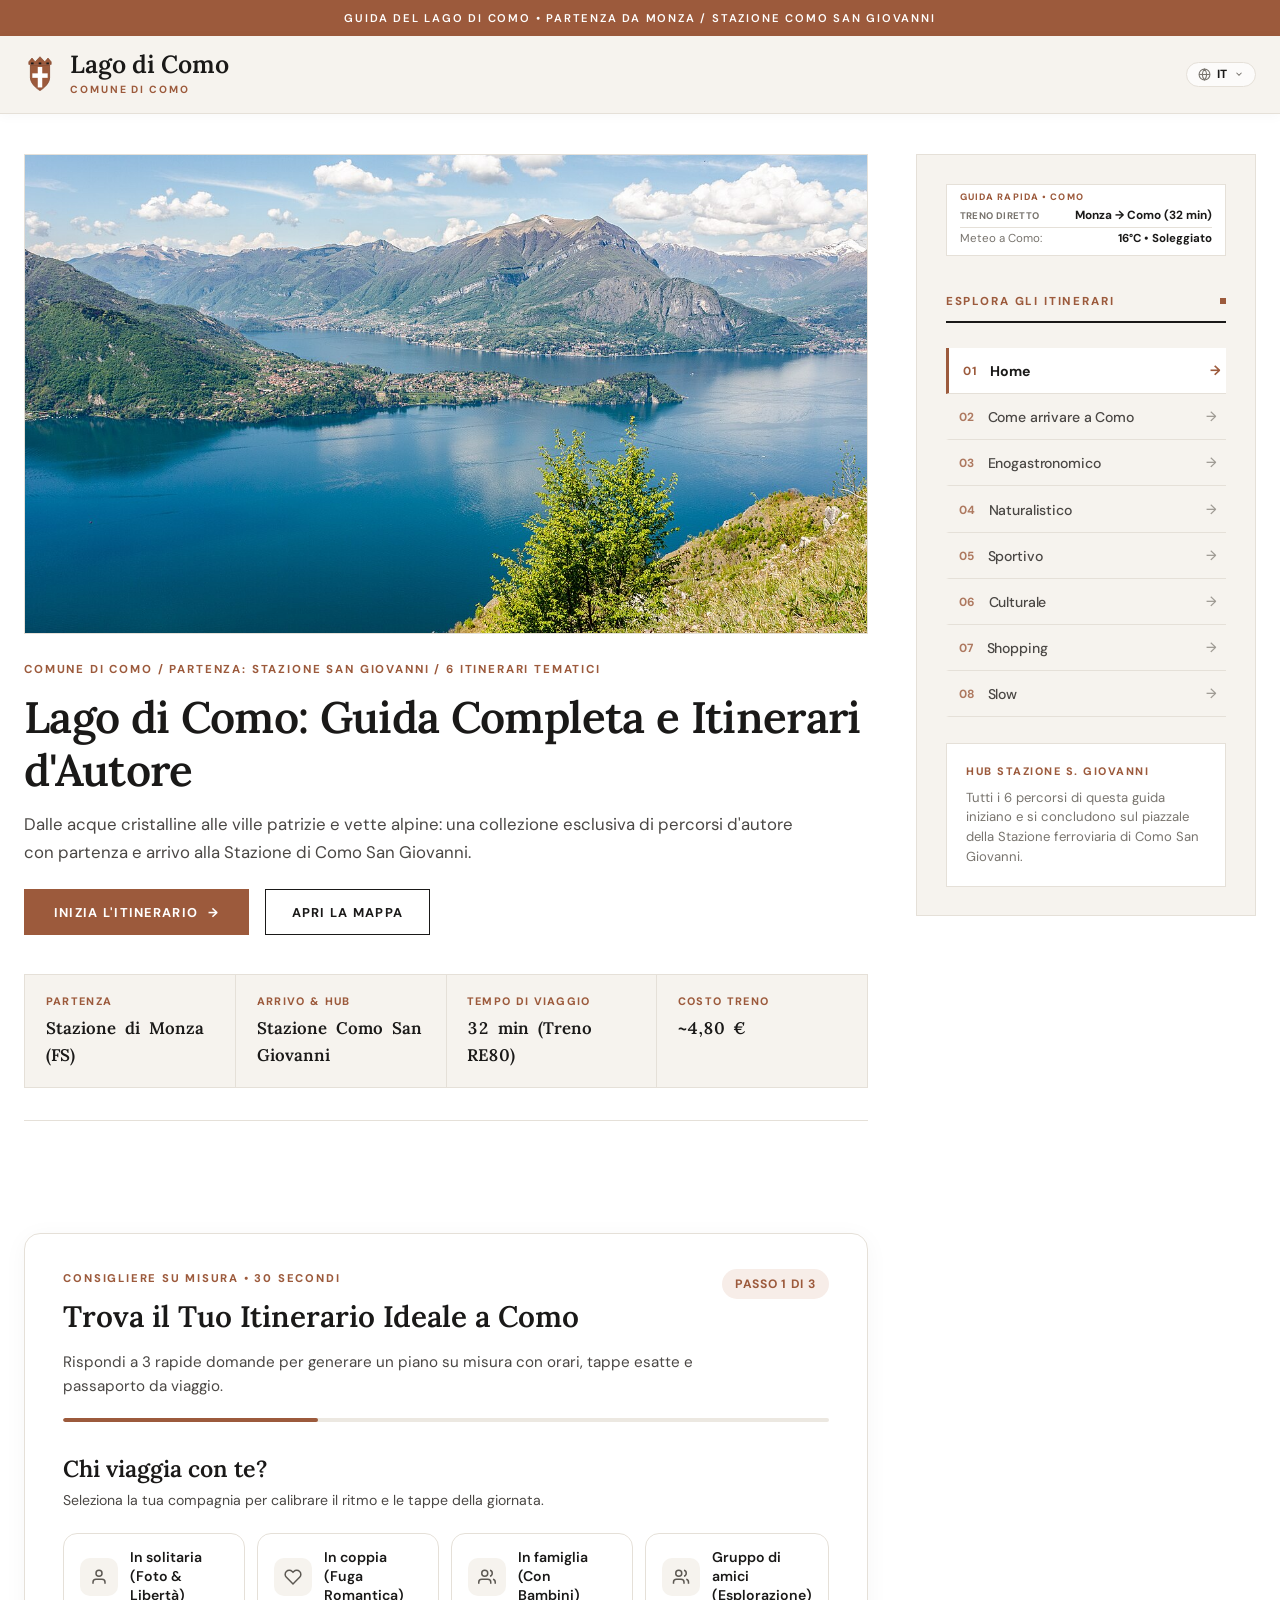
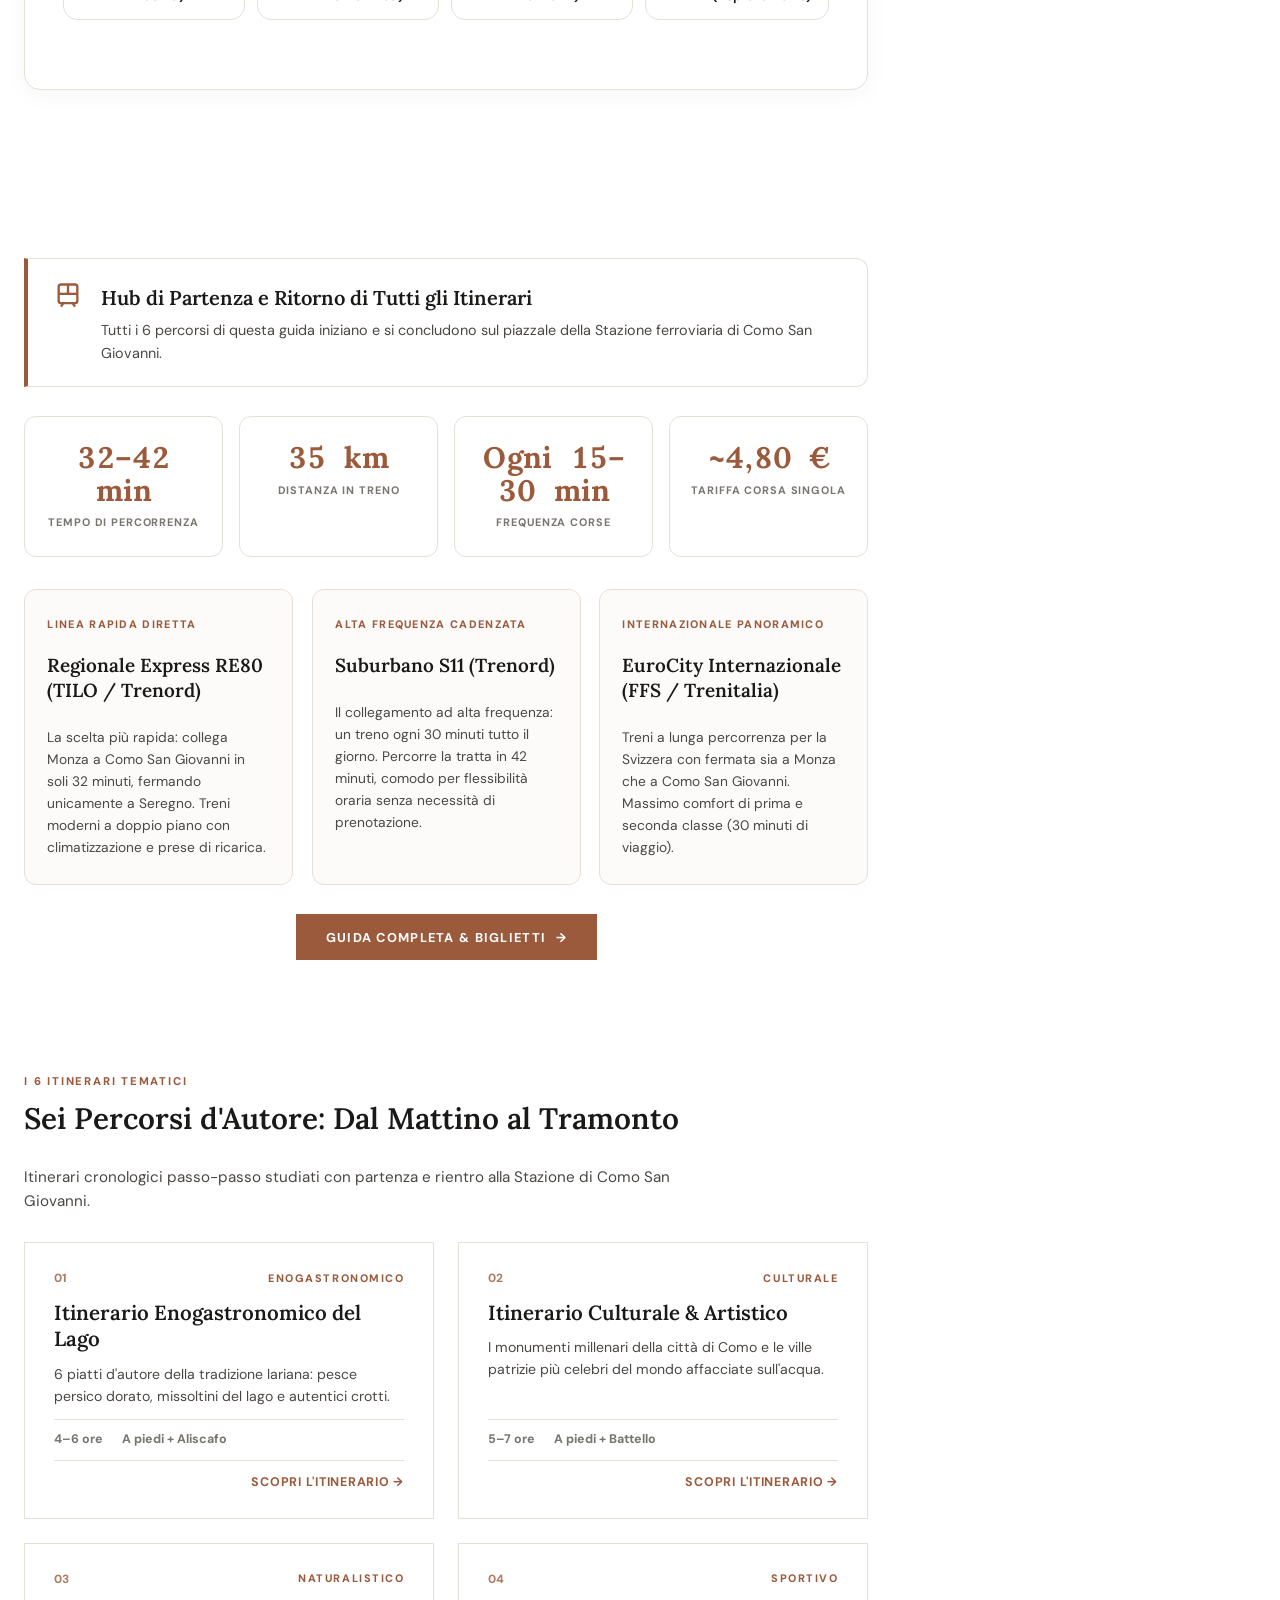
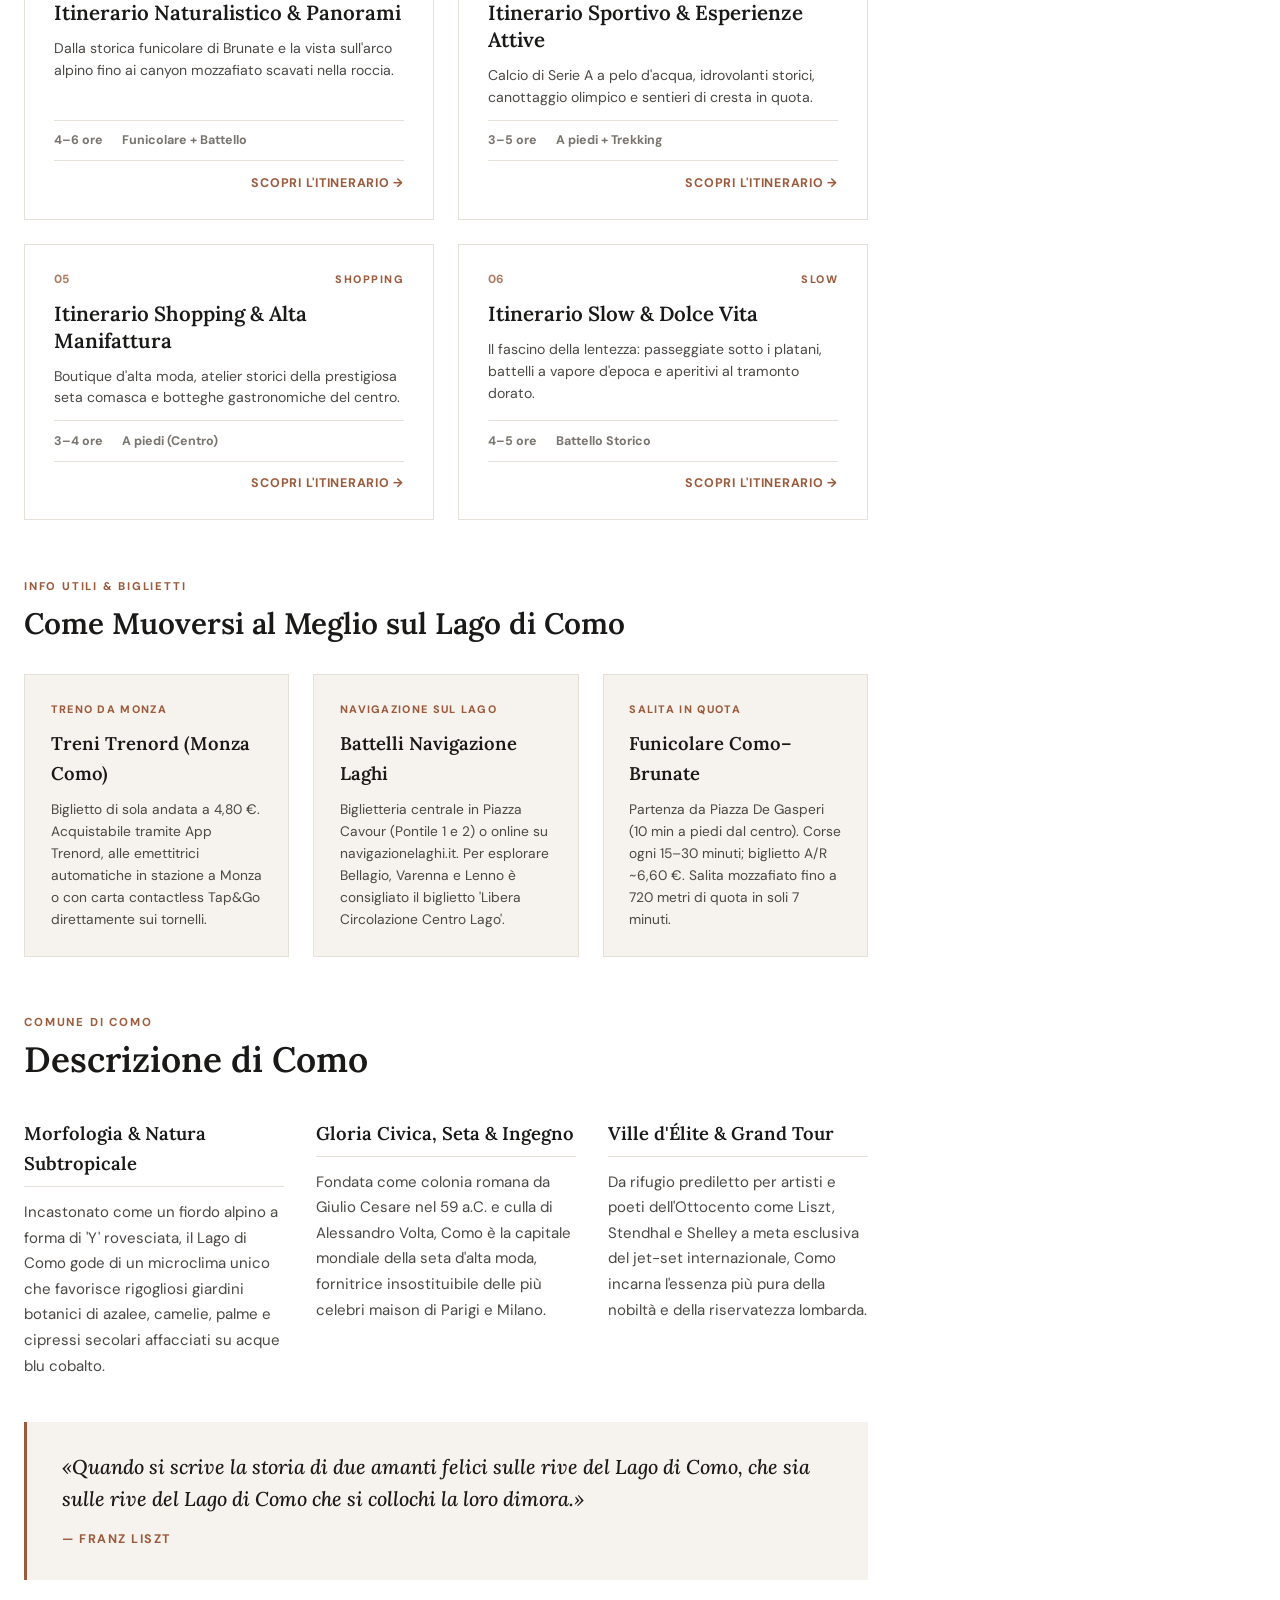
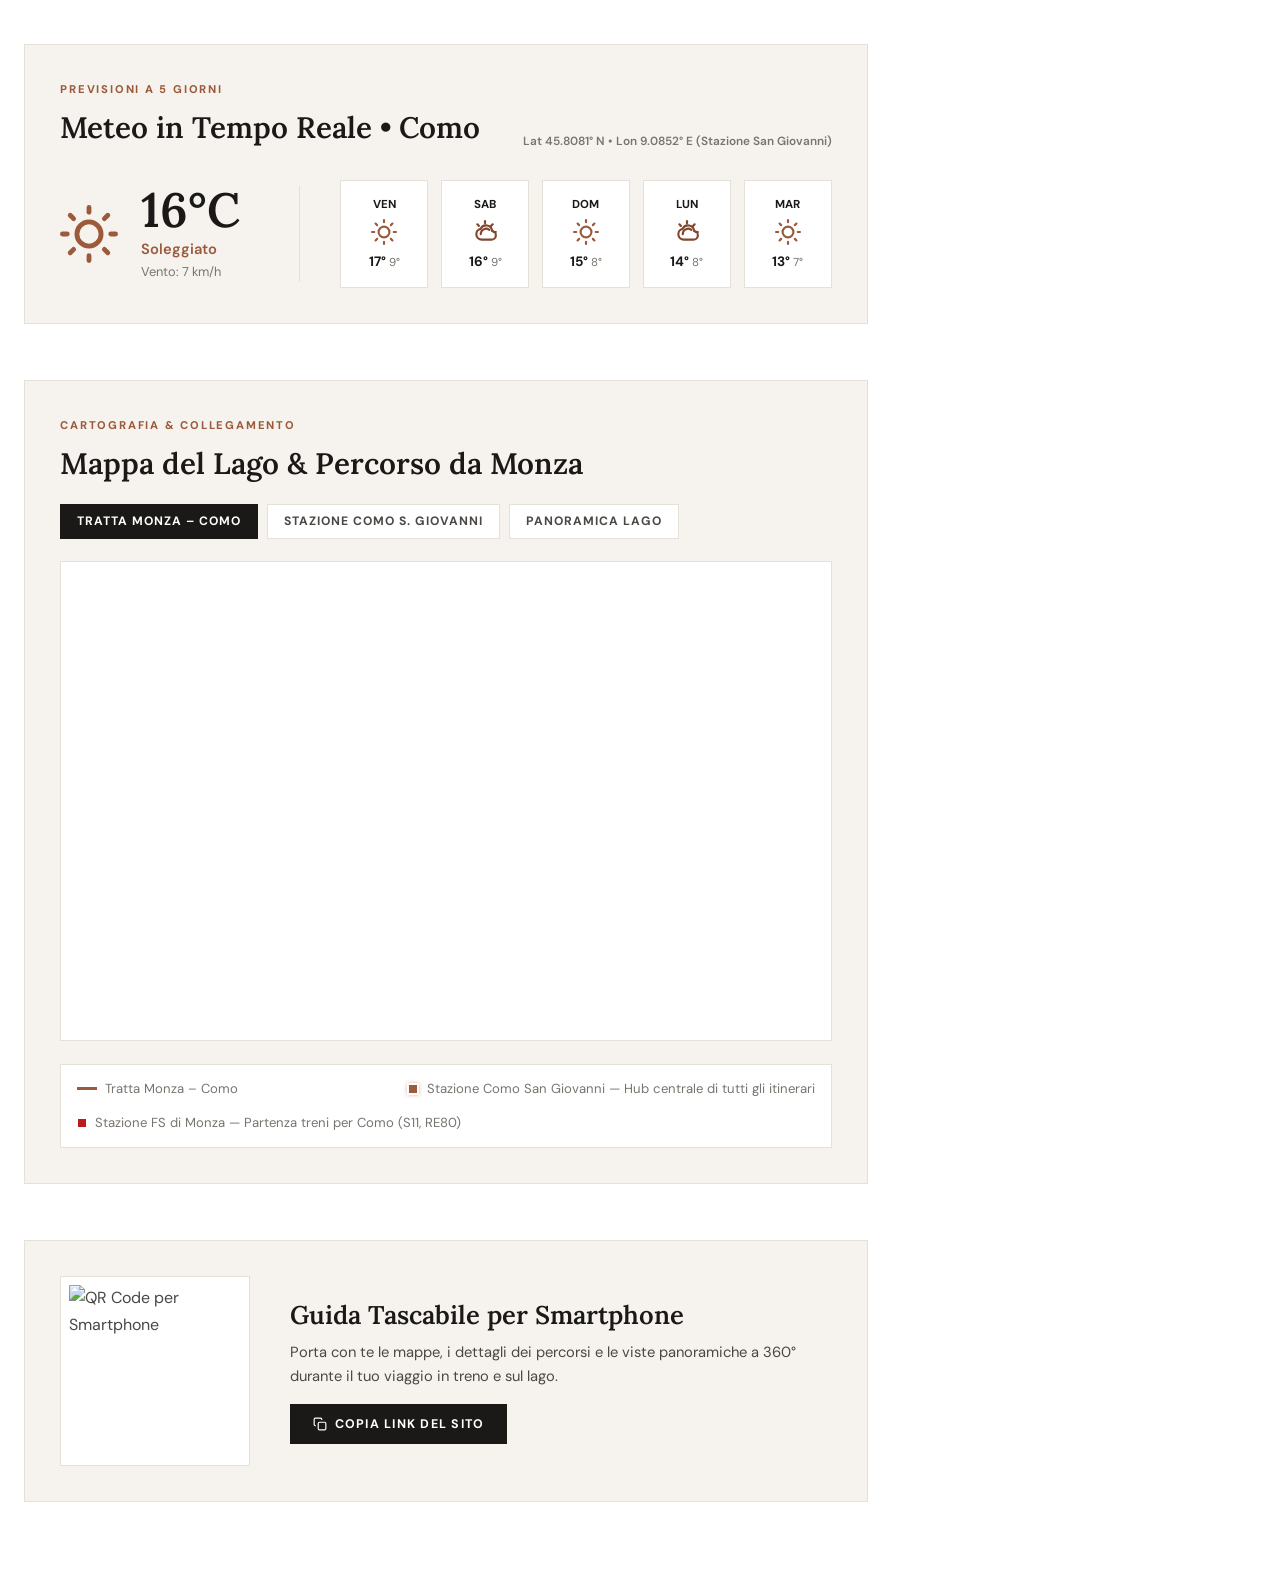
==== index.html @ 9cc6a98c "Initial commit: Lago di Como guided tour and itineraries" ====
<!DOCTYPE html>
<html lang="it">
<head>
  <meta charset="UTF-8">
  <meta name="viewport" content="width=device-width, initial-scale=1.0">
  <title>Lago di Como • Guida Completa e Itinerari d'Autore | Comune di Como</title>
  
  <!-- Google Fonts: Lora (Editorial Serif) & DM Sans (Modern Body & Navigation) -->
  <link rel="preconnect" href="https://fonts.googleapis.com">
  <link rel="preconnect" href="https://fonts.gstatic.com" crossorigin>
  <link href="https://fonts.googleapis.com/css2?family=DM+Sans:ital,wght@0,400;0,500;0,600;0,700;1,400&family=Lora:ital,wght@0,500;0,600;0,700;1,400;1,500&display=swap" rel="stylesheet">
  
  <!-- Leaflet CSS for Interactive Map -->
  <link rel="stylesheet" href="https://unpkg.com/leaflet@1.9.4/dist/leaflet.css" integrity="sha256-p4NxAoJBhIIN+hmNHrzRCf9tD/miZyoHS5obTRR9BMY=" crossorigin=""/>

  <!-- Warm Editorial Travel Magazine Stylesheet -->
  <!-- Lenis Smooth Inertia Scroll (Butter-smooth 60/120fps physics) -->
  <script src="lenis.min.js"></script>

  <!-- Warm Editorial Travel Magazine Stylesheet -->
  <link rel="stylesheet" href="style.css">

</head>
<body>

  <!-- ========================================================================
       TOP ANNOUNCEMENT BAR (TERRACOTTA #9C5A3C)
       ======================================================================== -->
  <div class="top-announcement-bar" data-i18n="topBarAnnouncement">
    GUIDA DEL LAGO DI COMO • PARTENZA DA MONZA / STAZIONE COMO SAN GIOVANNI
  </div>

  <!-- ========================================================================
       MAIN EDITORIAL HEADER (WARM CREAM #F6F3EE)
       ======================================================================== -->
  <header class="main-header" id="main-header">
    <div class="header-inner">
      <div class="brand-wrapper" onclick="window.ComoApp.switchTab('home')" style="cursor: pointer;">
        <!-- Civic Emblem of Comune di Como -->
        <svg class="brand-crest-svg" viewBox="0 0 100 120" fill="none" xmlns="http://www.w3.org/2000/svg">
          <path d="M15 22 L25 10 L35 22 L50 6 L65 22 L75 10 L85 22 L85 30 L15 30 Z" fill="#9c5a3c" stroke="#82462c" stroke-width="2"/>
          <rect x="22" y="24" width="8" height="6" fill="#1a1918"/>
          <rect x="46" y="24" width="8" height="6" fill="#1a1918"/>
          <rect x="70" y="24" width="8" height="6" fill="#1a1918"/>
          <path d="M20 32 H80 V72 C80 94 50 112 50 112 C50 112 20 94 20 72 V32 Z" fill="#9c5a3c" stroke="#82462c" stroke-width="2.5"/>
          <rect x="43" y="38" width="14" height="64" fill="#ffffff"/>
          <rect x="26" y="58" width="48" height="14" fill="#ffffff"/>
        </svg>
        <div class="brand-titles-col">
          <span class="brand-logo-title">Lago di Como</span>
          <span class="brand-logo-sub" data-i18n="civicHeader">COMUNE DI COMO</span>
        </div>
      </div>

      <div class="header-right-actions">
        <!-- Compact European Editorial Language Selector -->
        <div class="lang-dropdown-wrapper" id="lang-dropdown-wrapper">
          <button type="button" class="lang-dropdown-trigger" id="lang-dropdown-btn" aria-haspopup="true" aria-expanded="false" aria-label="Seleziona lingua">
            <svg class="lang-globe-icon" width="13" height="13" viewBox="0 0 24 24" fill="none" stroke="currentColor" stroke-width="2"><circle cx="12" cy="12" r="10"></circle><line x1="2" y1="12" x2="22" y2="12"></line><path d="M12 2a15.3 15.3 0 0 1 4 10 15.3 15.3 0 0 1-4 10 15.3 15.3 0 0 1-4-10 15.3 15.3 0 0 1 4-10z"></path></svg>
            <span class="lang-current-code" id="lang-current-code">IT</span>
            <svg class="lang-chevron-icon" width="10" height="10" viewBox="0 0 24 24" fill="none" stroke="currentColor" stroke-width="2.5"><polyline points="6 9 12 15 18 9"></polyline></svg>
          </button>
          <div class="lang-dropdown-menu" id="lang-dropdown-menu" role="menu">
            <button type="button" class="lang-dropdown-item lang-text-btn active" data-lang="it">
              <span class="lang-opt-code">IT</span>
              <span class="lang-opt-name">Italiano</span>
              <span class="lang-opt-check">✓</span>
            </button>
            <button type="button" class="lang-dropdown-item lang-text-btn" data-lang="en">
              <span class="lang-opt-code">EN</span>
              <span class="lang-opt-name">English</span>
              <span class="lang-opt-check">✓</span>
            </button>
            <button type="button" class="lang-dropdown-item lang-text-btn" data-lang="fr">
              <span class="lang-opt-code">FR</span>
              <span class="lang-opt-name">Français</span>
              <span class="lang-opt-check">✓</span>
            </button>
            <button type="button" class="lang-dropdown-item lang-text-btn" data-lang="es">
              <span class="lang-opt-code">ES</span>
              <span class="lang-opt-name">Español</span>
              <span class="lang-opt-check">✓</span>
            </button>
            <button type="button" class="lang-dropdown-item lang-text-btn" data-lang="de">
              <span class="lang-opt-code">DE</span>
              <span class="lang-opt-name">Deutsch</span>
              <span class="lang-opt-check">✓</span>
            </button>
            <button type="button" class="lang-dropdown-item lang-text-btn" data-lang="ru">
              <span class="lang-opt-code">RU</span>
              <span class="lang-opt-name">Русский</span>
              <span class="lang-opt-check">✓</span>
            </button>
          </div>
        </div>

        <!-- Mobile Menu Button -->
        <button type="button" class="mobile-menu-btn" id="mobile-menu-toggle" aria-label="Apri menu itinerari">
          <svg class="mobile-menu-svg" width="15" height="15" viewBox="0 0 24 24" fill="none" stroke="currentColor" stroke-width="2"><line x1="3" y1="12" x2="21" y2="12"></line><line x1="3" y1="6" x2="21" y2="6"></line><line x1="3" y1="18" x2="21" y2="18"></line></svg>
          <span class="mobile-menu-text" data-i18n="mobileMenuBtnLabel">Itinerari</span>
        </button>
      </div>
    </div>
  </header>

  <!-- ========================================================================
       MOBILE HORIZONTALLY SCROLLABLE TAB BAR (ONE-TOUCH ROUTE SWIPER)
       Visible only on mobile (< 900px)
       ======================================================================== -->
  <nav class="mobile-tabs-scroll-nav" id="mobile-tabs-nav" aria-label="Navigazione rapida itinerari">
    <button type="button" class="mobile-tab-pill active" data-tab="home" data-i18n="navHome">Home</button>
    <button type="button" class="mobile-tab-pill" data-tab="arrivare" data-i18n="navArrivare">Come arrivare</button>
    <button type="button" class="mobile-tab-pill" data-tab="enogastronomico" data-i18n="navEno">Enogastronomico</button>
    <button type="button" class="mobile-tab-pill" data-tab="naturalistico" data-i18n="navNat">Naturalistico</button>
    <button type="button" class="mobile-tab-pill" data-tab="sportivo" data-i18n="navSpo">Sportivo</button>
    <button type="button" class="mobile-tab-pill" data-tab="culturale" data-i18n="navCult">Culturale & Ville</button>
    <button type="button" class="mobile-tab-pill" data-tab="shopping" data-i18n="navShop">Shopping</button>
    <button type="button" class="mobile-tab-pill" data-tab="slow" data-i18n="navSlow">Slow</button>
  </nav>

  <!-- Mobile Backdrop Overlay for Drawer -->
  <div class="sidebar-backdrop" id="sidebar-backdrop"></div>

  <!-- ========================================================================
       TWO-COLUMN EDITORIAL MAGAZINE GRID (70% MAIN CONTENT + 30% SIDEBAR)
       ======================================================================== -->
  <div class="editorial-layout-wrapper">
    
    <!-- LEFT WIDE COLUMN (70% WIDTH) -->
    <main class="editorial-main-content">

      <!-- ====================================================================
           TAB 1: HOME PAGE (CRAVING ADVENTURE / KINFOLK MAGAZINE STYLE)
           ==================================================================== -->
      <section class="tab-view active-view" id="view-home">
        <div class="home-container">

          <!-- Hero: Clean Rectangular Photo (NO text over photo!) -->
          <div class="editorial-hero-banner reveal-on-scroll">
            <div class="hero-photo-frame">
              <img src="assets/images/hero-lake-como.jpg" alt="Lago di Como e le Alpi" class="hero-photo-clean">
            </div>

            <!-- Headline and metadata block directly under the photo on white background -->
            <div class="hero-story-header">
              <div class="hero-meta-uppercase" data-i18n="homeEditorialMeta">
                COMUNE DI COMO / PARTENZA: STAZIONE SAN GIOVANNI / 6 ITINERARI TEMATICI
              </div>
              <h1 class="hero-editorial-headline" data-i18n="homeEditorialTitle">
                Lago di Como: Guida Completa e Itinerari d'Autore
              </h1>
              <p class="hero-editorial-lead" data-i18n="heroSubtitle">
                Dalle acque cristalline alle ville patrizie e vette alpine: una collezione esclusiva di percorsi d'autore con partenza e arrivo alla Stazione di Como San Giovanni.
              </p>

              <div class="hero-buttons-row">
                <button type="button" class="btn-editorial-terracotta" onclick="window.ComoApp.switchTab('arrivare')">
                  <span data-i18n="heroCtaRoutes">Inizia l'Itinerario</span> →
                </button>
                <button type="button" class="btn-editorial-outline" onclick="document.getElementById('como-leaflet-map').scrollIntoView({behavior:'smooth'})">
                  <span data-i18n="heroCtaMap">Apri la Mappa</span>
                </button>
              </div>

              <!-- 4-Column "At a Glance" Bar -->
              <div class="at-glance-bar">
                <div class="at-glance-col">
                  <span class="at-glance-label" data-i18n="atGlanceDepartureLabel">PARTENZA</span>
                  <span class="at-glance-val" data-i18n="atGlanceDepartureVal">Stazione di Monza (FS)</span>
                </div>
                <div class="at-glance-col">
                  <span class="at-glance-label" data-i18n="atGlanceArrivalLabel">ARRIVO & HUB</span>
                  <span class="at-glance-val" data-i18n="atGlanceArrivalVal">Stazione Como San Giovanni</span>
                </div>
                <div class="at-glance-col">
                  <span class="at-glance-label" data-i18n="atGlanceDurationLabel">TEMPO DI VIAGGIO</span>
                  <span class="at-glance-val" data-i18n="atGlanceDurationVal">32 min (Treno RE80)</span>
                </div>
                <div class="at-glance-col">
                  <span class="at-glance-label" data-i18n="atGlancePriceLabel">COSTO TRENO</span>
                  <span class="at-glance-val" data-i18n="atGlancePriceVal">~4,80 € (Solo andata)</span>
                </div>
              </div>
            </div>
          </div>

          <!-- Editorial Itineraries Overview (I 6 Itinerari Tematici) -->
          
          <!-- ================================================================
               INTERACTIVE DAY TRIP PLANNER QUIZ (CONSIGLIERE SU MISURA • 30 SECONDI)
               ================================================================ -->
          <section class="editorial-quiz-card reveal-on-scroll" id="quiz-section">
            <div class="quiz-header">
              <div class="quiz-header-col">
                <span class="section-kicker" data-i18n="quizKicker">CONSIGLIERE SU MISURA • 30 SECONDI</span>
                <h2 class="section-serif-heading" data-i18n="quizTitle">Trova il Tuo Itinerario Ideale a Como</h2>
              </div>
              <div class="quiz-step-indicator">
                <span data-i18n="quizStepLabel">Passo</span> <span id="quiz-current-step">1</span> <span data-i18n="quizOfLabel">di</span> 3
              </div>
            </div>
            <p class="section-sub-desc" data-i18n="quizSubtitle">
              Rispondi a 3 rapide domande per generare un piano su misura con orari, tappe esatte e passaporto da viaggio.
            </p>

            <div class="quiz-progress-track">
              <div class="quiz-progress-fill" id="quiz-progress-bar" style="width: 33.33%;"></div>
            </div>

            <div class="quiz-flow-container">
              <!-- STEP 1: Companions -->
              <div class="quiz-step-pane active" id="quiz-step-1">
                <div class="quiz-question-header">
                  <h3 class="quiz-question-title" data-i18n="quizQ1Title">Chi viaggia con te?</h3>
                  <p class="quiz-question-desc" data-i18n="quizQ1Desc">Seleziona la tua compagnia per calibrare il ritmo e le tappe della giornata.</p>
                </div>
                <div class="quiz-options-grid quiz-options-grid-4">
                  <button type="button" class="quiz-opt-btn" data-value="solo" onclick="window.ComoQuiz.selectOption(1, 'solo')">
                    <div class="quiz-opt-icon-box">
                      <svg class="quiz-opt-svg" viewBox="0 0 24 24" fill="none" stroke="currentColor" stroke-width="2"><path d="M20 21v-2a4 4 0 0 0-4-4H8a4 4 0 0 0-4 4v2"></path><circle cx="12" cy="7" r="4"></circle></svg>
                    </div>
                    <div class="quiz-opt-text-wrap">
                      <span class="quiz-opt-title" data-i18n="quizQ1Solo">In solitaria (Foto & Libertà)</span>
                    </div>
                  </button>
                  <button type="button" class="quiz-opt-btn" data-value="couple" onclick="window.ComoQuiz.selectOption(1, 'couple')">
                    <div class="quiz-opt-icon-box">
                      <svg class="quiz-opt-svg" viewBox="0 0 24 24" fill="none" stroke="currentColor" stroke-width="2"><path d="M20.84 4.61a5.5 5.5 0 0 0-7.78 0L12 5.67l-1.06-1.06a5.5 5.5 0 0 0-7.78 7.78l1.06 1.06L12 21.23l7.78-7.78 1.06-1.06a5.5 5.5 0 0 0 0-7.78z"></path></svg>
                    </div>
                    <div class="quiz-opt-text-wrap">
                      <span class="quiz-opt-title" data-i18n="quizQ1Couple">In coppia (Fuga Romantica)</span>
                    </div>
                  </button>
                  <button type="button" class="quiz-opt-btn" data-value="family" onclick="window.ComoQuiz.selectOption(1, 'family')">
                    <div class="quiz-opt-icon-box">
                      <svg class="quiz-opt-svg" viewBox="0 0 24 24" fill="none" stroke="currentColor" stroke-width="2"><path d="M17 21v-2a4 4 0 0 0-4-4H5a4 4 0 0 0-4 4v2"></path><circle cx="9" cy="7" r="4"></circle><path d="M23 21v-2a4 4 0 0 0-3-3.87"></path><path d="M16 3.13a4 4 0 0 1 0 7.75"></path></svg>
                    </div>
                    <div class="quiz-opt-text-wrap">
                      <span class="quiz-opt-title" data-i18n="quizQ1Family">In famiglia (Con Bambini)</span>
                    </div>
                  </button>
                  <button type="button" class="quiz-opt-btn" data-value="friends" onclick="window.ComoQuiz.selectOption(1, 'friends')">
                    <div class="quiz-opt-icon-box">
                      <svg class="quiz-opt-svg" viewBox="0 0 24 24" fill="none" stroke="currentColor" stroke-width="2"><path d="M16 21v-2a4 4 0 0 0-4-4H6a4 4 0 0 0-4 4v2"></path><circle cx="9" cy="7" r="4"></circle><path d="M22 21v-2a4 4 0 0 0-3-3.87"></path><path d="M16 3.13a4 4 0 0 1 0 7.75"></path></svg>
                    </div>
                    <div class="quiz-opt-text-wrap">
                      <span class="quiz-opt-title" data-i18n="quizQ1Friends">Gruppo di amici (Esplorazione)</span>
                    </div>
                  </button>
                </div>
              </div>

              <!-- STEP 2: Time Available -->
              <div class="quiz-step-pane" id="quiz-step-2">
                <div class="quiz-question-header">
                  <h3 class="quiz-question-title" data-i18n="quizQ2Title">Quanto tempo hai a disposizione?</h3>
                  <p class="quiz-question-desc" data-i18n="quizQ2Desc">Tutti i percorsi partono e rientrano alla Stazione Como San Giovanni.</p>
                </div>
                <div class="quiz-options-grid quiz-options-grid-3">
                  <button type="button" class="quiz-opt-btn" data-value="express" onclick="window.ComoQuiz.selectOption(2, 'express')">
                    <div class="quiz-opt-icon-box">
                      <svg class="quiz-opt-svg" viewBox="0 0 24 24" fill="none" stroke="currentColor" stroke-width="2"><circle cx="12" cy="12" r="10"></circle><polyline points="12 6 12 12 16 14"></polyline></svg>
                    </div>
                    <div class="quiz-opt-text-wrap">
                      <span class="quiz-opt-title" data-i18n="quizQ2Express">Espresso (3–4 ore) • Centro & Duomo</span>
                    </div>
                  </button>
                  <button type="button" class="quiz-opt-btn" data-value="fullday" onclick="window.ComoQuiz.selectOption(2, 'fullday')">
                    <div class="quiz-opt-icon-box">
                      <svg class="quiz-opt-svg" viewBox="0 0 24 24" fill="none" stroke="currentColor" stroke-width="2"><circle cx="12" cy="5" r="3"></circle><line x1="12" y1="1" x2="12" y2="2"></line><line x1="12" y1="8" x2="12" y2="9"></line><line x1="4.22" y1="4.22" x2="4.93" y2="4.93"></line><line x1="19.07" y1="19.07" x2="19.78" y2="19.78"></line><line x1="1" y1="12" x2="2" y2="12"></line><line x1="22" y1="12" x2="23" y2="12"></line></svg>
                    </div>
                    <div class="quiz-opt-text-wrap">
                      <span class="quiz-opt-title" data-i18n="quizQ2FullDay">Giornata Intera (6–8 ore) • Esperienza Totale</span>
                    </div>
                  </button>
                  <button type="button" class="quiz-opt-btn" data-value="evening" onclick="window.ComoQuiz.selectOption(2, 'evening')">
                    <div class="quiz-opt-icon-box">
                      <svg class="quiz-opt-svg" viewBox="0 0 24 24" fill="none" stroke="currentColor" stroke-width="2"><path d="M21 12.79A9 9 0 1 1 11.21 3 7 7 0 0 0 21 12.79z"></path></svg>
                    </div>
                    <div class="quiz-opt-text-wrap">
                      <span class="quiz-opt-title" data-i18n="quizQ2Evening">Sera & Tramonto (3–5 ore) • Vista & Aperitivo</span>
                    </div>
                  </button>
                </div>
                <div class="quiz-nav-row">
                  <button type="button" class="quiz-btn-prev" onclick="window.ComoQuiz.prevStep()" data-i18n="quizBtnPrev">← Indietro</button>
                </div>
              </div>

              <!-- STEP 3: Priority -->
              <div class="quiz-step-pane" id="quiz-step-3">
                <div class="quiz-question-header">
                  <h3 class="quiz-question-title" data-i18n="quizQ3Title">Qual è la tua priorità principale?</h3>
                  <p class="quiz-question-desc" data-i18n="quizQ3Desc">Scegli l'atmosfera che meglio definisce la tua giornata ideale.</p>
                </div>
                <div class="quiz-options-grid options-grid-6">
                  <button type="button" class="quiz-opt-btn" data-value="enogastronomico" onclick="window.ComoQuiz.selectOption(3, 'enogastronomico')">
                    <div class="quiz-opt-icon-box">
                      <svg class="quiz-opt-svg" viewBox="0 0 24 24" fill="none" stroke="currentColor" stroke-width="2"><path d="M18 8h1a4 4 0 0 1 0 8h-1"></path><path d="M2 8h16v9a4 4 0 0 1-4 4H6a4 4 0 0 1-4-4V8z"></path></svg>
                    </div>
                    <div class="quiz-opt-text-wrap">
                      <span class="quiz-opt-title" data-i18n="quizQ3Food">Enogastronomia • Piatti tipici, vini IGT e crotti autentici</span>
                    </div>
                  </button>
                  <button type="button" class="quiz-opt-btn" data-value="culturale" onclick="window.ComoQuiz.selectOption(3, 'culturale')">
                    <div class="quiz-opt-icon-box">
                      <svg class="quiz-opt-svg" viewBox="0 0 24 24" fill="none" stroke="currentColor" stroke-width="2"><path d="M3 21h18"></path><path d="M5 21V7l7-4 7 4v14"></path><path d="M9 10v11"></path><path d="M15 10v11"></path></svg>
                    </div>
                    <div class="quiz-opt-text-wrap">
                      <span class="quiz-opt-title" data-i18n="quizQ3Culture">Cultura & Ville • Monumenti millenari, Duomo e architettura</span>
                    </div>
                  </button>
                  <button type="button" class="quiz-opt-btn" data-value="naturalistico" onclick="window.ComoQuiz.selectOption(3, 'naturalistico')">
                    <div class="quiz-opt-icon-box">
                      <svg class="quiz-opt-svg" viewBox="0 0 24 24" fill="none" stroke="currentColor" stroke-width="2"><path d="m8 3 4 8 5-5 5 15H2L8 3z"></path></svg>
                    </div>
                    <div class="quiz-opt-text-wrap">
                      <span class="quiz-opt-title" data-i18n="quizQ3Nature">Natura & Viste • Funicolare per Brunate e sentieri alpini</span>
                    </div>
                  </button>
                  <button type="button" class="quiz-opt-btn" data-value="sportivo" onclick="window.ComoQuiz.selectOption(3, 'sportivo')">
                    <div class="quiz-opt-icon-box">
                      <svg class="quiz-opt-svg" viewBox="0 0 24 24" fill="none" stroke="currentColor" stroke-width="2"><polygon points="12 2 15.09 8.26 22 9.27 17 14.14 18.18 21.02 12 17.77 5.82 21.02 7 14.14 2 9.27 8.91 8.26 12 2"></polygon></svg>
                    </div>
                    <div class="quiz-opt-text-wrap">
                      <span class="quiz-opt-title" data-i18n="quizQ3Sport">Sport & Energia • Camminata attiva, canottaggio e idrovolanti</span>
                    </div>
                  </button>
                  <button type="button" class="quiz-opt-btn" data-value="shopping" onclick="window.ComoQuiz.selectOption(3, 'shopping')">
                    <div class="quiz-opt-icon-box">
                      <svg class="quiz-opt-svg" viewBox="0 0 24 24" fill="none" stroke="currentColor" stroke-width="2"><path d="M6 2 3 6v14a2 2 0 0 0 2 2h14a2 2 0 0 0 2-2V6l-3-4z"></path><line x1="3" y1="6" x2="21" y2="6"></line></svg>
                    </div>
                    <div class="quiz-opt-text-wrap">
                      <span class="quiz-opt-title" data-i18n="quizQ3Shop">Seta & Shopping • Botteghe storiche di seta e alta moda</span>
                    </div>
                  </button>
                  <button type="button" class="quiz-opt-btn" data-value="slow" onclick="window.ComoQuiz.selectOption(3, 'slow')">
                    <div class="quiz-opt-icon-box">
                      <svg class="quiz-opt-svg" viewBox="0 0 24 24" fill="none" stroke="currentColor" stroke-width="2"><circle cx="12" cy="12" r="10"></circle><polyline points="12 6 12 12 14 14"></polyline></svg>
                    </div>
                    <div class="quiz-opt-text-wrap">
                      <span class="quiz-opt-title" data-i18n="quizQ3Slow">Dolce Vita • Passeggiate lente, battelli d'epoca e relax</span>
                    </div>
                  </button>
                </div>
                <div class="quiz-nav-row">
                  <button type="button" class="quiz-btn-prev" onclick="window.ComoQuiz.prevStep()" data-i18n="quizBtnPrev">← Indietro</button>
                </div>
              </div>

              <!-- RESULT PANE -->
              <div class="quiz-step-pane" id="quiz-result-pane">
                <div class="quiz-result-card">
                  <div class="quiz-result-badge-row">
                    <span class="quiz-res-badge" data-i18n="quizResultBadge">PERCORSO CONSIGLIATO</span>
                    <span class="quiz-match-pill" data-i18n="quizMatchLabel">Affinità perfetta (98%)</span>
                  </div>
                  <div class="quiz-result-main">
                    <div class="quiz-result-visual">
                      <img id="quiz-res-img" src="assets/images/riso-persico.jpg" alt="Percorso consigliato" class="quiz-res-thumb">
                    </div>
                    <div class="quiz-result-info">
                      <span class="quiz-res-kicker" id="quiz-res-kicker">01 • ENOGASTRONOMICO</span>
                      <h3 class="quiz-res-title" id="quiz-res-title">Itinerario Enogastronomico del Lago</h3>
                      <p class="quiz-res-desc" id="quiz-res-desc"></p>
                      <div class="quiz-res-meta">
                        <span class="res-meta-chip" id="quiz-res-time">4–6 ore</span>
                        <span class="res-meta-chip" id="quiz-res-km">3.8 km</span>
                        <span class="res-meta-chip" id="quiz-res-transit">Treno RE80 da Monza</span>
                      </div>
                    </div>
                  </div>

                  <!-- Dynamic Step Timeline generated for user -->
                  <div class="quiz-custom-timeline-wrap" id="quiz-custom-timeline-wrap">
                    <div class="custom-timeline-title-row">
                      <h4 class="custom-timeline-heading" data-i18n="customTimelineHeader">CRONOLOGIA SU MISURA DEL TUO GIORNO</h4>
                      <a href="#" target="_blank" rel="noopener noreferrer" class="custom-maps-direct-btn" id="quiz-custom-maps-btn">
                        <span data-i18n="customMapsBtn">Apri su Google Maps ↗</span>
                      </a>
                    </div>
                    <div class="quiz-custom-steps-list" id="quiz-custom-steps-list"></div>
                  </div>

                  <div class="quiz-result-actions">
                    <button type="button" class="btn-quiz-cta-primary" id="quiz-btn-explore" data-i18n="quizBtnOpenRoute">Esplora questo Itinerario →</button>
                    <button type="button" class="btn-quiz-cta-pass" id="quiz-btn-pass" data-i18n="quizBtnGeneratePass">Scarica Passaporto PDF</button>
                    <button type="button" class="btn-quiz-restart" onclick="window.ComoQuiz.restart()" data-i18n="quizBtnRestart">Ricomincia il test ↺</button>
                  </div>
                </div>
              </div>
            </div>
          </section>

          <!-- ================================================================
               COLLEGAMENTO FERROVIARIO DIRETTO • DA MONZA FS A COMO (IMAGE 2)
               ================================================================ -->
          <section class="home-transit-section reveal-on-scroll" id="home-transit-section">
            <div class="golden-hub-banner-editorial">
              <svg class="hub-editorial-icon" viewBox="0 0 24 24" fill="none" stroke="currentColor" stroke-width="2"><rect width="16" height="16" x="4" y="3" rx="2"></rect><path d="M4 11h16"></path><path d="M12 3v8"></path><path d="m8 19-2 3"></path><path d="m16 19 2 3"></path></svg>
              <div>
                <h3 class="hub-editorial-title" data-i18n="transitHubBannerTitle">Hub di Partenza e Ritorno di Tutti gli Itinerari</h3>
                <p class="hub-editorial-desc" data-i18n="transitHubBannerDesc">
                  Tutti i 6 percorsi di questa guida iniziano e si concludono sul piazzale della Stazione ferroviaria di Como San Giovanni.
                </p>
              </div>
            </div>

            <!-- Transit Quick Metrics (Image 2) -->
            <div class="transit-metrics-editorial">
              <div class="metric-editorial-box">
                <div class="metric-num-editorial" data-i18n="transitMetricDuration">32–42 min</div>
                <div class="metric-tag-editorial" data-i18n="transitMetricDurationLabel">TEMPO DI PERCORRENZA</div>
              </div>
              <div class="metric-editorial-box">
                <div class="metric-num-editorial" data-i18n="transitMetricDistance">35 km</div>
                <div class="metric-tag-editorial" data-i18n="transitMetricDistanceLabel">DISTANZA IN TRENO</div>
              </div>
              <div class="metric-editorial-box">
                <div class="metric-num-editorial" data-i18n="transitMetricFrequency">Ogni 15–30 min</div>
                <div class="metric-tag-editorial" data-i18n="transitMetricFrequencyLabel">FREQUENZA CORSE</div>
              </div>
              <div class="metric-editorial-box">
                <div class="metric-num-editorial" data-i18n="transitMetricPrice">~4,80 €</div>
                <div class="metric-tag-editorial" data-i18n="transitMetricPriceLabel">TARIFFA CORSA SINGOLA</div>
              </div>
            </div>

            <!-- Train Lines Editorial Grid (Image 2 - Clean Design) -->
            <div class="train-lines-editorial-grid">
              <div class="train-line-editorial-item">
                <span class="train-kicker-editorial" data-i18n="trainLine1Kicker">LINEA RAPIDA DIRETTA</span>
                <h3 class="train-heading-editorial" data-i18n="trainLine1Title">Regionale Express RE80 (TILO / Trenord)</h3>
                <p class="train-copy-editorial" data-i18n="trainLine1Desc">
                  La scelta più rapida: collega Monza a Como San Giovanni in soli 32 minuti, fermando unicamente a Seregno. Treni moderni a doppio piano con climatizzazione e prese di ricarica.
                </p>
              </div>
              <div class="train-line-editorial-item">
                <span class="train-kicker-editorial" data-i18n="trainLine2Kicker">ALTA FREQUENZA CADENZATA</span>
                <h3 class="train-heading-editorial" data-i18n="trainLine2Title">Suburbano S11 (Trenord)</h3>
                <p class="train-copy-editorial" data-i18n="trainLine2Desc">
                  Il collegamento ad alta frequenza: un treno ogni 30 minuti tutto il giorno. Percorre la tratta in 42 minuti, comodo per flessibilità oraria senza necessità di prenotazione.
                </p>
              </div>
              <div class="train-line-editorial-item">
                <span class="train-kicker-editorial" data-i18n="trainLine3Kicker">INTERNAZIONALE PANORAMICO</span>
                <h3 class="train-heading-editorial" data-i18n="trainLine3Title">EuroCity Internazionale (FFS / Trenitalia)</h3>
                <p class="train-copy-editorial" data-i18n="trainLine3Desc">
                  Treni a lunga percorrenza per la Svizzera con fermata sia a Monza che a Como San Giovanni. Massimo comfort di prima e seconda classe (30 minuti di viaggio).
                </p>
              </div>
            </div>

            <div class="home-transit-cta-row" style="margin-top: 1.8rem; text-align: center;">
              <button type="button" class="btn-editorial-terracotta" onclick="window.ComoApp.switchTab('arrivare'); setTimeout(() => { const el = document.getElementById('arrivare-ticket-guide'); if (el) { el.scrollIntoView({behavior:'smooth'}); const drawer = document.getElementById('train-ticket-guide-drawer'); if (drawer && !drawer.classList.contains('open')) window.ComoApp.toggleTicketGuide(); } }, 120);">
                <span data-i18n="transitViewFullGuide">Guida Completa & Biglietti</span> →
              </button>
            </div>
          </section>


          <section class="home-routes-overview-section reveal-on-scroll">
            <div class="section-editorial-header">
              <div>
                <span class="section-kicker" data-i18n="homeRoutesSectionKicker">I 6 ITINERARI TEMATICI</span>
                <h2 class="section-serif-heading" data-i18n="homeRoutesSectionTitle">Sei Percorsi d'Autore: Dal Mattino al Tramonto</h2>
              </div>
              <p class="section-sub-desc" data-i18n="homeRoutesSectionSubtitle">
                Itinerari cronologici passo-passo studiati con partenza e rientro alla Stazione di Como San Giovanni.
              </p>
            </div>

            <div class="home-routes-grid">
              <!-- Route 1: Enogastronomico -->
              <article class="home-route-card" onclick="window.ComoApp.switchTab('enogastronomico')">
                <div class="home-route-card-top">
                  <span class="home-route-num">01</span>
                  <span class="home-route-kicker" data-i18n="navEno">ENOGASTRONOMICO</span>
                </div>
                <h3 class="home-route-title" data-i18n="enoTitle">Itinerario Enogastronomico del Lago</h3>
                <p class="home-route-desc" data-i18n="enoSubtitle">6 piatti d'autore della tradizione lariana: pesce persico dorato, missoltini del lago e autentici crotti.</p>
                <div class="home-route-meta-row">
                  <span class="home-route-meta-item"> <strong>4–6 ore</strong></span>
                  <span class="home-route-meta-item"> <strong>A piedi + Aliscafo</strong></span>
                </div>
                <div class="home-route-footer">
                  <span class="home-route-cta" data-i18n="homeRouteCta">Scopri l'itinerario →</span>
                </div>
              </article>

              <!-- Route 2: Culturale & Ville -->
              <article class="home-route-card" onclick="window.ComoApp.switchTab('culturale')">
                <div class="home-route-card-top">
                  <span class="home-route-num">02</span>
                  <span class="home-route-kicker" data-i18n="navCult">CULTURALE & VILLE</span>
                </div>
                <h3 class="home-route-title" data-i18n="cultTitle">Itinerario Culturale & Artistico</h3>
                <p class="home-route-desc" data-i18n="cultSubtitle">I monumenti millenari della città di Como e le ville patrizie più celebri del mondo affacciate sull'acqua.</p>
                <div class="home-route-meta-row">
                  <span class="home-route-meta-item"> <strong>5–7 ore</strong></span>
                  <span class="home-route-meta-item"> <strong>A piedi + Battello</strong></span>
                </div>
                <div class="home-route-footer">
                  <span class="home-route-cta" data-i18n="homeRouteCta">Scopri l'itinerario →</span>
                </div>
              </article>

              <!-- Route 3: Naturalistico -->
              <article class="home-route-card" onclick="window.ComoApp.switchTab('naturalistico')">
                <div class="home-route-card-top">
                  <span class="home-route-num">03</span>
                  <span class="home-route-kicker" data-i18n="navNat">NATURALISTICO</span>
                </div>
                <h3 class="home-route-title" data-i18n="natTitle">Itinerario Naturalistico & Panorami</h3>
                <p class="home-route-desc" data-i18n="natSubtitle">Dalla storica funicolare di Brunate e la vista sull'arco alpino fino ai canyon mozzafiato scavati nella roccia.</p>
                <div class="home-route-meta-row">
                  <span class="home-route-meta-item"> <strong>4–6 ore</strong></span>
                  <span class="home-route-meta-item"> <strong>Funicolare + Battello</strong></span>
                </div>
                <div class="home-route-footer">
                  <span class="home-route-cta" data-i18n="homeRouteCta">Scopri l'itinerario →</span>
                </div>
              </article>

              <!-- Route 4: Sportivo -->
              <article class="home-route-card" onclick="window.ComoApp.switchTab('sportivo')">
                <div class="home-route-card-top">
                  <span class="home-route-num">04</span>
                  <span class="home-route-kicker" data-i18n="navSpo">SPORTIVO</span>
                </div>
                <h3 class="home-route-title" data-i18n="spoTitle">Itinerario Sportivo & Esperienze Attive</h3>
                <p class="home-route-desc" data-i18n="spoSubtitle">Calcio di Serie A a pelo d'acqua, idrovolanti storici, canottaggio olimpico e sentieri di cresta in quota.</p>
                <div class="home-route-meta-row">
                  <span class="home-route-meta-item"> <strong>3–5 ore</strong></span>
                  <span class="home-route-meta-item"> <strong>A piedi + Trekking</strong></span>
                </div>
                <div class="home-route-footer">
                  <span class="home-route-cta" data-i18n="homeRouteCta">Scopri l'itinerario →</span>
                </div>
              </article>

              <!-- Route 5: Shopping -->
              <article class="home-route-card" onclick="window.ComoApp.switchTab('shopping')">
                <div class="home-route-card-top">
                  <span class="home-route-num">05</span>
                  <span class="home-route-kicker" data-i18n="navShop">SHOPPING & SETA</span>
                </div>
                <h3 class="home-route-title" data-i18n="shopTitle">Itinerario Shopping & Alta Manifattura</h3>
                <p class="home-route-desc" data-i18n="shopSubtitle">Boutique d'alta moda, atelier storici della prestigiosa seta comasca e botteghe gastronomiche del centro.</p>
                <div class="home-route-meta-row">
                  <span class="home-route-meta-item"> <strong>3–4 ore</strong></span>
                  <span class="home-route-meta-item"> <strong>A piedi (Centro)</strong></span>
                </div>
                <div class="home-route-footer">
                  <span class="home-route-cta" data-i18n="homeRouteCta">Scopri l'itinerario →</span>
                </div>
              </article>

              <!-- Route 6: Slow -->
              <article class="home-route-card" onclick="window.ComoApp.switchTab('slow')">
                <div class="home-route-card-top">
                  <span class="home-route-num">06</span>
                  <span class="home-route-kicker" data-i18n="navSlow">SLOW TRAVEL</span>
                </div>
                <h3 class="home-route-title" data-i18n="slowTitle">Itinerario Slow & Dolce Vita</h3>
                <p class="home-route-desc" data-i18n="slowSubtitle">Il fascino della lentezza: passeggiate sotto i platani, battelli a vapore d'epoca e aperitivi al tramonto dorato.</p>
                <div class="home-route-meta-row">
                  <span class="home-route-meta-item"> <strong>4–5 ore</strong></span>
                  <span class="home-route-meta-item"> <strong>Battello Storico</strong></span>
                </div>
                <div class="home-route-footer">
                  <span class="home-route-cta" data-i18n="homeRouteCta">Scopri l'itinerario →</span>
                </div>
              </article>
            </div>
          </section>

          <!-- Practical Travel Guide (Info Utili & Biglietti) -->
          <section class="practical-guide-section reveal-on-scroll">
            <div class="section-editorial-header">
              <div>
                <span class="section-kicker" data-i18n="practicalGuideKicker">INFO UTILI & BIGLIETTI</span>
                <h2 class="section-serif-heading" data-i18n="practicalGuideTitle">Come Muoversi al Meglio sul Lago di Como</h2>
              </div>
            </div>

            <div class="practical-guide-grid">
              <div class="practical-card">
                <span class="practical-card-kicker">TRENO DA MONZA</span>
                <h3 class="practical-card-title" data-i18n="trainTicketTitle">Treni Trenord (Monza ➔ Como)</h3>
                <p class="practical-card-desc" data-i18n="trainTicketDesc">
                  Biglietto di sola andata a 4,80 €. Acquistabile tramite App Trenord, alle emettitrici automatiche in stazione a Monza o con carta contactless Tap&Go direttamente sui tornelli.
                </p>
              </div>
              <div class="practical-card">
                <span class="practical-card-kicker">NAVIGAZIONE SUL LAGO</span>
                <h3 class="practical-card-title" data-i18n="boatTicketTitle">Battelli Navigazione Laghi</h3>
                <p class="practical-card-desc" data-i18n="boatTicketDesc">
                  Biglietteria centrale in Piazza Cavour (Pontile 1 e 2) o online su navigazionelaghi.it. Per esplorare Bellagio, Varenna e Lenno è consigliato il biglietto 'Libera Circolazione Centro Lago'.
                </p>
              </div>
              <div class="practical-card">
                <span class="practical-card-kicker">SALITA IN QUOTA</span>
                <h3 class="practical-card-title" data-i18n="funicularTicketTitle">Funicolare Como–Brunate</h3>
                <p class="practical-card-desc" data-i18n="funicularTicketDesc">
                  Partenza da Piazza De Gasperi (10 min a piedi dal centro). Corse ogni 15–30 minuti; biglietto A/R ~6,60 €. Salita mozzafiato fino a 720 metri di quota in soli 7 minuti.
                </p>
              </div>
            </div>
          </section>

          <!-- Editorial Narrative Article (Descrizione di Como) -->
          <article class="desc-article-section reveal-on-scroll">
            <div class="article-header-block">
              <span class="article-category-tag" data-i18n="civicHeader">COMUNE DI COMO</span>
              <h2 class="article-title-main" data-i18n="descTitle">Descrizione di Como</h2>
            </div>

            <div class="article-columns-grid">
              <div class="article-col-item">
                <h3 class="article-col-subheading" data-i18n="descCol1Title">Morfologia & Natura Subtropicale</h3>
                <p class="article-col-paragraph" data-i18n="descCol1Text">
                  Incastonato come un fiordo alpino a forma di 'Y' rovesciata, il Lago di Como gode di un microclima unico che favorisce rigogliosi giardini botanici di azalee, camelie, palme e cipressi secolari affacciati su acque blu cobalto.
                </p>
              </div>
              <div class="article-col-item">
                <h3 class="article-col-subheading" data-i18n="descCol2Title">Gloria Civica, Seta & Ingegno</h3>
                <p class="article-col-paragraph" data-i18n="descCol2Text">
                  Fondata come colonia romana da Giulio Cesare nel 59 a.C. e culla di Alessandro Volta, Como è la capitale mondiale della seta d'alta moda, fornitrice insostituibile delle più celebri maison di Parigi e Milano.
                </p>
              </div>
              <div class="article-col-item">
                <h3 class="article-col-subheading" data-i18n="descCol3Title">Ville d'Élite & Grand Tour</h3>
                <p class="article-col-paragraph" data-i18n="descCol3Text">
                  Da rifugio prediletto per artisti e poeti dell'Ottocento come Liszt, Stendhal e Shelley a meta esclusiva del jet-set internazionale, Como incarna l'essenza più pura della nobiltà e della riservatezza lombarda.
                </p>
              </div>
            </div>

            <div class="editorial-quote-frame">
              <p class="quote-serif-text" data-i18n="descQuote">
                «Quando si scrive la storia di due amanti felici sulle rive del Lago di Como, che sia sulle rive del Lago di Como che si collochi la loro dimora.»
              </p>
              <span class="quote-author-sig" data-i18n="descQuoteAuthor">— Franz Liszt</span>
            </div>
          </article>

          <!-- Minimalist Live Weather Widget on Warm Cream -->
          <section class="weather-editorial-card reveal-on-scroll">
            <div class="section-editorial-header">
              <div>
                <span class="section-kicker" data-i18n="weatherForecastTitle">PREVISIONI METEO</span>
                <h2 class="section-serif-heading" data-i18n="weatherTitle">Meteo in Tempo Reale • Como</h2>
              </div>
              <span class="weather-coords-clean" data-i18n="weatherCoords">
                Lat 45.8081° N • Lon 9.0852° E (Stazione San Giovanni)
              </span>
            </div>

            <div class="weather-grid-layout">
              <div class="weather-current-box">
                <div class="weather-icon-box" id="weather-icon">
                  <svg viewBox="0 0 24 24" fill="none" stroke="#9c5a3c" stroke-width="2" class="weather-svg"><circle cx="12" cy="12" r="5"></circle><line x1="12" y1="1" x2="12" y2="3"></line><line x1="12" y1="21" x2="12" y2="23"></line><line x1="4.22" y1="4.22" x2="5.64" y2="5.64"></line><line x1="18.36" y1="18.36" x2="19.78" y2="19.78"></line><line x1="1" y1="12" x2="3" y2="12"></line><line x1="21" y1="12" x2="23" y2="12"></line><line x1="4.22" y1="19.78" x2="5.64" y2="18.36"></line><line x1="18.36" y1="5.64" x2="19.78" y2="4.22"></line></svg>
                </div>
                <div>
                  <div class="weather-degrees-num" id="weather-temp">--°C</div>
                  <div class="weather-condition-label" id="weather-condition" data-i18n="weatherLoading">Rilevamento meteo in corso...</div>
                  <div class="weather-wind-note" id="weather-wind">Vento: -- km/h</div>
                </div>
              </div>

              <!-- 5-Day Forecast Grid -->
              <div class="weather-forecast-list" id="forecast-days-container">
                <!-- Injected dynamically by app.js -->
              </div>
            </div>
          </section>

          <!-- Interactive Leaflet Map Section -->
          <section class="map-editorial-card reveal-on-scroll">
            <div class="section-editorial-header">
              <div>
                <span class="section-kicker">CARTOGRAFIA & COLLEGAMENTO</span>
                <h2 class="section-serif-heading" data-i18n="mapTitle">Mappa del Lago & Percorso da Monza</h2>
              </div>
              <div class="map-buttons-bar">
                <button type="button" class="map-nav-btn active" id="btn-map-monza" data-i18n="mapBtnMonzaRoute">Tratta Monza – Como</button>
                <button type="button" class="map-nav-btn" id="btn-map-station" data-i18n="mapBtnSanGiovanni">Stazione Como S. Giovanni</button>
                <button type="button" class="map-nav-btn" id="btn-map-lake" data-i18n="mapBtnComoOverview">Panoramica Lago</button>
              </div>
            </div>

            <div id="como-leaflet-map" class="leaflet-frame-editorial"></div>

            <div class="map-legend-editorial">
              <div class="legend-unit">
                <div class="legend-bar-terracotta"></div>
                <span data-i18n="mapBtnMonzaRoute">Tratta Ferroviaria Monza - Como S. Giovanni</span>
              </div>
              <div class="legend-unit">
                <div class="legend-dot-gold"></div>
                <span data-i18n="mapComoPopup">Hub Stazione S. Giovanni (Partenza)</span>
              </div>
              <div class="legend-unit">
                <div class="legend-dot-red"></div>
                <span data-i18n="mapMonzaPopup">Stazione Monza FS</span>
              </div>
            </div>
          </section>

          <!-- Laconic QR Code Box -->
          <section class="qr-editorial-box reveal-on-scroll">
            <div class="qr-canvas-frame">
              <img id="qr-code-image" class="qr-canvas-img" alt="QR Code per Smartphone" src="">
            </div>
            <div class="qr-info-column">
              <h3 class="qr-heading-serif" data-i18n="qrTitle">Guida Tascabile per Smartphone</h3>
              <p class="qr-sub-text" data-i18n="qrDesc">
                Porta con te le mappe, i dettagli dei percorsi e le viste panoramiche a 360° durante il tuo viaggio in treno e sul lago.
              </p>
              <div class="qr-copy-action">
                <button type="button" class="btn-qr-editorial" id="qr-copy-btn">
                  <svg viewBox="0 0 24 24" width="14" height="14" fill="none" stroke="currentColor" stroke-width="2"><rect x="9" y="9" width="13" height="13" rx="2" ry="2"></rect><path d="M5 15H4a2 2 0 0 1-2-2V4a2 2 0 0 1 2-2h9a2 2 0 0 1 2 2v1"></path></svg>
                  <span data-i18n="qrBtnCopy">Copia Link del Sito</span>
                </button>
                <span class="copy-toast" id="qr-copy-toast" data-i18n="qrToastCopied">✓ Link copiato negli appunti!</span>
              </div>
            </div>
          </section>

        </div>
      </section>

      <!-- ====================================================================
           TAB 2: COME ARRIVARE A COMO DA MONZA (EDITORIAL)
           ==================================================================== -->
      <section class="tab-view" id="view-arrivare">
        <div class="transit-editorial-container">
          <div class="route-header-editorial">
            <span class="section-kicker">COLLEGAMENTO DIRETTO</span>
            <h1 class="hero-editorial-headline" data-i18n="transitTitle">Come arrivare a Como da Monza</h1>
            <p class="hero-editorial-lead" data-i18n="transitSubtitle">
              Dalla stazione di Monza alla Stazione di Como San Giovanni: rapido, panoramico e sostenibile.
            </p>

            <div class="golden-hub-banner-editorial">
              <svg class="hub-editorial-icon" viewBox="0 0 24 24" fill="none" stroke="currentColor" stroke-width="2"><rect width="16" height="16" x="4" y="3" rx="2"></rect><path d="M4 11h16"></path><path d="M12 3v8"></path><path d="m8 19-2 3"></path><path d="m16 19 2 3"></path></svg>
              <div>
                <h3 class="hub-editorial-title" data-i18n="transitHubBannerTitle">Hub di Partenza e Ritorno di Tutti gli Itinerari</h3>
                <p class="hub-editorial-desc" data-i18n="transitHubBannerDesc">
                  Tutti i 6 percorsi di questa guida iniziano e si concludono sul piazzale della Stazione ferroviaria di Como San Giovanni.
                </p>
              </div>
            </div>
          </div>

          <!-- Transit Quick Metrics -->
          <div class="transit-metrics-editorial">
            <div class="metric-editorial-box">
              <div class="metric-num-editorial" data-i18n="transitMetricDuration">32–42 min</div>
              <div class="metric-tag-editorial" data-i18n="transitMetricDurationLabel">Tempo di percorrenza</div>
            </div>
            <div class="metric-editorial-box">
              <div class="metric-num-editorial" data-i18n="transitMetricDistance">35 km</div>
              <div class="metric-tag-editorial" data-i18n="transitMetricDistanceLabel">Distanza in treno</div>
            </div>
            <div class="metric-editorial-box">
              <div class="metric-num-editorial" data-i18n="transitMetricFrequency">Ogni 15–30 min</div>
              <div class="metric-tag-editorial" data-i18n="transitMetricFrequencyLabel">Frequenza corse</div>
            </div>
            <div class="metric-editorial-box">
              <div class="metric-num-editorial" data-i18n="transitMetricPrice">~4,80 €</div>
              <div class="metric-tag-editorial" data-i18n="transitMetricPriceLabel">Tariffa corsa singola</div>
            </div>
          </div>

          <!-- Train Lines Editorial Grid -->
          <div class="train-lines-editorial-grid">
            <div class="train-line-editorial-item">
              <span class="train-kicker-editorial" data-i18n="trainLine1Kicker">LINEA RAPIDA DIRETTA</span>
              <h3 class="train-heading-editorial" data-i18n="trainLine1Title">Regionale Express RE80 (TILO / Trenord)</h3>
              <p class="train-copy-editorial" data-i18n="trainLine1Desc">
                La scelta più rapida: collega Monza a Como San Giovanni in soli 32 minuti, fermando unicamente a Seregno. Treni moderni a doppio piano con climatizzazione e prese di ricarica.
              </p>
              <div class="train-card-action-bar">
                <a href="https://www.trenord.it" target="_blank" rel="noopener noreferrer" class="train-card-btn" data-i18n="buyTicketTrenord">
                  Acquista su Trenord.it ↗
                </a>
              </div>
            </div>
            <div class="train-line-editorial-item">
              <span class="train-kicker-editorial" data-i18n="trainLine2Kicker">ALTA FREQUENZA CADENZATA</span>
              <h3 class="train-heading-editorial" data-i18n="trainLine2Title">Suburbano S11 (Trenord)</h3>
              <p class="train-copy-editorial" data-i18n="trainLine2Desc">
                Il collegamento ad alta frequenza: un treno ogni 30 minuti tutto il giorno. Percorre la tratta in 42 minuti, comodo per flessibilità oraria senza necessità di prenotazione.
              </p>
              <div class="train-card-action-bar">
                <a href="https://www.trenord.it" target="_blank" rel="noopener noreferrer" class="train-card-btn" data-i18n="buyTicketTrenord">
                  Acquista su Trenord.it ↗
                </a>
              </div>
            </div>
            <div class="train-line-editorial-item">
              <span class="train-kicker-editorial" data-i18n="trainLine3Kicker">INTERNAZIONALE PANORAMICO</span>
              <h3 class="train-heading-editorial" data-i18n="trainLine3Title">EuroCity Internazionale (FFS / Trenitalia)</h3>
              <p class="train-copy-editorial" data-i18n="trainLine3Desc">
                Treni a lunga percorrenza per la Svizzera con fermata sia a Monza che a Como San Giovanni. Massimo comfort di prima e seconda classe (30 minuti di viaggio).
              </p>
              <div class="train-card-action-bar">
                <a href="https://www.trenitalia.com" target="_blank" rel="noopener noreferrer" class="train-card-btn" data-i18n="buyTicketTrenitalia">
                  Acquista su Trenitalia.com ↗
                </a>
              </div>
            </div>
          </div>

          <!-- Train Ticket Buying Guide (Moved to Arrivare Tab per user request) -->
          <!-- Expandable Train Ticket Info & Buying Guide -->
            <div class="train-ticket-guide-wrapper" id="arrivare-ticket-guide" style="margin-top: 2rem;">
              <button type="button" class="btn-editorial-ticket-guide" id="btn-toggle-ticket-guide" onclick="window.ComoApp.toggleTicketGuide()" aria-expanded="false" aria-controls="train-ticket-guide-drawer">
                <svg class="ticket-btn-icon" width="16" height="16" viewBox="0 0 24 24" fill="none" stroke="currentColor" stroke-width="2"><path d="M2 9a3 3 0 0 1 0 6v2a2 2 0 0 0 2 2h16a2 2 0 0 0 2-2v-2a3 3 0 0 1 0-6V7a2 2 0 0 0-2-2H4a2 2 0 0 0-2 2Z"></path><path d="M13 5v2"></path><path d="M13 17v2"></path><path d="M13 11v2"></path></svg>
                <span class="ticket-btn-label" data-i18n="ticketGuideBtn">Dove Acquistare i Biglietti: Siti Web, App & Tariffe</span>
                <svg class="ticket-chevron-svg" width="14" height="14" viewBox="0 0 24 24" fill="none" stroke="currentColor" stroke-width="2.5"><polyline points="6 9 12 15 18 9"></polyline></svg>
              </button>

              <div class="train-ticket-guide-drawer" id="train-ticket-guide-drawer">
                <div class="ticket-guide-inner-grid">
                  
                  <!-- Col 1: Online Websites & Apps -->
                  <div class="ticket-guide-col">
                    <div class="ticket-col-header">
                      <svg class="ticket-col-icon" width="18" height="18" viewBox="0 0 24 24" fill="none" stroke="currentColor" stroke-width="2"><rect width="20" height="14" x="2" y="5" rx="2"></rect><line x1="2" x2="22" y1="10" y2="10"></line></svg>
                      <h4 class="ticket-col-title" data-i18n="ticketOnlineTitle">Siti Web & App (Acquisto Rapido)</h4>
                    </div>
                    <p class="ticket-col-desc" data-i18n="ticketOnlineDesc">
                      Acquisto rapido in 30 secondi senza code. I biglietti digitali non necessitano di convalida cartacea sul binario.
                    </p>
                    <div class="ticket-links-row">
                      <a href="https://www.trenord.it" target="_blank" rel="noopener noreferrer" class="ticket-direct-link" data-i18n="ticketTrenordBtn">
                        Apri Trenord.it ↗
                      </a>
                      <a href="https://www.trenitalia.com" target="_blank" rel="noopener noreferrer" class="ticket-direct-link" data-i18n="ticketTrenitaliaBtn">
                        Apri Trenitalia.com ↗
                      </a>
                    </div>
                  </div>

                  <!-- Col 2: In Station Machines -->
                  <div class="ticket-guide-col">
                    <div class="ticket-col-header">
                      <svg class="ticket-col-icon" width="18" height="18" viewBox="0 0 24 24" fill="none" stroke="currentColor" stroke-width="2"><rect width="16" height="20" x="4" y="2" rx="2"></rect><line x1="8" x2="16" y1="6" y2="6"></line><line x1="16" x2="16" y1="14"></line><path d="M12 18h.01"></path></svg>
                      <h4 class="ticket-col-title" data-i18n="ticketStationTitle">In Stazione (Monza FS & Como S.G.)</h4>
                    </div>
                    <p class="ticket-col-desc" data-i18n="ticketStationDesc">
                      Biglietterie automatiche touch-screen 24/7 (carte contactless e contanti) e sportelli con personale.
                    </p>
                  </div>

                  <!-- Col 3: Rules & Validation -->
                  <div class="ticket-guide-col">
                    <div class="ticket-col-header">
                      <svg class="ticket-col-icon" width="18" height="18" viewBox="0 0 24 24" fill="none" stroke="currentColor" stroke-width="2"><circle cx="12" cy="12" r="10"></circle><line x1="12" x2="12" y1="8" y2="12"></line><line x1="12" x2="12.01" y1="16" y2="16"></line></svg>
                      <h4 class="ticket-col-title" data-i18n="ticketRulesTitle">Tariffe & Regole di Convalida</h4>
                    </div>
                    <p class="ticket-col-desc" data-i18n="ticketRulesDesc">
                      Corsa singola ~4,80 € (o Pass IVOL 17,50 € tutto compreso). Ricorda: il biglietto cartaceo va sempre timbrato prima di salire a bordo!
                    </p>
                  </div>

                </div>
              </div>
            </div>

          <!-- Walking Route from Station to Lake -->
          
          <!-- Airport & Multi-Hub Direct Train Connections -->
          <div class="transit-extra-connections-block" style="margin: 2.5rem 0;">
            <div class="route-header-editorial" style="margin-bottom: 1.5rem;">
              <span class="section-kicker" data-i18n="transitAirportKicker">AEROPORTI & ALTRE DIRETTRICI</span>
              <h2 class="section-serif-heading" data-i18n="transitAirportTitle">Come Raggiungere Como da Milano & Aeroporti</h2>
              <p class="section-sub-desc" data-i18n="transitAirportSubtitle">
                Tutte le opzioni rapide da Milano Cadorna, Milano Centrale, Malpensa, Bergamo Orio al Serio e Linate.
              </p>
            </div>

            <div class="train-lines-editorial-grid" style="margin-bottom: 2rem;">
              <!-- LINE 4: Ferrovie Nord R17 (Cadorna -> Como Lago) -->
              <div class="train-line-editorial-item">
                <span class="train-kicker-editorial" data-i18n="trainLine4Kicker">ARRIVO DIRETTO IN RIVA AL LAGO</span>
                <h3 class="train-heading-editorial" data-i18n="trainLine4Title">Regionale R17 Ferrovie Nord (Milano Cadorna ➔ Como Lago)</h3>
                <p class="train-copy-editorial" data-i18n="trainLine4Desc">
                  Il treno che arriva direttamente sulle sponde del lago: parte da Milano Cadorna (collegata alla Metro M1/M2) e termina alla Stazione di Como Lago, a soli 50 metri da Piazza Cavour e dagli imbarchi dei battelli.
                </p>
              </div>

              <!-- AIRPORT 1: Malpensa MXP -->
              <div class="train-line-editorial-item">
                <span class="train-kicker-editorial" data-i18n="airport1Kicker">AEROPORTO MILANO MALPENSA (MXP)</span>
                <h3 class="train-heading-editorial" data-i18n="airport1Title">Da Malpensa T1/T2 a Como</h3>
                <p class="train-copy-editorial" data-i18n="airport1Desc">
                  Prendi il treno Malpensa Express fino a Saronno (20 min), quindi trasbordo immediato sul treno R17 diretto a Como Lago (35 min). In alternativa: treno TILO S50 diretto Malpensa-Mendrisio con coincidenza rapida per Como San Giovanni.
                </p>
              </div>

              <!-- AIRPORT 2: Bergamo Orio al Serio BGY -->
              <div class="train-line-editorial-item">
                <span class="train-kicker-editorial" data-i18n="airport2Kicker">AEROPORTO BERGAMO ORIO AL SERIO (BGY)</span>
                <h3 class="train-heading-editorial" data-i18n="airport2Title">Da Bergamo Orio al Serio a Como via Monza</h3>
                <p class="train-copy-editorial" data-i18n="airport2Desc">
                  Dall'aeroporto di Bergamo prendi il bus navetta rapido (15 min) fino alla Stazione FS di Bergamo, poi treno diretto per Monza FS (45 min). A Monza sali sul Regionale Express RE80 per arrivare a Como San Giovanni in soli 32 minuti.
                </p>
              </div>

              <!-- AIRPORT 3: Milano Linate LIN -->
              <div class="train-line-editorial-item">
                <span class="train-kicker-editorial" data-i18n="airport3Kicker">AEROPORTO MILANO LINATE (LIN)</span>
                <h3 class="train-heading-editorial" data-i18n="airport3Title">Da Milano Linate a Como</h3>
                <p class="train-copy-editorial" data-i18n="airport3Desc">
                  Prendi la nuova metropolitana blu M4 da Linate fino alla fermata San Babila (12 min), cambio con M1 per Cadorna (8 min) e treno per Como Lago; oppure transfer M4 + M2 per Milano Centrale e treno RE80/EC per Como San Giovanni.
                </p>
              </div>
            </div>

            <!-- Golden Rules & Ticket Guidelines -->
            <div class="golden-hub-banner-editorial" style="margin-bottom: 2rem;">
              <div>
                <h3 class="hub-editorial-title" data-i18n="ticketGuideTitle">Regole per i Biglietti & Consigli Salva-Tempo</h3>
                <ul style="margin: 0.8rem 0 0 1.2rem; font-size: 0.9rem; line-height: 1.6; color: var(--color-charcoal);">
                  <li data-i18n="ticketRule1"><strong>Tap&Go Contactless:</strong> Ai varchi delle stazioni di Monza e Milano puoi appoggiare direttamente bancomat, carta di credito o smartphone (Apple Pay/Google Pay) sia in ingresso che all'uscita a Como senza acquistare biglietto fisico.</li>
                  <li data-i18n="ticketRule2"><strong>Obbligo di Convalida Biglietto Cartaceo:</strong> Se compri il biglietto cartaceo in stazione, è obbligatorio obliterarlo prima di salire nelle macchinette gialle/verdi sul marciapiede per evitare sanzioni a bordo.</li>
                  <li data-i18n="ticketRule3"><strong>Biglietto Giornaliero IVOL (17,50 €):</strong> Con il pass "Io Viaggio Ovunque in Lombardia" hai viaggi illimitati per 24 ore su tutti i treni regionali Trenord, battelli, funicolare di Brunate e bus urbani.</li>
                  <li data-i18n="ticketRule4"><strong>App Trenord & Trenitalia:</strong> Biglietto digitale acquistabile in 30 secondi sullo smartphone con convalida automatica al check-in.</li>
                </ul>
              </div>
            </div>
          </div>

          <div class="arrival-walk-editorial">
            <h3 class="section-serif-heading" data-i18n="arrivalWalkTitle">Arrivo a Como San Giovanni: Come Muoversi</h3>
            <div class="arrival-steps-grid">
              <div class="step-card-editorial">
                <span class="step-num-editorial">01</span>
                <h4 class="step-title-editorial" data-i18n="step1Title">Uscita Piazzale San Gottardo</h4>
                <p class="step-desc-editorial" data-i18n="step1Desc">
                  I binari si aprono direttamente sull'atrio liberty della stazione, dotata di edicola, bar caffetteria, deposito bagagli e infopoint turistico.
                </p>
              </div>
              <div class="step-card-editorial">
                <span class="step-num-editorial">02</span>
                <h4 class="step-title-editorial" data-i18n="step2Title">Discesa Panoramica di Via Gallio</h4>
                <p class="step-desc-editorial" data-i18n="step2Desc">
                  Dalla piazza della stazione, una suggestiva scalinata alberata porta in soli 5 minuti a piedi alla passeggiata di Viale Varese e alle mura medievali.
                </p>
              </div>
              <div class="step-card-editorial">
                <span class="step-num-editorial">03</span>
                <h4 class="step-title-editorial" data-i18n="step3Title">Accesso al Lungolago e Imbarcaderi</h4>
                <p class="step-desc-editorial" data-i18n="step3Desc">
                  In 7-10 minuti a piedi si raggiungono Piazza Cavour, gli imbarcaderi della Navigazione Laghi per i battelli, la passeggiata di Villa Olmo e la Funicolare per Brunate.
                </p>
              </div>
            </div>
          </div>
        </div>
      </section>

      <!-- ====================================================================
           TAB 3: ENOGASTRONOMICO (CRONOLOGIA + GOOGLE MAPS + CARDS)
           ==================================================================== -->
      <section class="tab-view" id="view-enogastronomico">
        <div class="route-header-editorial">
          <span class="section-kicker" data-i18n="navEno">ENOGASTRONOMICO</span>
          <h1 class="hero-editorial-headline" data-i18n="enoTitle">Itinerario Enogastronomico del Lago</h1>
          <p class="hero-editorial-lead" data-i18n="enoSubtitle">
            6 piatti d'autore della tradizione lariana: pesce persico dorato, missoltini del lago e autentici crotti.
          </p>

          <div class="route-header-actions-row">
            <div class="route-golden-banner-editorial">
              <svg class="route-hub-icon-editorial" viewBox="0 0 24 24" fill="none" stroke="currentColor" stroke-width="2"><rect width="16" height="16" x="4" y="3" rx="2"></rect><path d="M4 11h16"></path><path d="M12 3v8"></path><path d="m8 19-2 3"></path><path d="m16 19 2 3"></path></svg>
              <span data-i18n="routeHubNotice">Partenza & Ritorno: Stazione Como San Giovanni</span>
            </div>

            <!-- Google Maps Multi-point Route Button -->
            <a class="btn-maps-route" id="maps-btn-enogastronomico" target="_blank" rel="noopener noreferrer">
              <svg viewBox="0 0 24 24" width="16" height="16" fill="none" stroke="currentColor" stroke-width="2"><polygon points="3 6 9 3 15 6 21 3 21 18 15 21 9 18 3 21"></polygon><line x1="9" y1="3" x2="9" y2="18"></line><line x1="15" y1="6" x2="15" y2="21"></line></svg>
              <span data-i18n="timelineMapsBtn">Apri l'intero percorso su Google Maps ↗</span>
            </a>
          </div>
        </div>

        <!-- Chronological Step-by-Step Timeline Box -->
        <div class="route-timeline-container">
          <div class="timeline-header-bar">
            <h3 class="timeline-title-serif" data-i18n="timelineTitle">Cronologia della Giornata (Itinerario Passo-Passo)</h3>
            <p class="timeline-sub-text" data-i18n="timelineSubtitle">Segui la sequenza oraria consigliata: ogni tappa è ottimizzata per spostamenti a piedi, battello e relax.</p>
          </div>
          <div class="timeline-list" id="timeline-enogastronomico">
            <!-- Dynamically populated by app.js -->
          </div>
          <div class="timeline-hint-bar" data-i18n="timelineClickHint">
             Clicca su una tappa per aprire la scheda dettagliata e la vista 360°
          </div>
        </div>

        <!-- Publication Cards Grid -->
        <div class="editorial-cards-grid" id="grid-enogastronomico">
          <!-- Injected dynamically by app.js -->
        </div>
      </section>

      <!-- ====================================================================
           TAB 4: NATURALISTICO (CRONOLOGIA + GOOGLE MAPS + CARDS)
           ==================================================================== -->
      <section class="tab-view" id="view-naturalistico">
        <div class="route-header-editorial">
          <span class="section-kicker" data-i18n="navNat">NATURALISTICO</span>
          <h1 class="hero-editorial-headline" data-i18n="natTitle">Itinerario Naturalistico & Panorami</h1>
          <p class="hero-editorial-lead" data-i18n="natSubtitle">
            Dalla storica funicolare di Brunate e la vista sull'arco alpino fino ai canyon mozzafiato scavati nella roccia.
          </p>

          <div class="route-header-actions-row">
            <div class="route-golden-banner-editorial">
              <svg class="route-hub-icon-editorial" viewBox="0 0 24 24" fill="none" stroke="currentColor" stroke-width="2"><rect width="16" height="16" x="4" y="3" rx="2"></rect><path d="M4 11h16"></path><path d="M12 3v8"></path><path d="m8 19-2 3"></path><path d="m16 19 2 3"></path></svg>
              <span data-i18n="routeHubNotice">Partenza & Ritorno: Stazione Como San Giovanni</span>
            </div>

            <!-- Google Maps Multi-point Route Button -->
            <a class="btn-maps-route" id="maps-btn-naturalistico" target="_blank" rel="noopener noreferrer">
              <svg viewBox="0 0 24 24" width="16" height="16" fill="none" stroke="currentColor" stroke-width="2"><polygon points="3 6 9 3 15 6 21 3 21 18 15 21 9 18 3 21"></polygon><line x1="9" y1="3" x2="9" y2="18"></line><line x1="15" y1="6" x2="15" y2="21"></line></svg>
              <span data-i18n="timelineMapsBtn">Apri l'intero percorso su Google Maps ↗</span>
            </a>
          </div>
        </div>

        <!-- Chronological Step-by-Step Timeline Box -->
        <div class="route-timeline-container">
          <div class="timeline-header-bar">
            <h3 class="timeline-title-serif" data-i18n="timelineTitle">Cronologia della Giornata (Itinerario Passo-Passo)</h3>
            <p class="timeline-sub-text" data-i18n="timelineSubtitle">Segui la sequenza oraria consigliata: ogni tappa è ottimizzata per spostamenti a piedi, battello e relax.</p>
          </div>
          <div class="timeline-list" id="timeline-naturalistico">
            <!-- Dynamically populated by app.js -->
          </div>
          <div class="timeline-hint-bar" data-i18n="timelineClickHint">
             Clicca su una tappa per aprire la scheda dettagliata e la vista 360°
          </div>
        </div>

        <div class="editorial-cards-grid" id="grid-naturalistico">
          <!-- Injected dynamically by app.js -->
        </div>
      </section>

      <!-- ====================================================================
           TAB 5: SPORTIVO (CRONOLOGIA + GOOGLE MAPS + CARDS)
           ==================================================================== -->
      <section class="tab-view" id="view-sportivo">
        <div class="route-header-editorial">
          <span class="section-kicker" data-i18n="navSpo">SPORTIVO</span>
          <h1 class="hero-editorial-headline" data-i18n="spoTitle">Itinerario Sportivo & Esperienze Attive</h1>
          <p class="hero-editorial-lead" data-i18n="spoSubtitle">
            Calcio di Serie A a pelo d'acqua, idrovolanti storici, canottaggio olimpico e sentieri di cresta in quota.
          </p>

          <div class="route-header-actions-row">
            <div class="route-golden-banner-editorial">
              <svg class="route-hub-icon-editorial" viewBox="0 0 24 24" fill="none" stroke="currentColor" stroke-width="2"><rect width="16" height="16" x="4" y="3" rx="2"></rect><path d="M4 11h16"></path><path d="M12 3v8"></path><path d="m8 19-2 3"></path><path d="m16 19 2 3"></path></svg>
              <span data-i18n="routeHubNotice">Partenza & Ritorno: Stazione Como San Giovanni</span>
            </div>

            <!-- Google Maps Multi-point Route Button -->
            <a class="btn-maps-route" id="maps-btn-sportivo" target="_blank" rel="noopener noreferrer">
              <svg viewBox="0 0 24 24" width="16" height="16" fill="none" stroke="currentColor" stroke-width="2"><polygon points="3 6 9 3 15 6 21 3 21 18 15 21 9 18 3 21"></polygon><line x1="9" y1="3" x2="9" y2="18"></line><line x1="15" y1="6" x2="15" y2="21"></line></svg>
              <span data-i18n="timelineMapsBtn">Apri l'intero percorso su Google Maps ↗</span>
            </a>
          </div>
        </div>

        <!-- Chronological Step-by-Step Timeline Box -->
        <div class="route-timeline-container">
          <div class="timeline-header-bar">
            <h3 class="timeline-title-serif" data-i18n="timelineTitle">Cronologia della Giornata (Itinerario Passo-Passo)</h3>
            <p class="timeline-sub-text" data-i18n="timelineSubtitle">Segui la sequenza oraria consigliata: ogni tappa è ottimizzata per spostamenti a piedi, battello e relax.</p>
          </div>
          <div class="timeline-list" id="timeline-sportivo">
            <!-- Dynamically populated by app.js -->
          </div>
          <div class="timeline-hint-bar" data-i18n="timelineClickHint">
             Clicca su una tappa per aprire la scheda dettagliata e la vista 360°
          </div>
        </div>

        <div class="editorial-cards-grid" id="grid-sportivo">
          <!-- Injected dynamically by app.js -->
        </div>
      </section>

      <!-- ====================================================================
           TAB 6: CULTURALE (CRONOLOGIA + GOOGLE MAPS + SUBFILTERS + CARDS)
           ==================================================================== -->
      <section class="tab-view" id="view-culturale">
        <div class="route-header-editorial">
          <span class="section-kicker" data-i18n="navCult">CULTURALE & VILLE</span>
          <h1 class="hero-editorial-headline" data-i18n="cultTitle">Itinerario Culturale & Artistico</h1>
          <p class="hero-editorial-lead" data-i18n="cultSubtitle">
            I monumenti millenari della città di Como e le ville patrizie più celebri del mondo affacciate sull'acqua.
          </p>

          <div class="route-header-actions-row">
            <div class="route-golden-banner-editorial">
              <svg class="route-hub-icon-editorial" viewBox="0 0 24 24" fill="none" stroke="currentColor" stroke-width="2"><rect width="16" height="16" x="4" y="3" rx="2"></rect><path d="M4 11h16"></path><path d="M12 3v8"></path><path d="m8 19-2 3"></path><path d="m16 19 2 3"></path></svg>
              <span data-i18n="routeHubNotice">Partenza & Ritorno: Stazione Como San Giovanni</span>
            </div>

            <!-- Google Maps Multi-point Route Button -->
            <a class="btn-maps-route" id="maps-btn-culturale" target="_blank" rel="noopener noreferrer">
              <svg viewBox="0 0 24 24" width="16" height="16" fill="none" stroke="currentColor" stroke-width="2"><polygon points="3 6 9 3 15 6 21 3 21 18 15 21 9 18 3 21"></polygon><line x1="9" y1="3" x2="9" y2="18"></line><line x1="15" y1="6" x2="15" y2="21"></line></svg>
              <span data-i18n="timelineMapsBtn">Apri l'intero percorso su Google Maps ↗</span>
            </a>
          </div>

          <!-- Culturale Sub-filters: Tutti (10) / Monumenti (5) / Ville 360° (5) -->
          <div class="culturale-editorial-filter-bar">
            <button type="button" class="cult-editorial-btn active" data-filter="all" data-i18n="cultFilterAll">
              Tutti i Luoghi (10)
            </button>
            <button type="button" class="cult-editorial-btn" data-filter="monumenti" data-i18n="cultFilterMonuments">
              Monumenti di Como (5)
            </button>
            <button type="button" class="cult-editorial-btn" data-filter="ville" data-i18n="cultFilterVillas">
              Ville Storiche & Panorami 360° (5)
            </button>
          </div>
        </div>

        <!-- Chronological Step-by-Step Timeline Box -->
        <div class="route-timeline-container">
          <div class="timeline-header-bar">
            <h3 class="timeline-title-serif" data-i18n="timelineTitle">Cronologia della Giornata (Itinerario Passo-Passo)</h3>
            <p class="timeline-sub-text" data-i18n="timelineSubtitle">Segui la sequenza oraria consigliata: ogni tappa è ottimizzata per spostamenti a piedi, battello e relax.</p>
          </div>
          <div class="timeline-list" id="timeline-culturale">
            <!-- Dynamically populated by app.js -->
          </div>
          <div class="timeline-hint-bar" data-i18n="timelineClickHint">
             Clicca su una tappa per aprire la scheda dettagliata e la vista 360°
          </div>
        </div>

        <div class="editorial-cards-grid" id="grid-culturale">
          <!-- Injected dynamically by app.js -->
        </div>
      </section>

      <!-- ====================================================================
           TAB 7: SHOPPING & ALTA MANIFATTURA (CRONOLOGIA + GOOGLE MAPS + CARDS)
           ==================================================================== -->
      <section class="tab-view" id="view-shopping">
        <div class="route-header-editorial">
          <span class="section-kicker" data-i18n="navShop">SHOPPING & SETA</span>
          <h1 class="hero-editorial-headline" data-i18n="shopTitle">Itinerario Shopping & Alta Manifattura</h1>
          <p class="hero-editorial-lead" data-i18n="shopSubtitle">
            Boutique d'alta moda, atelier storici della prestigiosa seta comasca e botteghe gastronomiche del centro.
          </p>

          <div class="route-header-actions-row">
            <div class="route-golden-banner-editorial">
              <svg class="route-hub-icon-editorial" viewBox="0 0 24 24" fill="none" stroke="currentColor" stroke-width="2"><rect width="16" height="16" x="4" y="3" rx="2"></rect><path d="M4 11h16"></path><path d="M12 3v8"></path><path d="m8 19-2 3"></path><path d="m16 19 2 3"></path></svg>
              <span data-i18n="routeHubNotice">Partenza & Ritorno: Stazione Como San Giovanni</span>
            </div>

            <!-- Google Maps Multi-point Route Button -->
            <a class="btn-maps-route" id="maps-btn-shopping" target="_blank" rel="noopener noreferrer">
              <svg viewBox="0 0 24 24" width="16" height="16" fill="none" stroke="currentColor" stroke-width="2"><polygon points="3 6 9 3 15 6 21 3 21 18 15 21 9 18 3 21"></polygon><line x1="9" y1="3" x2="9" y2="18"></line><line x1="15" y1="6" x2="15" y2="21"></line></svg>
              <span data-i18n="timelineMapsBtn">Apri l'intero percorso su Google Maps ↗</span>
            </a>
          </div>
        </div>

        <!-- Chronological Step-by-Step Timeline Box -->
        <div class="route-timeline-container">
          <div class="timeline-header-bar">
            <h3 class="timeline-title-serif" data-i18n="timelineTitle">Cronologia della Giornata (Itinerario Passo-Passo)</h3>
            <p class="timeline-sub-text" data-i18n="timelineSubtitle">Segui la sequenza oraria consigliata: ogni tappa è ottimizzata per spostamenti a piedi, battello e relax.</p>
          </div>
          <div class="timeline-list" id="timeline-shopping">
            <!-- Dynamically populated by app.js -->
          </div>
          <div class="timeline-hint-bar" data-i18n="timelineClickHint">
             Clicca su una tappa per aprire la scheda dettagliata e la vista 360°
          </div>
        </div>

        <div class="editorial-cards-grid" id="grid-shopping">
          <!-- Injected dynamically by app.js -->
        </div>
      </section>

      <!-- ====================================================================
           TAB 8: SLOW & DOLCE VITA (CRONOLOGIA + GOOGLE MAPS + CARDS)
           ==================================================================== -->
      <section class="tab-view" id="view-slow">
        <div class="route-header-editorial">
          <span class="section-kicker" data-i18n="navSlow">SLOW TRAVEL</span>
          <h1 class="hero-editorial-headline" data-i18n="slowTitle">Itinerario Slow & Dolce Vita</h1>
          <p class="hero-editorial-lead" data-i18n="slowSubtitle">
            Il fascino della lentezza: passeggiate sotto i platani, battelli a vapore d'epoca e aperitivi al tramonto dorato.
          </p>

          <div class="route-header-actions-row">
            <div class="route-golden-banner-editorial">
              <svg class="route-hub-icon-editorial" viewBox="0 0 24 24" fill="none" stroke="currentColor" stroke-width="2"><rect width="16" height="16" x="4" y="3" rx="2"></rect><path d="M4 11h16"></path><path d="M12 3v8"></path><path d="m8 19-2 3"></path><path d="m16 19 2 3"></path></svg>
              <span data-i18n="routeHubNotice">Partenza & Ritorno: Stazione Como San Giovanni</span>
            </div>

            <!-- Google Maps Multi-point Route Button -->
            <a class="btn-maps-route" id="maps-btn-slow" target="_blank" rel="noopener noreferrer">
              <svg viewBox="0 0 24 24" width="16" height="16" fill="none" stroke="currentColor" stroke-width="2"><polygon points="3 6 9 3 15 6 21 3 21 18 15 21 9 18 3 21"></polygon><line x1="9" y1="3" x2="9" y2="18"></line><line x1="15" y1="6" x2="15" y2="21"></line></svg>
              <span data-i18n="timelineMapsBtn">Apri l'intero percorso su Google Maps ↗</span>
            </a>
          </div>
        </div>

        <!-- Chronological Step-by-Step Timeline Box -->
        <div class="route-timeline-container">
          <div class="timeline-header-bar">
            <h3 class="timeline-title-serif" data-i18n="timelineTitle">Cronologia della Giornata (Itinerario Passo-Passo)</h3>
            <p class="timeline-sub-text" data-i18n="timelineSubtitle">Segui la sequenza oraria consigliata: ogni tappa è ottimizzata per spostamenti a piedi, battello e relax.</p>
          </div>
          <div class="timeline-list" id="timeline-slow">
            <!-- Dynamically populated by app.js -->
          </div>
          <div class="timeline-hint-bar" data-i18n="timelineClickHint">
             Clicca su una tappa per aprire la scheda dettagliata e la vista 360°
          </div>
        </div>

        <div class="editorial-cards-grid" id="grid-slow">
          <!-- Injected dynamically by app.js -->
        </div>
      </section>

    </main>

    <!-- ========================================================================
         RIGHT COLUMN: EDITORIAL SIDEBAR (30% WIDTH)
         ======================================================================== -->
    <aside class="editorial-sidebar" id="editorial-sidebar">
      
      <!-- Drawer Header for Mobile with Close Button -->
      <div class="sidebar-drawer-header">
        <span class="drawer-header-title">LAGO DI COMO</span>
        <button type="button" class="sidebar-drawer-close" id="sidebar-drawer-close" aria-label="Chiudi menu">✕</button>
      </div>

      <!-- Clean Text Info Box: Quick Guide & Mini Live Weather (Replaces the random photo) -->
      <div class="sidebar-quick-guide-box">
        <div class="quick-guide-header">
          <span class="quick-guide-badge" data-i18n="sidebarQuickGuideTitle">GUIDA RAPIDA • COMO</span>
        </div>
        <div class="quick-guide-train-row">
          <span class="train-pill-tag" data-i18n="sidebarTrainBadge">Treno Diretto</span>
          <span class="train-route-name" data-i18n="sidebarTrainRoute">Monza → Como (32 min)</span>
        </div>
        <div class="quick-guide-weather-mini" id="sidebar-mini-weather">
          <span class="mini-weather-label" data-i18n="sidebarLiveWeather">Meteo a Como:</span>
          <span class="mini-weather-val" id="sidebar-mini-temp">7°C • Soleggiato</span>
        </div>
      </div>

      <div class="sidebar-heading-row">
        <span class="sidebar-heading-title" data-i18n="sidebarExploreTitle">ESPLORA GLI ITINERARI</span>
        <span class="sidebar-heading-dot"></span>
      </div>

      <!-- Numbered Magazine Table of Contents (01 to 08) -->
      <nav class="sidebar-editorial-nav" aria-label="Sommario Itinerari">
        
        <!-- 01. Home -->
        <button type="button" class="editorial-tab-btn active" data-tab="home">
          <div class="tab-btn-content">
            <span class="tab-num">01</span>
            <span class="tab-title" data-i18n="navHome">Home</span>
          </div>
          <span class="tab-arrow">→</span>
        </button>

        <!-- 02. Come arrivare a Como -->
        <button type="button" class="editorial-tab-btn" data-tab="arrivare">
          <div class="tab-btn-content">
            <span class="tab-num">02</span>
            <span class="tab-title" data-i18n="navArrivare">Come arrivare a Como</span>
          </div>
          <span class="tab-arrow">→</span>
        </button>

        <!-- 03. Enogastronomico -->
        <button type="button" class="editorial-tab-btn" data-tab="enogastronomico">
          <div class="tab-btn-content">
            <span class="tab-num">03</span>
            <span class="tab-title" data-i18n="navEno">Enogastronomico</span>
          </div>
          <span class="tab-arrow">→</span>
        </button>

        <!-- 04. Naturalistico -->
        <button type="button" class="editorial-tab-btn" data-tab="naturalistico">
          <div class="tab-btn-content">
            <span class="tab-num">04</span>
            <span class="tab-title" data-i18n="navNat">Naturalistico</span>
          </div>
          <span class="tab-arrow">→</span>
        </button>

        <!-- 05. Sportivo -->
        <button type="button" class="editorial-tab-btn" data-tab="sportivo">
          <div class="tab-btn-content">
            <span class="tab-num">05</span>
            <span class="tab-title" data-i18n="navSpo">Sportivo</span>
          </div>
          <span class="tab-arrow">→</span>
        </button>

        <!-- 06. Culturale -->
        <button type="button" class="editorial-tab-btn" data-tab="culturale">
          <div class="tab-btn-content">
            <span class="tab-num">06</span>
            <span class="tab-title" data-i18n="navCult">Culturale & Ville</span>
          </div>
          <span class="tab-arrow">→</span>
        </button>

        <!-- 07. Shopping -->
        <button type="button" class="editorial-tab-btn" data-tab="shopping">
          <div class="tab-btn-content">
            <span class="tab-num">07</span>
            <span class="tab-title" data-i18n="navShop">Shopping</span>
          </div>
          <span class="tab-arrow">→</span>
        </button>

        <!-- 08. Slow -->
        <button type="button" class="editorial-tab-btn" data-tab="slow">
          <div class="tab-btn-content">
            <span class="tab-num">08</span>
            <span class="tab-title" data-i18n="navSlow">Slow</span>
          </div>
          <span class="tab-arrow">→</span>
        </button>
      </nav>

      <!-- Sidebar Station Hub Information Box -->
      <div class="sidebar-hub-box">
        <span class="hub-box-title" data-i18n="navStationHub">Hub Stazione S. Giovanni</span>
        <p class="hub-box-desc" data-i18n="transitHubBannerDesc">
          Tutti i 6 percorsi di questa guida iniziano e si concludono sul piazzale della Stazione ferroviaria di Como San Giovanni.
        </p>
      </div>

    </aside>

  </div>

  <!-- ========================================================================
       SCRIPTS (LEAFLET, DATABASE, TRANSLATIONS, CORE APP)
       ======================================================================== -->
  <script src="https://unpkg.com/leaflet@1.9.4/dist/leaflet.js" integrity="sha256-20nQCchB9co0qIjJZRGuk2/Z9VM+kNiyxNV1lvTlZBo=" crossorigin=""></script>
  <script src="data.js"></script>
  <script src="translations.js"></script>
  <script src="app.js"></script>

  <!-- ========================================================================
       TRAVELER POCKET PASS & BOARDING PASS MODAL
       ======================================================================== -->
  <div class="modal-overlay" id="detail-modal" role="dialog" aria-modal="true" aria-hidden="true" data-lenis-prevent>
    <div class="modal-container-editorial" data-lenis-prevent>
      
      <!-- Top Image Header -->
      <div class="modal-top-hero">
        <img id="modal-hero-img" src="" alt="" class="modal-photo-img">
        <button type="button" class="modal-close-editorial" id="modal-close-btn" aria-label="Chiudi finestra">&times;</button>
        <div class="modal-hero-title-box">
          <span class="modal-kicker-tag" id="modal-badge">CATEGORIA</span>
          <h2 class="modal-serif-headline" id="modal-title">Titolo Attrazione</h2>
        </div>
      </div>

      <!-- Navigation Tabs (Details vs 360° View) -->
      <div class="modal-nav-editorial">
        <button type="button" class="modal-tab-editorial-btn active" id="modal-tab-btn-details" data-i18n="modalTabDetails">
          Dettagli & Informazioni
        </button>
        <button type="button" class="modal-tab-editorial-btn" id="modal-tab-btn-360" data-i18n="modalTab360">
          Vista 360° / Street View
        </button>
      </div>

      <!-- Scrollable Body Content -->
      <div class="modal-body-scroll-editorial" id="modal-body-scroll-editorial" data-lenis-prevent tabindex="0">
        
        <!-- Tab 1: Narrative & Details -->
        <div class="modal-pane-details-editorial" id="modal-pane-details">
          
          <!-- Key Meta Table -->
          <div class="modal-meta-table-editorial">
            <div class="meta-field-item">
              <span class="meta-field-label" data-i18n="modalLabelHours">ORARI</span>
              <span class="meta-field-value" id="modal-hours">Sempre accessibile</span>
            </div>
            <div class="meta-field-item">
              <span class="meta-field-label" data-i18n="modalLabelPrice">PREZZO</span>
              <span class="meta-field-value" id="modal-price">Accesso libero</span>
            </div>
            <div class="meta-field-item">
              <span class="meta-field-label" data-i18n="modalLabelAddress">INDIRIZZO</span>
              <span class="meta-field-value" id="modal-address">Como</span>
            </div>
            <div class="meta-field-item" id="modal-phone-row">
              <span class="meta-field-label" data-i18n="modalLabelPhone">CONTATTO</span>
              <span class="meta-field-value" id="modal-phone">-</span>
            </div>
          </div>

          <!-- Main Story or Ingredients -->
          <div class="modal-block-editorial">
            <h3 class="modal-subhead-serif" id="modal-main-section-title" data-i18n="modalLabelHistory">Storia & Dettagli</h3>
            <p class="modal-paragraph-editorial" id="modal-main-section-text"></p>
          </div>

          <!-- Curiosity and Secrets Block -->
          <div class="modal-block-editorial" id="modal-curiosity-box">
            <h3 class="modal-subhead-serif" data-i18n="modalLabelCuriosity">Curiosità & Aneddoti</h3>
            <p class="modal-paragraph-editorial" id="modal-curiosity-text"></p>
          </div>

          <!-- Transit notice from Stazione Como San Giovanni -->
          <div class="modal-hub-box-editorial" id="modal-transit-text">
            <!-- Populated dynamically -->
          </div>

        </div>

        <!-- Tab 2: 360° Google Street View & Satellite Explorer -->
        <div class="modal-pane-360-editorial" id="modal-pane-360">
          <div class="streetview-editorial-frame">
            <iframe id="streetview-iframe" class="streetview-iframe-elem" src="" allowfullscreen loading="lazy" allow="accelerometer; gyroscope; fullscreen" referrerpolicy="no-referrer-when-downgrade"></iframe>
          </div>
          <div class="streetview-footer-editorial">
            <span class="streetview-gps-tag" id="streetview-coords">GPS: 45.8087° N, 9.0729° E</span>
            <a id="streetview-external-link" href="#" target="_blank" rel="noopener noreferrer" class="btn-streetview-fullscreen-editorial">
              <span data-i18n="modalBtnOpen360Maps">Apri a Schermo Intero su Google Maps</span> ↗
            </a>
          </div>
        </div>

      </div>

    </div>
  </div>

  <div class="pocket-pass-backdrop" id="pocket-pass-backdrop" data-lenis-prevent>
    <div class="pocket-pass-modal-container" id="pocket-pass-container" role="dialog" aria-modal="true" data-lenis-prevent>
      <div class="pass-modal-nav">
        <div class="pass-modal-tagline">
          <span class="pass-brand-dot"></span>
          <span data-i18n="passModalSubtitle">Como a Piedi • Edizione da Viaggio Salva Offline & Stampa</span>
        </div>
        <div class="pass-modal-actions-right">
          <button type="button" class="btn-pass-print" onclick="window.ComoPass.print()" data-i18n="passPrintBtn">
            Stampa o Salva PDF
          </button>
          <button type="button" class="btn-pass-close" onclick="window.ComoPass.close()" aria-label="Close">✕</button>
        </div>
      </div>
      <div class="pass-physical-card" id="pass-printable-sheet">
        <div class="pass-top-header">
          <div>
            <div class="pass-maintitle">COMUNE DI COMO</div>
            <div class="pass-subtitle-text" data-i18n="passModalTitle">Passaporto del Viaggiatore</div>
          </div>
          <div class="pass-meta-right">
            <span class="pass-code-tag" id="pass-code-val">#CO-2026</span>
            <span class="pass-date-tag" id="pass-date-val"></span>
          </div>
        </div>
        <div class="pass-route-strip">
          <span class="pass-route-badge" id="pass-route-badge">ITINERARIO</span>
          <h3 class="pass-route-name" id="pass-route-name"></h3>
        </div>
        <div class="pass-body-grid">
          <div class="pass-stops-col">
            <div class="pass-col-title" data-i18n="passStopsTitle">TAPPE CHIAVE DELL'ITINERARIO</div>
            <ul class="pass-stops-list" id="pass-stops-list"></ul>
          </div>
          <div class="pass-qr-col">
            <div class="pass-qr-frame">
              <img id="pass-qr-img" src="" alt="Google Maps QR" class="pass-qr-code">
            </div>
            <span class="pass-qr-caption" data-i18n="passQrCaption">Scansiona con fotocamera per aprire la mappa con tappe salvate</span>
          </div>
        </div>
      </div>
    </div>
  </div>

</body>
</html>
---- style.css ----
/* ==========================================================================
   LAGO DI COMO • GUIDA D'AUTORE
   Warm Editorial Travel Magazine Design System
   Aesthetic: Craving Adventure / Kinfolk / Condé Nast Traveler
   Fonts: Lora (Headlines) & DM Sans (Body / Navigation)
   ========================================================================== */

:root {
  /* Warm Natural Palette */
  --color-page-bg: #ffffff;
  --color-cream-bg: #f6f3ee;
  --color-cream-card: #f9f6f0;
  --color-cream-soft: #fcfbfa;
  --color-border: #e5e0d8;
  --color-border-dark: #d4cdc3;

  --color-terracotta: #9c5a3c;
  --color-terracotta-dark: #82462c;
  --color-terracotta-light: #f7ede8;
  --color-olive: #3d4a3e;

  --color-charcoal: #1a1918;
  --color-body-text: #4a4744;
  --color-text-muted: #78746e;
  --color-text-light: #9e9a93;
  --color-white: #ffffff;

  /* Typography */
  --font-serif: 'Lora', Georgia, 'Times New Roman', serif;
  --font-sans: 'DM Sans', -apple-system, BlinkMacSystemFont, 'Segoe UI', Roboto, sans-serif;

  /* Sharp Editorial Geometry (0px radius) */
  --radius-sharp: 0px;
  --radius-subtle: 2px;

  /* Soft Natural Shadows */
  --shadow-editorial: 0 4px 20px rgba(26, 25, 24, 0.04);
  --shadow-hover: 0 8px 28px rgba(26, 25, 24, 0.08);
  --shadow-modal: 0 20px 60px rgba(26, 25, 24, 0.16);

  --transition-fast: 0.2s cubic-bezier(0.2, 0, 0.2, 1);
  --transition-smooth: 0.3s cubic-bezier(0.16, 1, 0.3, 1);
  --transition-editorial: 0.6s cubic-bezier(0.22, 1, 0.36, 1);
}

/* Reset & Global */
*, *::before, *::after {
  box-sizing: border-box;
  margin: 0;
  padding: 0;
}

html {
  font-size: 16px;
  scroll-behavior: smooth;
  background-color: var(--color-page-bg);
  color: var(--color-body-text);
  font-family: var(--font-sans);
  -webkit-font-smoothing: antialiased;
  -moz-osx-font-smoothing: grayscale;
}

body {
  min-height: 100vh;
  background: var(--color-page-bg);
  color: var(--color-body-text);
  line-height: 1.65;
  overflow-x: hidden;
}

a {
  color: inherit;
  text-decoration: none;
}

button {
  font-family: inherit;
  cursor: pointer;
  border: none;
  background: none;
}

img {
  max-width: 100%;
  height: auto;
  display: block;
}

/* Custom Minimal Scrollbar */
::-webkit-scrollbar {
  width: 6px;
  height: 6px;
}
::-webkit-scrollbar-track {
  background: #f6f3ee;
}
::-webkit-scrollbar-thumb {
  background: #d4cdc3;
}
::-webkit-scrollbar-thumb:hover {
  background: #9c5a3c;
}

/* ==========================================================================
   TOP ANNOUNCEMENT BAR (TERRACOTTA #9C5A3C)
   ========================================================================== */
.top-announcement-bar {
  background: var(--color-terracotta);
  color: #ffffff;
  min-height: 36px;
  display: flex;
  align-items: center;
  justify-content: center;
  padding: 0.4rem 1.5rem;
  font-family: var(--font-sans);
  font-size: 0.7rem;
  font-weight: 600;
  letter-spacing: 0.16em;
  text-transform: uppercase;
  text-align: center;
}

/* ==========================================================================
   MAIN EDITORIAL HEADER (CREAM #F6F3EE)
   ========================================================================== */
.main-header {
  background: var(--color-cream-bg);
  border-bottom: 1px solid var(--color-border);
  position: sticky;
  top: 0;
  z-index: 100;
  box-shadow: 0 2px 12px rgba(26, 25, 24, 0.03);
}

.header-inner {
  max-width: 1280px;
  margin: 0 auto;
  padding: 0.9rem 1.5rem;
  display: flex;
  align-items: center;
  justify-content: space-between;
  gap: 1rem;
  box-sizing: border-box;
  width: 100%;
}

.header-right-actions {
  display: flex;
  align-items: center;
  gap: 0.65rem;
  flex-shrink: 0;
}

.brand-wrapper {
  display: flex;
  align-items: center;
  gap: 0.9rem;
  cursor: pointer;
  flex-shrink: 0;
}

.brand-crest-svg {
  width: 32px;
  height: 40px;
  flex-shrink: 0;
}

.brand-titles-col {
  display: flex;
  flex-direction: column;
}

.brand-logo-title {
  font-family: var(--font-serif);
  font-size: 1.55rem;
  font-weight: 600;
  color: var(--color-charcoal);
  letter-spacing: -0.01em;
  line-height: 1.15;
}

.brand-logo-sub {
  font-family: var(--font-sans);
  font-size: 0.65rem;
  font-weight: 700;
  letter-spacing: 0.18em;
  text-transform: uppercase;
  color: var(--color-terracotta);
  margin-top: 0.15rem;
}

/* Minimalist Inline Language Selector (IT | EN | FR | ES | DE | RU) */
.header-lang-nav {
  display: flex;
  align-items: center;
  gap: 0.4rem;
  flex-wrap: wrap;
}

.lang-text-btn {
  font-family: var(--font-sans);
  font-size: 0.76rem;
  font-weight: 600;
  letter-spacing: 0.08em;
  color: var(--color-text-muted);
  padding: 0.25rem 0.35rem;
  position: relative;
  transition: all var(--transition-fast);
}

.lang-text-btn:hover {
  color: var(--color-terracotta);
}

.lang-text-btn.active {
  color: var(--color-charcoal);
  font-weight: 700;
}

.lang-text-btn.active::after {
  content: '';
  position: absolute;
  bottom: 0;
  left: 0.35rem;
  right: 0.35rem;
  height: 1.5px;
  background: var(--color-terracotta);
}

.lang-divider {
  color: var(--color-border);
  font-size: 0.7rem;
}

/* Mobile Menu Toggle Button (Visible only on < 900px) */
.mobile-menu-btn {
  display: none;
  font-family: var(--font-sans);
  font-size: 0.78rem;
  font-weight: 700;
  letter-spacing: 0.08em;
  text-transform: uppercase;
  background: var(--color-charcoal);
  color: #ffffff;
  padding: 0.5rem 0.9rem;
  border-radius: var(--radius-sharp);
  transition: background var(--transition-fast);
}

.mobile-menu-btn:hover {
  background: var(--color-terracotta);
}

/* ==========================================================================
   MOBILE HORIZONTALLY SCROLLABLE TAB BAR (TOUCH ROUTE SWIPER)
   ========================================================================== */
.mobile-tabs-scroll-nav {
  display: none;
  background: #ffffff;
  border-bottom: 1px solid var(--color-border);
  padding: 0.55rem 1rem;
  overflow-x: auto;
  white-space: nowrap;
  -webkit-overflow-scrolling: touch;
  gap: 0.45rem;
  position: sticky;
  top: 61px;
  z-index: 90;
}

.mobile-tabs-scroll-nav::-webkit-scrollbar {
  display: none;
}

.mobile-tab-pill {
  display: inline-block;
  padding: 0.4rem 0.9rem;
  font-family: var(--font-sans);
  font-size: 0.72rem;
  font-weight: 700;
  letter-spacing: 0.06em;
  text-transform: uppercase;
  background: var(--color-cream-bg);
  border: 1px solid var(--color-border);
  color: var(--color-body-text);
  cursor: pointer;
  flex-shrink: 0;
  transition: all var(--transition-fast);
}

.mobile-tab-pill.active {
  background: var(--color-terracotta);
  border-color: var(--color-terracotta);
  color: #ffffff;
}

/* Mobile Backdrop Overlay */
.sidebar-backdrop {
  position: fixed;
  inset: 0;
  background: rgba(26, 25, 24, 0.6);
  backdrop-filter: blur(4px);
  -webkit-backdrop-filter: blur(4px);
  z-index: 140;
  display: none;
  opacity: 0;
  transition: opacity 0.3s ease;
}

.sidebar-backdrop.active {
  display: block;
  opacity: 1;
}

/* ==========================================================================
   TWO-COLUMN EDITORIAL MAGAZINE GRID (70% MAIN + 30% SIDEBAR)
   ========================================================================== */
.editorial-layout-wrapper {
  max-width: 1280px;
  margin: 2.5rem auto 5rem;
  padding: 0 1.5rem;
  display: flex;
  gap: 3rem;
  align-items: flex-start;
}

/* Left Wide Column: Main Content (70%) */
.editorial-main-content {
  flex: 1;
  min-width: 0; /* Prevents flex blowout */
}

/* Tab Views (SPA Switching) */
.tab-view {
  display: none;
}

.tab-view.active-view {
  display: block;
  animation: fadeInView 0.35s cubic-bezier(0.16, 1, 0.3, 1) forwards;
}

@keyframes fadeInView {
  from {
    opacity: 0;
    transform: translateY(6px);
  }
  to {
    opacity: 1;
    transform: translateY(0);
  }
}

/* ==========================================================================
   RIGHT COLUMN: EDITORIAL SIDEBAR (30%)
   ========================================================================== */
.editorial-sidebar {
  width: 340px;
  flex-shrink: 0;
  position: sticky;
  top: 80px;
  background: var(--color-cream-bg);
  border: 1px solid var(--color-border);
  padding: 1.8rem;
  display: flex;
  flex-direction: column;
  gap: 1.6rem;
}

/* Drawer Header for Mobile */
.sidebar-drawer-header {
  display: none;
  align-items: center;
  justify-content: space-between;
  padding-bottom: 0.8rem;
  border-bottom: 1px solid var(--color-border);
}

.drawer-header-title {
  font-family: var(--font-serif);
  font-size: 1.15rem;
  font-weight: 600;
  color: var(--color-charcoal);
}

.sidebar-drawer-close {
  font-size: 1.4rem;
  color: var(--color-charcoal);
  cursor: pointer;
  padding: 0.2rem 0.5rem;
  line-height: 1;
}

/* Clean Text Info Box: Quick Guide & Mini Live Weather */
.sidebar-quick-guide-box {
  background: #ffffff;
  border: 1px solid var(--color-border);
  padding: 0.55rem 0.8rem;
  display: flex;
  flex-direction: column;
  gap: 0.3rem;
  margin-bottom: 0.65rem;
}

.quick-guide-header {
  display: flex;
  align-items: center;
  justify-content: space-between;
  line-height: 1;
}

.quick-guide-badge {
  font-family: var(--font-sans);
  font-size: 0.58rem;
  font-weight: 800;
  letter-spacing: 0.12em;
  text-transform: uppercase;
  color: var(--color-terracotta);
}

.quick-guide-pulse-dot {
  display: none !important;
}

.quick-guide-train-row {
  display: flex;
  align-items: baseline;
  justify-content: space-between;
  gap: 0.4rem;
  padding-bottom: 0.3rem;
  border-bottom: 1px solid var(--color-border);
  line-height: 1.2;
}

.train-pill-tag {
  font-size: 0.6rem;
  font-weight: 700;
  text-transform: uppercase;
  color: var(--color-text-muted);
  letter-spacing: 0.04em;
  white-space: nowrap;
}

.train-route-name {
  font-family: var(--font-sans);
  font-size: 0.74rem;
  font-weight: 700;
  color: var(--color-charcoal);
  text-align: right;
  white-space: nowrap;
}

.quick-guide-weather-mini {
  display: flex;
  align-items: center;
  justify-content: space-between;
  font-size: 0.72rem;
  line-height: 1.2;
}

.mini-weather-label {
  color: var(--color-text-muted);
}

.mini-weather-val {
  font-weight: 700;
  color: var(--color-charcoal);
}

.sidebar-heading-row {
  display: flex;
  align-items: center;
  justify-content: space-between;
  border-bottom: 2px solid var(--color-charcoal);
  padding-bottom: 0.6rem;
}

.sidebar-heading-title {
  font-family: var(--font-sans);
  font-size: 0.72rem;
  font-weight: 800;
  letter-spacing: 0.16em;
  text-transform: uppercase;
  color: var(--color-terracotta);
}

.sidebar-heading-dot {
  width: 6px;
  height: 6px;
  background: var(--color-terracotta);
}

/* Sidebar Tab Rows (01, 02, 03... with horizontal dividers) */
.sidebar-editorial-nav {
  display: flex;
  flex-direction: column;
}

.editorial-tab-btn {
  display: flex;
  align-items: center;
  justify-content: space-between;
  padding: 0.85rem 0.6rem;
  border-bottom: 1px solid var(--color-border);
  color: var(--color-body-text);
  font-family: var(--font-sans);
  font-size: 0.88rem;
  font-weight: 500;
  text-align: left;
  transition: all var(--transition-fast);
  background: transparent;
  border-left: 3px solid transparent;
  position: relative;
}

.editorial-tab-btn:hover {
  color: var(--color-terracotta);
  padding-left: 0.9rem;
  background: rgba(255, 255, 255, 0.5);
}

.editorial-tab-btn.active {
  background: #ffffff;
  border-left-color: var(--color-terracotta);
  color: var(--color-charcoal);
  font-weight: 700;
  padding-left: 0.9rem;
}

.tab-btn-content {
  display: flex;
  align-items: center;
  gap: 0.8rem;
}

.tab-num {
  font-family: var(--font-sans);
  font-size: 0.74rem;
  font-weight: 700;
  color: var(--color-terracotta);
  opacity: 0.8;
  letter-spacing: 0.05em;
}

.editorial-tab-btn.active .tab-num {
  opacity: 1;
}

.tab-title {
  letter-spacing: -0.01em;
}

.tab-arrow {
  font-size: 0.85rem;
  color: var(--color-text-light);
  transition: transform 0.3s cubic-bezier(0.22, 1, 0.36, 1), color var(--transition-fast);
}

.editorial-tab-btn:hover .tab-arrow,
.editorial-tab-btn.active .tab-arrow {
  color: var(--color-terracotta);
  transform: translateX(4px);
}

/* Sidebar Hub Info Box */
.sidebar-hub-box {
  background: #ffffff;
  border: 1px solid var(--color-border);
  padding: 1.2rem;
  display: flex;
  flex-direction: column;
  gap: 0.4rem;
}

.hub-box-title {
  font-family: var(--font-sans);
  font-size: 0.68rem;
  font-weight: 800;
  letter-spacing: 0.14em;
  text-transform: uppercase;
  color: var(--color-terracotta);
  display: flex;
  align-items: center;
  gap: 0.4rem;
}



.hub-box-desc {
  font-size: 0.82rem;
  color: var(--color-text-muted);
  line-height: 1.5;
}

/* ==========================================================================
   TAB 1: HOME PAGE (CRAVING ADVENTURE / KINFOLK MAGAZINE STYLE)
   ========================================================================== */
.home-container {
  display: flex;
  flex-direction: column;
  gap: 3.5rem;
}

/* Hero Section: Big Clean Rectangular Photo (NO text over photo!) */
.editorial-hero-banner {
  display: flex;
  flex-direction: column;
  gap: 1.6rem;
}

.hero-photo-frame {
  width: 100%;
  height: 480px;
  overflow: hidden;
  border: 1px solid var(--color-border);
  background: #000;
  position: relative;
}

.hero-photo-clean {
  width: 100%;
  height: 100%;
  object-fit: cover;
  object-position: center 42%;
  transition: transform 0.7s cubic-bezier(0.22, 1, 0.36, 1);
}

.hero-photo-frame:hover .hero-photo-clean {
  transform: scale(1.04);
}

/* Editorial Headline block (Under the photo on white background) */
.hero-story-header {
  display: flex;
  flex-direction: column;
  gap: 0.8rem;
  padding-bottom: 2rem;
  border-bottom: 1px solid var(--color-border);
}

.hero-meta-uppercase {
  font-family: var(--font-sans);
  font-size: 0.72rem;
  font-weight: 700;
  letter-spacing: 0.16em;
  text-transform: uppercase;
  color: var(--color-terracotta);
}

.hero-editorial-headline {
  font-family: var(--font-serif);
  font-size: 2.75rem;
  font-weight: 600;
  color: var(--color-charcoal);
  line-height: 1.2;
  letter-spacing: -0.015em;
}

.hero-editorial-lead {
  font-size: 1.05rem;
  color: var(--color-body-text);
  line-height: 1.7;
  max-width: 800px;
}

.hero-buttons-row {
  display: flex;
  align-items: center;
  gap: 1rem;
  margin-top: 0.6rem;
  flex-wrap: wrap;
}

.btn-editorial-terracotta {
  display: inline-flex;
  align-items: center;
  gap: 0.6rem;
  padding: 0.85rem 1.8rem;
  background: var(--color-terracotta);
  color: #ffffff;
  font-family: var(--font-sans);
  font-size: 0.8rem;
  font-weight: 700;
  letter-spacing: 0.1em;
  text-transform: uppercase;
  border: 1px solid var(--color-terracotta);
  border-radius: var(--radius-sharp);
  transition: all var(--transition-fast);
}

.btn-editorial-terracotta:hover {
  background: var(--color-terracotta-dark);
  border-color: var(--color-terracotta-dark);
}

.btn-editorial-outline {
  display: inline-flex;
  align-items: center;
  gap: 0.6rem;
  padding: 0.85rem 1.6rem;
  background: transparent;
  color: var(--color-charcoal);
  font-family: var(--font-sans);
  font-size: 0.8rem;
  font-weight: 700;
  letter-spacing: 0.1em;
  text-transform: uppercase;
  border: 1px solid var(--color-charcoal);
  border-radius: var(--radius-sharp);
  transition: all var(--transition-fast);
}

.btn-editorial-outline:hover {
  background: var(--color-charcoal);
  color: #ffffff;
}

/* 4-Column "At a Glance" Bar */
.at-glance-bar {
  display: grid;
  grid-template-columns: repeat(4, 1fr);
  border: 1px solid var(--color-border);
  background: var(--color-cream-bg);
  margin-top: 1.6rem;
}

.at-glance-col {
  padding: 1.1rem 1.3rem;
  display: flex;
  flex-direction: column;
  gap: 0.25rem;
  border-right: 1px solid var(--color-border);
}

.at-glance-col:last-child {
  border-right: none;
}

.at-glance-label {
  font-family: var(--font-sans);
  font-size: 0.68rem;
  font-weight: 800;
  letter-spacing: 0.12em;
  text-transform: uppercase;
  color: var(--color-terracotta);
}

.at-glance-val {
  font-family: var(--font-serif);
  font-size: 1.05rem;
  font-weight: 600;
  color: var(--color-charcoal);
}

/* Editorial Routes Overview (6 Cards Grid on Home) */
.home-routes-overview-section {
  display: flex;
  flex-direction: column;
  gap: 1.8rem;
}

.section-sub-desc {
  font-size: 0.95rem;
  color: var(--color-body-text);
  max-width: 650px;
  margin-top: 0.35rem;
  line-height: 1.6;
}

.home-routes-grid {
  display: grid;
  grid-template-columns: repeat(2, 1fr);
  gap: 1.5rem;
}

.home-route-card {
  background: #ffffff;
  border: 1px solid var(--color-border);
  padding: 1.6rem 1.8rem;
  display: flex;
  flex-direction: column;
  gap: 0.7rem;
  cursor: pointer;
  transition: all 0.3s cubic-bezier(0.16, 1, 0.3, 1);
  position: relative;
}

.home-route-card:hover {
  border-color: var(--color-terracotta);
  box-shadow: var(--shadow-hover);
  transform: translateY(-2px);
}

.home-route-card-top {
  display: flex;
  align-items: center;
  justify-content: space-between;
}

.home-route-num {
  font-family: var(--font-sans);
  font-size: 0.74rem;
  font-weight: 800;
  color: var(--color-terracotta);
  opacity: 0.8;
}

.home-route-kicker {
  font-family: var(--font-sans);
  font-size: 0.68rem;
  font-weight: 800;
  letter-spacing: 0.14em;
  text-transform: uppercase;
  color: var(--color-terracotta);
}

.home-route-title {
  font-family: var(--font-serif);
  font-size: 1.28rem;
  font-weight: 600;
  color: var(--color-charcoal);
  line-height: 1.3;
  transition: color var(--transition-fast);
}

.home-route-card:hover .home-route-title {
  color: var(--color-terracotta);
}

.home-route-desc {
  font-size: 0.88rem;
  color: var(--color-body-text);
  line-height: 1.55;
  flex: 1;
}

.home-route-meta-row {
  display: flex;
  align-items: center;
  gap: 1.2rem;
  font-size: 0.78rem;
  color: var(--color-text-muted);
  padding: 0.6rem 0;
  border-top: 1px solid var(--color-border);
  border-bottom: 1px solid var(--color-border);
}

.home-route-footer {
  display: flex;
  align-items: center;
  justify-content: flex-end;
}

.home-route-cta {
  font-family: var(--font-sans);
  font-size: 0.78rem;
  font-weight: 700;
  letter-spacing: 0.06em;
  text-transform: uppercase;
  color: var(--color-terracotta);
  display: inline-flex;
  align-items: center;
  gap: 0.3rem;
  transition: transform var(--transition-fast);
}

.home-route-card:hover .home-route-cta {
  transform: translateX(4px);
}

/* Practical Travel Guide (Info Utili & Biglietti) */
.practical-guide-section {
  display: flex;
  flex-direction: column;
  gap: 1.6rem;
}

.practical-guide-grid {
  display: grid;
  grid-template-columns: repeat(3, 1fr);
  gap: 1.5rem;
}

.practical-card {
  background: var(--color-cream-bg);
  border: 1px solid var(--color-border);
  padding: 1.6rem;
  display: flex;
  flex-direction: column;
  gap: 0.6rem;
  transition: border-color var(--transition-fast);
}

.practical-card:hover {
  border-color: var(--color-terracotta);
}

.practical-card-kicker {
  font-family: var(--font-sans);
  font-size: 0.68rem;
  font-weight: 800;
  letter-spacing: 0.12em;
  text-transform: uppercase;
  color: var(--color-terracotta);
}

.practical-card-title {
  font-family: var(--font-serif);
  font-size: 1.15rem;
  font-weight: 600;
  color: var(--color-charcoal);
}

.practical-card-desc {
  font-size: 0.86rem;
  color: var(--color-body-text);
  line-height: 1.6;
}

/* Editorial Narrative Article (Descrizione di Como) */
.desc-article-section {
  display: flex;
  flex-direction: column;
  gap: 2.2rem;
  background: #ffffff;
}

.article-header-block {
  display: flex;
  flex-direction: column;
  gap: 0.4rem;
}

.article-category-tag {
  font-family: var(--font-sans);
  font-size: 0.72rem;
  font-weight: 700;
  letter-spacing: 0.16em;
  text-transform: uppercase;
  color: var(--color-terracotta);
}

.article-title-main {
  font-family: var(--font-serif);
  font-size: 2.2rem;
  font-weight: 600;
  color: var(--color-charcoal);
  line-height: 1.25;
}

.article-columns-grid {
  display: grid;
  grid-template-columns: repeat(3, 1fr);
  gap: 2rem;
}

.article-col-item {
  display: flex;
  flex-direction: column;
  gap: 0.8rem;
}

.article-col-subheading {
  font-family: var(--font-serif);
  font-size: 1.15rem;
  font-weight: 600;
  color: var(--color-charcoal);
  border-bottom: 1px solid var(--color-border);
  padding-bottom: 0.5rem;
}

.article-col-paragraph {
  font-size: 0.94rem;
  color: var(--color-body-text);
  line-height: 1.7;
}

.editorial-quote-frame {
  background: var(--color-cream-bg);
  border-left: 3px solid var(--color-terracotta);
  padding: 1.8rem 2.2rem;
  margin: 0.5rem 0;
}

.quote-serif-text {
  font-family: var(--font-serif);
  font-size: 1.25rem;
  font-style: italic;
  font-weight: 500;
  color: var(--color-charcoal);
  line-height: 1.6;
  margin-bottom: 0.6rem;
}

.quote-author-sig {
  font-family: var(--font-sans);
  font-size: 0.78rem;
  font-weight: 700;
  letter-spacing: 0.12em;
  text-transform: uppercase;
  color: var(--color-terracotta);
}

/* Minimalist Weather Widget on Warm Cream */
.weather-editorial-card {
  background: var(--color-cream-bg);
  border: 1px solid var(--color-border);
  padding: 2.2rem;
  display: flex;
  flex-direction: column;
  gap: 1.8rem;
}

.section-editorial-header {
  display: flex;
  justify-content: space-between;
  align-items: flex-end;
  flex-wrap: wrap;
  gap: 1rem;
}

.section-kicker {
  font-family: var(--font-sans);
  font-size: 0.7rem;
  font-weight: 800;
  letter-spacing: 0.16em;
  text-transform: uppercase;
  color: var(--color-terracotta);
  display: block;
  margin-bottom: 0.25rem;
}

.section-serif-heading {
  font-family: var(--font-serif);
  font-size: 1.85rem;
  font-weight: 600;
  color: var(--color-charcoal);
}

.weather-coords-clean {
  font-family: var(--font-sans);
  font-size: 0.74rem;
  font-weight: 600;
  color: var(--color-text-muted);
}

.weather-grid-layout {
  display: grid;
  grid-template-columns: 240px 1fr;
  gap: 2.5rem;
  align-items: center;
}

.weather-current-box {
  display: flex;
  align-items: center;
  gap: 1.4rem;
  border-right: 1px solid var(--color-border);
  padding-right: 2rem;
}

.weather-icon-box {
  width: 58px;
  height: 58px;
  flex-shrink: 0;
}

.weather-icon-box svg {
  width: 100%;
  height: 100%;
}

.weather-degrees-num {
  font-family: var(--font-serif);
  font-size: 3rem;
  font-weight: 600;
  color: var(--color-charcoal);
  line-height: 1;
}

.weather-condition-label {
  font-size: 0.92rem;
  font-weight: 600;
  color: var(--color-terracotta);
  margin-top: 0.2rem;
}

.weather-wind-note {
  font-size: 0.8rem;
  color: var(--color-text-muted);
}

.weather-forecast-list {
  display: grid;
  grid-template-columns: repeat(5, 1fr);
  gap: 0.8rem;
}

.forecast-clean-item {
  background: #ffffff;
  border: 1px solid var(--color-border);
  padding: 0.85rem 0.4rem;
  text-align: center;
  display: flex;
  flex-direction: column;
  align-items: center;
  gap: 0.35rem;
}

.forecast-day-label {
  font-family: var(--font-sans);
  font-size: 0.72rem;
  font-weight: 700;
  color: var(--color-charcoal);
  text-transform: uppercase;
}

.forecast-icon-box {
  width: 26px;
  height: 26px;
}

.forecast-temp-line {
  font-size: 0.85rem;
  font-weight: 700;
  color: var(--color-charcoal);
}

.forecast-temp-min {
  font-size: 0.72rem;
  color: var(--color-text-muted);
  font-weight: 400;
}

/* Map Section */
.map-editorial-card {
  background: var(--color-cream-bg);
  border: 1px solid var(--color-border);
  padding: 2.2rem;
  display: flex;
  flex-direction: column;
  gap: 1.4rem;
}

.map-buttons-bar {
  display: flex;
  align-items: center;
  gap: 0.6rem;
  flex-wrap: wrap;
}

.map-nav-btn {
  font-family: var(--font-sans);
  font-size: 0.76rem;
  font-weight: 700;
  letter-spacing: 0.08em;
  text-transform: uppercase;
  padding: 0.55rem 1rem;
  background: #ffffff;
  border: 1px solid var(--color-border);
  color: var(--color-body-text);
  transition: all var(--transition-fast);
}

.map-nav-btn:hover {
  border-color: var(--color-terracotta);
  color: var(--color-terracotta);
}

.map-nav-btn.active {
  background: var(--color-charcoal);
  border-color: var(--color-charcoal);
  color: #ffffff;
}

.leaflet-frame-editorial {
  width: 100%;
  height: 480px;
  border: 1px solid var(--color-border);
  background: #ffffff;
  z-index: 10;
}

.map-legend-editorial {
  display: flex;
  align-items: center;
  justify-content: space-between;
  padding: 0.8rem 1rem;
  background: #ffffff;
  border: 1px solid var(--color-border);
  font-size: 0.82rem;
  color: var(--color-text-muted);
  flex-wrap: wrap;
  gap: 0.8rem;
}

.legend-unit {
  display: flex;
  align-items: center;
  gap: 0.5rem;
}

.legend-bar-terracotta {
  width: 20px;
  height: 3px;
  background: var(--color-terracotta);
}

.legend-dot-gold {
  width: 12px;
  height: 12px;
  background: var(--color-terracotta);
  border: 2px solid #ffffff;
  box-shadow: 0 0 4px rgba(156, 90, 60, 0.4);
}

.legend-dot-red {
  width: 10px;
  height: 10px;
  background: #b91c1c;
  border: 1px solid #ffffff;
}

/* Laconic QR Code Box */
.qr-editorial-box {
  background: var(--color-cream-bg);
  border: 1px solid var(--color-border);
  padding: 2.2rem;
  display: grid;
  grid-template-columns: 190px 1fr;
  gap: 2.5rem;
  align-items: center;
}

.qr-canvas-frame {
  width: 190px;
  height: 190px;
  background: #ffffff;
  border: 1px solid var(--color-border);
  padding: 8px;
  display: flex;
  align-items: center;
  justify-content: center;
}

.qr-canvas-img {
  width: 100%;
  height: 100%;
}

.qr-info-column {
  display: flex;
  flex-direction: column;
  gap: 0.6rem;
}

.qr-heading-serif {
  font-family: var(--font-serif);
  font-size: 1.6rem;
  font-weight: 600;
  color: var(--color-charcoal);
  line-height: 1.3;
}

.qr-sub-text {
  font-size: 0.92rem;
  color: var(--color-body-text);
  line-height: 1.6;
}

.qr-copy-action {
  display: flex;
  align-items: center;
  gap: 1rem;
  margin-top: 0.4rem;
}

.btn-qr-editorial {
  display: inline-flex;
  align-items: center;
  gap: 0.5rem;
  padding: 0.75rem 1.4rem;
  background: var(--color-charcoal);
  color: #ffffff;
  font-family: var(--font-sans);
  font-size: 0.78rem;
  font-weight: 700;
  letter-spacing: 0.1em;
  text-transform: uppercase;
  border-radius: var(--radius-sharp);
  transition: all var(--transition-fast);
}

.btn-qr-editorial:hover {
  background: var(--color-terracotta);
}

.copy-toast {
  font-size: 0.8rem;
  font-weight: 600;
  color: var(--color-terracotta);
  opacity: 0;
  transition: opacity var(--transition-fast);
}

.copy-toast.show {
  opacity: 1;
}

/* ==========================================================================
   TAB 2: COME ARRIVARE A COMO DA MONZA (EDITORIAL)
   ========================================================================== */
.transit-editorial-container {
  display: flex;
  flex-direction: column;
  gap: 2.5rem;
}

.golden-hub-banner-editorial {
  background: var(--color-cream-bg);
  border-left: 4px solid var(--color-terracotta);
  border-top: 1px solid var(--color-border);
  border-right: 1px solid var(--color-border);
  border-bottom: 1px solid var(--color-border);
  padding: 1.5rem 1.8rem;
  display: flex;
  align-items: center;
  gap: 1.4rem;
}

.hub-editorial-icon {
  width: 40px;
  height: 40px;
  flex-shrink: 0;
  color: var(--color-terracotta);
}

.hub-editorial-title {
  font-family: var(--font-serif);
  font-size: 1.25rem;
  font-weight: 600;
  color: var(--color-charcoal);
  margin-bottom: 0.2rem;
}

.hub-editorial-desc {
  font-size: 0.9rem;
  color: var(--color-body-text);
}

.transit-metrics-editorial {
  display: grid;
  grid-template-columns: repeat(4, 1fr);
  gap: 1.2rem;
}

.metric-editorial-box {
  background: #ffffff;
  border: 1px solid var(--color-border);
  padding: 1.4rem 1rem;
  text-align: center;
}

.metric-num-editorial {
  font-family: var(--font-serif);
  font-size: 2.1rem;
  font-weight: 600;
  color: var(--color-terracotta);
  line-height: 1.1;
  margin-bottom: 0.3rem;
}

.metric-tag-editorial {
  font-family: var(--font-sans);
  font-size: 0.72rem;
  font-weight: 700;
  letter-spacing: 0.08em;
  text-transform: uppercase;
  color: var(--color-text-muted);
}

.train-lines-editorial-grid {
  display: grid;
  grid-template-columns: repeat(3, 1fr);
  gap: 1.5rem;
}

.train-line-editorial-item {
  background: var(--color-cream-bg);
  border: 1px solid var(--color-border);
  padding: 1.6rem;
  display: flex;
  flex-direction: column;
  gap: 0.6rem;
  transition: border-color var(--transition-fast);
}

.train-line-editorial-item:hover {
  border-color: var(--color-terracotta);
}

.train-kicker-editorial {
  font-family: var(--font-sans);
  font-size: 0.68rem;
  font-weight: 800;
  letter-spacing: 0.12em;
  text-transform: uppercase;
  color: var(--color-terracotta);
}

.train-heading-editorial {
  font-family: var(--font-serif);
  font-size: 1.18rem;
  font-weight: 600;
  color: var(--color-charcoal);
}

.train-copy-editorial {
  font-size: 0.88rem;
  color: var(--color-body-text);
  line-height: 1.6;
}

.arrival-walk-editorial {
  background: #ffffff;
  border: 1px solid var(--color-border);
  padding: 2.2rem;
}

.arrival-steps-grid {
  display: grid;
  grid-template-columns: repeat(3, 1fr);
  gap: 1.6rem;
  margin-top: 1.2rem;
}

.step-card-editorial {
  display: flex;
  flex-direction: column;
  gap: 0.5rem;
  background: var(--color-cream-bg);
  border: 1px solid var(--color-border);
  padding: 1.4rem;
}

.step-num-editorial {
  font-family: var(--font-serif);
  font-size: 1.3rem;
  font-weight: 700;
  color: var(--color-terracotta);
}

.step-title-editorial {
  font-family: var(--font-serif);
  font-size: 1.1rem;
  font-weight: 600;
  color: var(--color-charcoal);
}

.step-desc-editorial {
  font-size: 0.88rem;
  color: var(--color-body-text);
  line-height: 1.6;
}

/* ==========================================================================
   ROUTE TABS, GOOGLE MAPS BUTTON & STEP-BY-STEP TIMELINE
   ========================================================================== */
.route-header-editorial {
  margin-bottom: 2rem;
  display: flex;
  flex-direction: column;
  gap: 0.9rem;
}

.route-header-actions-row {
  display: flex;
  align-items: center;
  justify-content: space-between;
  gap: 1rem;
  flex-wrap: wrap;
}

.btn-maps-route {
  display: inline-flex;
  align-items: center;
  gap: 0.5rem;
  padding: 0.75rem 1.4rem;
  background: #ffffff;
  border: 1px solid var(--color-charcoal);
  color: var(--color-charcoal);
  font-family: var(--font-sans);
  font-size: 0.76rem;
  font-weight: 700;
  letter-spacing: 0.08em;
  text-transform: uppercase;
  transition: all var(--transition-fast);
  cursor: pointer;
}

.btn-maps-route:hover {
  background: var(--color-charcoal);
  color: #ffffff;
}

.route-golden-banner-editorial {
  display: flex;
  align-items: center;
  gap: 0.8rem;
  padding: 0.8rem 1.2rem;
  background: var(--color-cream-bg);
  border-left: 3px solid var(--color-terracotta);
  border-top: 1px solid var(--color-border);
  border-right: 1px solid var(--color-border);
  border-bottom: 1px solid var(--color-border);
  font-family: var(--font-sans);
  font-size: 0.8rem;
  font-weight: 700;
  color: var(--color-charcoal);
}

.route-hub-icon-editorial {
  width: 18px;
  height: 18px;
  color: var(--color-terracotta);
  flex-shrink: 0;
}

/* Chronological Timeline Box */
.route-timeline-container {
  background: var(--color-cream-bg);
  border: 1px solid var(--color-border);
  padding: 2rem 2.2rem;
  margin-bottom: 2.8rem;
  display: flex;
  flex-direction: column;
  gap: 1.5rem;
}

.timeline-header-bar {
  display: flex;
  flex-direction: column;
  gap: 0.3rem;
  border-bottom: 1px solid var(--color-border);
  padding-bottom: 1rem;
}

.timeline-title-serif {
  font-family: var(--font-serif);
  font-size: 1.45rem;
  font-weight: 600;
  color: var(--color-charcoal);
}

.timeline-sub-text {
  font-size: 0.88rem;
  color: var(--color-text-muted);
}

.timeline-list {
  display: flex;
  flex-direction: column;
  position: relative;
}

.timeline-item {
  display: grid;
  grid-template-columns: 80px 30px 1fr;
  align-items: flex-start;
  gap: 0.8rem;
  padding-bottom: 1.6rem;
  position: relative;
  cursor: pointer;
}

.timeline-item:last-child {
  padding-bottom: 0;
}

.timeline-item-time {
  font-family: var(--font-sans);
  font-size: 0.82rem;
  font-weight: 700;
  color: var(--color-charcoal);
  text-align: right;
  padding-top: 0.2rem;
}

.timeline-spine {
  display: flex;
  flex-direction: column;
  align-items: center;
  height: 100%;
  position: relative;
}

.timeline-dot {
  width: 12px;
  height: 12px;
  border-radius: 50%;
  background: var(--color-terracotta);
  border: 2px solid #ffffff;
  box-shadow: 0 0 0 2px var(--color-terracotta);
  flex-shrink: 0;
  margin-top: 0.35rem;
  z-index: 2;
  transition: transform var(--transition-fast), background var(--transition-fast);
}

.timeline-item:hover .timeline-dot {
  transform: scale(1.3);
  background: var(--color-terracotta-dark);
}

.timeline-line {
  width: 2px;
  background: var(--color-border-dark);
  position: absolute;
  top: 1.2rem;
  bottom: -0.5rem;
  left: 50%;
  transform: translateX(-50%);
  z-index: 1;
}

.timeline-item:last-child .timeline-line {
  display: none;
}

.timeline-card {
  background: #ffffff;
  border: 1px solid var(--color-border);
  padding: 1rem 1.3rem;
  display: flex;
  flex-direction: column;
  gap: 0.4rem;
  transition: border-color var(--transition-fast), box-shadow var(--transition-fast);
}

.timeline-item:hover .timeline-card {
  border-color: var(--color-terracotta);
  box-shadow: var(--shadow-hover);
}

.timeline-card-head {
  display: flex;
  align-items: center;
  justify-content: space-between;
  gap: 0.6rem;
  flex-wrap: wrap;
}

.timeline-item-title {
  font-family: var(--font-serif);
  font-size: 1.12rem;
  font-weight: 600;
  color: var(--color-charcoal);
  transition: color var(--transition-fast);
}

.timeline-item:hover .timeline-item-title {
  color: var(--color-terracotta);
}

.timeline-badge {
  font-family: var(--font-sans);
  font-size: 0.68rem;
  font-weight: 700;
  letter-spacing: 0.08em;
  text-transform: uppercase;
  padding: 0.2rem 0.6rem;
  background: var(--color-cream-bg);
  border: 1px solid var(--color-border);
  color: var(--color-terracotta);
}

.timeline-item-desc {
  font-size: 0.88rem;
  color: var(--color-body-text);
  line-height: 1.55;
}

.timeline-hint-bar {
  font-family: var(--font-sans);
  font-size: 0.74rem;
  font-weight: 700;
  letter-spacing: 0.06em;
  text-transform: uppercase;
  color: var(--color-terracotta);
  text-align: center;
  border-top: 1px dashed var(--color-border);
  padding-top: 0.9rem;
}

/* Culturale Sub-navigation Filters */
.culturale-editorial-filter-bar {
  display: flex;
  align-items: center;
  gap: 0.6rem;
  margin: 1.4rem 0 1.8rem;
  flex-wrap: wrap;
}

.cult-editorial-btn {
  font-family: var(--font-sans);
  font-size: 0.78rem;
  font-weight: 700;
  letter-spacing: 0.08em;
  text-transform: uppercase;
  padding: 0.55rem 1.1rem;
  background: #ffffff;
  border: 1px solid var(--color-border);
  color: var(--color-body-text);
  transition: all var(--transition-fast);
}

.cult-editorial-btn:hover {
  border-color: var(--color-terracotta);
  color: var(--color-terracotta);
}

.cult-editorial-btn.active {
  background: var(--color-terracotta);
  border-color: var(--color-terracotta);
  color: #ffffff;
}

/* Publication Magazine Cards Grid */
.editorial-cards-grid {
  display: grid;
  grid-template-columns: repeat(auto-fill, minmax(310px, 1fr));
  gap: 2rem;
}

.editorial-publication-card {
  background: #ffffff;
  border: 1px solid var(--color-border);
  overflow: hidden;
  display: flex;
  flex-direction: column;
  transition: border-color var(--transition-fast), box-shadow var(--transition-fast);
  cursor: pointer;
}

.editorial-publication-card:hover {
  border-color: var(--color-border-dark);
  box-shadow: var(--shadow-hover);
}

.card-photo-wrapper {
  position: relative;
  width: 100%;
  height: 220px;
  overflow: hidden;
  background: #e5e0d8;
  border-bottom: 1px solid var(--color-border);
}

.card-photo-img {
  width: 100%;
  height: 100%;
  object-fit: cover;
  transition: transform 0.7s cubic-bezier(0.22, 1, 0.36, 1);
}

.editorial-publication-card:hover .card-photo-img {
  transform: scale(1.04);
}

.card-360-tag {
  position: absolute;
  top: 12px;
  right: 12px;
  background: rgba(26, 25, 24, 0.88);
  color: #ffffff;
  font-family: var(--font-sans);
  font-size: 0.68rem;
  font-weight: 700;
  letter-spacing: 0.1em;
  padding: 0.3rem 0.6rem;
  display: flex;
  align-items: center;
  gap: 0.3rem;
}

.card-text-container {
  padding: 1.5rem;
  display: flex;
  flex-direction: column;
  flex: 1;
  background: #ffffff;
}

.card-kicker-tag {
  font-family: var(--font-sans);
  font-size: 0.68rem;
  font-weight: 800;
  letter-spacing: 0.14em;
  text-transform: uppercase;
  color: var(--color-terracotta);
  margin-bottom: 0.4rem;
}

.card-serif-title {
  font-family: var(--font-serif);
  font-size: 1.25rem;
  font-weight: 600;
  color: var(--color-charcoal);
  line-height: 1.35;
  margin-bottom: 0.3rem;
  transition: color var(--transition-fast);
}

.editorial-publication-card:hover .card-serif-title {
  color: var(--color-terracotta);
}

.card-venue-sub {
  font-family: var(--font-sans);
  font-size: 0.78rem;
  color: var(--color-text-muted);
  font-weight: 500;
  margin-bottom: 0.7rem;
}

.card-excerpt-body {
  font-size: 0.88rem;
  color: var(--color-body-text);
  line-height: 1.6;
  margin-bottom: 1.3rem;
  flex: 1;
  display: -webkit-box;
  -webkit-line-clamp: 3;
  -webkit-box-orient: vertical;
  overflow: hidden;
}

.card-bottom-bar {
  display: flex;
  align-items: center;
  justify-content: space-between;
  border-top: 1px solid var(--color-border);
  padding-top: 0.85rem;
  font-size: 0.8rem;
}

.card-price-value {
  font-weight: 700;
  color: var(--color-charcoal);
}

.card-action-arrow {
  font-family: var(--font-sans);
  font-size: 0.78rem;
  font-weight: 700;
  letter-spacing: 0.04em;
  color: var(--color-terracotta);
  display: flex;
  align-items: center;
  gap: 0.3rem;
  transition: transform var(--transition-fast);
}

.editorial-publication-card:hover .card-action-arrow {
  transform: translateX(4px);
}

/* ==========================================================================
   DETAIL MODAL & 360° STREET VIEW (CLEAN SHARP EDITORIAL)
   ========================================================================== */
.modal-overlay {
  position: fixed;
  inset: 0;
  background: rgba(26, 25, 24, 0.65);
  backdrop-filter: blur(4px);
  -webkit-backdrop-filter: blur(4px);
  z-index: 200;
  display: none;
  align-items: center;
  justify-content: center;
  padding: 1.5rem;
  opacity: 0;
  transition: opacity 0.25s ease-out;
}

.modal-overlay.active {
  display: flex;
  opacity: 1;
}

.modal-container-editorial {
  width: 100%;
  max-width: 900px;
  max-height: 90vh;
  background: #ffffff;
  border: 1px solid var(--color-border);
  border-radius: var(--radius-sharp);
  box-shadow: var(--shadow-modal);
  display: flex;
  flex-direction: column;
  overflow: hidden;
  animation: modalSlideUp 0.3s cubic-bezier(0.16, 1, 0.3, 1) forwards;
}

.modal-top-hero {
  position: relative;
  height: 240px;
  flex-shrink: 0;
  border-bottom: 1px solid var(--color-border);
  background: #000;
}

.modal-photo-img {
  width: 100%;
  height: 100%;
  object-fit: cover;
  filter: brightness(0.7);
}

.modal-close-editorial {
  position: absolute;
  top: 14px;
  right: 14px;
  width: 36px;
  height: 36px;
  background: #ffffff;
  border: 1px solid var(--color-border);
  color: var(--color-charcoal);
  font-size: 1.2rem;
  display: flex;
  align-items: center;
  justify-content: center;
  transition: all var(--transition-fast);
  z-index: 10;
}

.modal-close-editorial:hover {
  background: var(--color-terracotta);
  color: #ffffff;
}

.modal-hero-title-box {
  position: absolute;
  bottom: 20px;
  left: 24px;
  right: 24px;
  z-index: 2;
}

.modal-kicker-tag {
  display: inline-block;
  padding: 0.2rem 0.6rem;
  background: var(--color-terracotta);
  color: #ffffff;
  font-family: var(--font-sans);
  font-size: 0.68rem;
  font-weight: 700;
  letter-spacing: 0.12em;
  text-transform: uppercase;
  margin-bottom: 0.4rem;
}

.modal-serif-headline {
  font-family: var(--font-serif);
  font-size: 1.8rem;
  font-weight: 600;
  color: #ffffff;
  line-height: 1.25;
}

/* Modal Nav Tabs (Clean Underlined Magazine Style) */
.modal-nav-editorial {
  display: flex;
  background: var(--color-cream-bg);
  border-bottom: 1px solid var(--color-border);
  padding: 0 1.5rem;
  flex-shrink: 0;
}

.modal-tab-editorial-btn {
  padding: 0.95rem 1.4rem;
  font-family: var(--font-sans);
  font-size: 0.78rem;
  font-weight: 700;
  letter-spacing: 0.12em;
  text-transform: uppercase;
  color: var(--color-text-muted);
  position: relative;
  transition: all var(--transition-fast);
  border-bottom: 2px solid transparent;
}

.modal-tab-editorial-btn:hover {
  color: var(--color-terracotta);
}

.modal-tab-editorial-btn.active {
  color: var(--color-charcoal);
  border-bottom-color: var(--color-terracotta);
}

.modal-body-scroll-editorial {
  padding: 2rem 2.2rem;
  overflow-y: auto;
  -webkit-overflow-scrolling: touch;
  touch-action: pan-y;
  overscroll-behavior: contain;
  flex: 1 1 auto;
  min-height: 0;
  background: #ffffff;
}

/* Details Pane */
.modal-pane-details-editorial {
  display: flex;
  flex-direction: column;
  gap: 1.8rem;
}

.modal-meta-table-editorial {
  display: grid;
  grid-template-columns: repeat(2, 1fr);
  gap: 1.2rem;
  background: var(--color-cream-bg);
  border: 1px solid var(--color-border);
  padding: 1.4rem;
}

.meta-field-item {
  display: flex;
  flex-direction: column;
  gap: 0.2rem;
}

.meta-field-label {
  font-family: var(--font-sans);
  font-size: 0.68rem;
  font-weight: 800;
  letter-spacing: 0.1em;
  text-transform: uppercase;
  color: var(--color-terracotta);
}

.meta-field-value {
  font-size: 0.9rem;
  color: var(--color-charcoal);
  font-weight: 500;
  line-height: 1.4;
}

.modal-block-editorial {
  display: flex;
  flex-direction: column;
  gap: 0.5rem;
}

.modal-subhead-serif {
  font-family: var(--font-serif);
  font-size: 1.2rem;
  font-weight: 600;
  color: var(--color-charcoal);
  border-bottom: 1px solid var(--color-border);
  padding-bottom: 0.4rem;
}

.modal-paragraph-editorial {
  font-size: 0.92rem;
  color: var(--color-body-text);
  line-height: 1.7;
}

.modal-hub-box-editorial {
  background: var(--color-cream-bg);
  border-left: 3px solid var(--color-terracotta);
  border-top: 1px solid var(--color-border);
  border-right: 1px solid var(--color-border);
  border-bottom: 1px solid var(--color-border);
  padding: 1rem 1.3rem;
  font-size: 0.88rem;
  color: var(--color-charcoal);
  line-height: 1.55;
}

/* Street View 360° Pane */
.modal-pane-360-editorial {
  display: none;
  flex-direction: column;
  gap: 1.2rem;
}

.modal-pane-360-editorial.active {
  display: flex;
}

.streetview-editorial-frame {
  width: 100%;
  height: 420px;
  border: 1px solid var(--color-border);
  background: #000;
}

.streetview-iframe-elem {
  width: 100%;
  height: 100%;
  border: none;
}

.streetview-footer-editorial {
  display: flex;
  align-items: center;
  justify-content: space-between;
  flex-wrap: wrap;
  gap: 1rem;
}

.streetview-gps-tag {
  font-family: var(--font-sans);
  font-size: 0.76rem;
  font-weight: 600;
  color: var(--color-text-muted);
}

.btn-streetview-fullscreen-editorial {
  display: inline-flex;
  align-items: center;
  gap: 0.5rem;
  padding: 0.7rem 1.4rem;
  background: var(--color-charcoal);
  color: #ffffff;
  font-family: var(--font-sans);
  font-size: 0.78rem;
  font-weight: 700;
  letter-spacing: 0.1em;
  text-transform: uppercase;
  border-radius: var(--radius-sharp);
  transition: all var(--transition-fast);
}

.btn-streetview-fullscreen-editorial:hover {
  background: var(--color-terracotta);
}

/* ==========================================================================
   REFINED EDITORIAL MOTION & MICRO-INTERACTIONS
   ========================================================================== */
@keyframes modalSlideUp {
  from { opacity: 0; transform: translateY(20px); }
  to { opacity: 1; transform: translateY(0); }
}

/* Scroll Reveal */
.reveal-on-scroll {
  opacity: 0;
  transform: translateY(18px);
  transition: opacity 0.6s cubic-bezier(0.22, 1, 0.36, 1), transform 0.6s cubic-bezier(0.22, 1, 0.36, 1);
  will-change: opacity, transform;
}

.reveal-on-scroll.revealed {
  opacity: 1;
  transform: translateY(0);
}

/* ==========================================================================
   RESPONSIVE MEDIA QUERIES (FULL MOBILE FIX)
   ========================================================================== */
@media (max-width: 1100px) {
  .editorial-layout-wrapper {
    gap: 2rem;
  }
  .article-columns-grid {
    grid-template-columns: 1fr;
    gap: 1.5rem;
  }
  .weather-grid-layout {
    grid-template-columns: 1fr;
  }
  .weather-current-box {
    border-right: none;
    border-bottom: 1px solid var(--color-border);
    padding-right: 0;
    padding-bottom: 1.2rem;
  }
  .transit-metrics-editorial {
    grid-template-columns: repeat(2, 1fr);
  }
  .train-lines-editorial-grid,
  .arrival-steps-grid {
    grid-template-columns: 1fr;
  }
}

@media (max-width: 900px) {
  .mobile-tabs-scroll-nav {
    display: flex;
  }

  .mobile-menu-btn {
    display: inline-flex;
  }

  .header-lang-nav {
    gap: 0.15rem;
  }

  .lang-text-btn {
    font-size: 0.72rem;
    padding: 0.2rem 0.25rem;
  }

  .editorial-layout-wrapper {
    flex-direction: column;
    margin: 1.5rem auto 4rem;
    gap: 2rem;
    padding: 0 1rem;
  }

  /* Slide-out Drawer for Sidebar on Mobile - Zero Overflow Polish */
  .editorial-sidebar {
    position: fixed;
    top: 0;
    right: 0;
    bottom: 0;
    width: 320px;
    max-width: 85vw;
    height: 100vh;
    z-index: 150;
    background: var(--color-cream-bg);
    box-shadow: -4px 0 24px rgba(26, 25, 24, 0.15);
    overflow-y: auto;
    transform: translateX(105%);
    visibility: hidden;
    pointer-events: none;
    transition: transform 0.35s cubic-bezier(0.16, 1, 0.3, 1), visibility 0.35s;
    padding: 1.5rem;
  }

  .editorial-sidebar.open {
    transform: translateX(0);
    visibility: visible;
    pointer-events: auto;
  }

  .sidebar-drawer-header {
    display: flex;
  }

  .at-glance-bar {
    grid-template-columns: repeat(2, 1fr);
  }

  .at-glance-col:nth-child(2) {
    border-right: none;
  }

  .at-glance-col:nth-child(3) {
    border-top: 1px solid var(--color-border);
  }

  .at-glance-col:nth-child(4) {
    border-top: 1px solid var(--color-border);
    border-right: none;
  }

  .home-routes-grid {
    grid-template-columns: 1fr;
  }

  .practical-guide-grid {
    grid-template-columns: 1fr;
  }
}

@media (max-width: 768px) {
  .header-inner {
    padding: 0.8rem 1rem;
  }

  .brand-logo-title {
    font-size: 1.35rem;
  }

  .hero-photo-frame {
    height: 320px;
  }

  .hero-editorial-headline {
    font-size: 2rem;
  }

  .at-glance-bar {
    grid-template-columns: 1fr;
  }

  .at-glance-col {
    border-right: none;
    border-bottom: 1px solid var(--color-border);
  }

  .at-glance-col:last-child {
    border-bottom: none;
  }

  .route-timeline-container {
    padding: 1.4rem 1rem;
  }

  .timeline-item {
    grid-template-columns: 55px 22px 1fr;
    gap: 0.5rem;
  }

  .timeline-item-time {
    font-size: 0.74rem;
  }

  .timeline-card {
    padding: 0.85rem;
  }

  .timeline-item-title {
    font-size: 1rem;
  }

  .qr-editorial-box {
    grid-template-columns: 1fr;
    text-align: center;
    justify-items: center;
    padding: 1.6rem;
  }

  .weather-forecast-list {
    grid-template-columns: repeat(3, 1fr);
  }

  .editorial-cards-grid {
    grid-template-columns: 1fr;
  }

  .modal-overlay {
    padding: 0;
  }

  .modal-container-editorial {
    width: 100vw;
    height: 100vh;
    height: 100dvh;
    max-width: 100vw;
    max-height: 100vh;
    max-height: 100dvh;
    border: none;
    border-radius: 0;
    display: flex;
    flex-direction: column;
    overflow: hidden;
  }

  .modal-top-hero {
    height: 180px;
    flex-shrink: 0;
  }

  .modal-nav-editorial {
    flex-shrink: 0;
  }

  .modal-serif-headline {
    font-size: 1.35rem;
  }

  .modal-close-editorial {
    position: fixed;
    top: 14px;
    right: 14px;
    width: 40px;
    height: 40px;
    z-index: 100;
    background: var(--color-charcoal);
    color: #ffffff;
    border: 1px solid rgba(255, 255, 255, 0.3);
  }

  .modal-body-scroll-editorial {
    padding: 1.4rem 1.2rem;
    overflow-y: auto;
    -webkit-overflow-scrolling: touch;
    touch-action: pan-y;
    overscroll-behavior: contain;
    flex: 1 1 auto;
    min-height: 0;
  }

  .modal-meta-table-editorial {
    grid-template-columns: 1fr;
  }

  .streetview-editorial-frame {
    height: 280px;
  }
}

/* Reduced Motion Respect */
@media (prefers-reduced-motion: reduce) {
  *, *::before, *::after {
    animation-duration: 0.01ms !important;
    animation-iteration-count: 1 !important;
    transition-duration: 0.01ms !important;
    scroll-behavior: auto !important;
  }
  .reveal-on-scroll {
    opacity: 1 !important;
    transform: none !important;
  }
}


/* ==========================================================================
   COMPACT EUROPEAN EDITORIAL LANGUAGE SELECTOR (WARM PALETTE)
   ========================================================================== */
.lang-dropdown-wrapper {
  position: relative;
  display: inline-flex;
  align-items: center;
}

.lang-dropdown-trigger {
  display: inline-flex;
  align-items: center;
  gap: 6px;
  background: var(--color-cream-soft, #fcfbfa);
  border: 1px solid var(--color-border, #e5e0d8);
  padding: 5px 11px;
  border-radius: 9999px;
  font-family: var(--font-sans);
  font-size: 0.74rem;
  font-weight: 700;
  letter-spacing: 0.05em;
  color: var(--color-charcoal, #1a1918);
  cursor: pointer;
  outline: none;
  transition: all var(--transition-fast, 0.2s ease);
  user-select: none;
}

.lang-dropdown-trigger:hover,
.lang-dropdown-wrapper.is-open .lang-dropdown-trigger {
  background: #ffffff;
  border-color: var(--color-terracotta, #9c5a3c);
  box-shadow: 0 2px 8px rgba(156, 90, 60, 0.12);
}

.lang-dropdown-trigger .lang-globe-icon {
  color: var(--color-text-muted, #78746e);
  flex-shrink: 0;
  transition: color var(--transition-fast, 0.2s ease);
}

.lang-dropdown-trigger:hover .lang-globe-icon,
.lang-dropdown-wrapper.is-open .lang-dropdown-trigger .lang-globe-icon {
  color: var(--color-terracotta, #9c5a3c);
}

.lang-dropdown-trigger .lang-current-code {
  font-weight: 800;
  line-height: 1;
}

.lang-dropdown-trigger .lang-chevron-icon {
  color: var(--color-text-muted, #78746e);
  flex-shrink: 0;
  transition: transform 0.2s cubic-bezier(0.16, 1, 0.3, 1);
}

.lang-dropdown-wrapper.is-open .lang-dropdown-trigger .lang-chevron-icon {
  transform: rotate(180deg);
  color: var(--color-terracotta, #9c5a3c);
}

.lang-dropdown-menu {
  position: absolute;
  top: calc(100% + 6px);
  right: 0;
  min-width: 165px;
  background: #ffffff;
  border: 1px solid var(--color-border, #e5e0d8);
  border-radius: 8px;
  padding: 5px;
  box-shadow: 0 10px 30px rgba(26, 25, 24, 0.12);
  display: none;
  flex-direction: column;
  gap: 2px;
  z-index: 1200;
  animation: langDropdownFade 0.15s ease-out forwards;
}

.lang-dropdown-wrapper.is-open .lang-dropdown-menu {
  display: flex;
}

@keyframes langDropdownFade {
  from { opacity: 0; transform: translateY(-4px); }
  to { opacity: 1; transform: translateY(0); }
}

.lang-dropdown-item {
  display: flex !important;
  align-items: center !important;
  justify-content: space-between !important;
  width: 100% !important;
  padding: 6px 8px !important;
  border: none !important;
  background: transparent !important;
  border-radius: 4px !important;
  cursor: pointer !important;
  font-family: var(--font-sans) !important;
  text-align: left !important;
  transition: background 0.12s ease !important;
  gap: 8px !important;
  font-size: 0.78rem !important;
  color: var(--color-charcoal, #1a1918) !important;
}

.lang-dropdown-item:hover {
  background: var(--color-cream-bg, #f6f3ee) !important;
}

.lang-dropdown-item .lang-opt-code {
  font-size: 0.68rem;
  font-weight: 700;
  color: var(--color-text-muted, #78746e);
  background: var(--color-cream-bg, #f6f3ee);
  padding: 2px 5px;
  border-radius: 3px;
  min-width: 24px;
  text-align: center;
}

.lang-dropdown-item .lang-opt-name {
  font-size: 0.78rem;
  font-weight: 500;
  flex: 1;
}

.lang-dropdown-item .lang-opt-check {
  color: var(--color-terracotta, #9c5a3c);
  opacity: 0;
  font-size: 0.85rem;
  font-weight: 800;
}

.lang-dropdown-item.active {
  background: var(--color-terracotta-light, #f7ede8) !important;
}

.lang-dropdown-item.active .lang-opt-code {
  background: var(--color-terracotta, #9c5a3c);
  color: #ffffff;
}

.lang-dropdown-item.active .lang-opt-name {
  color: var(--color-charcoal, #1a1918);
  font-weight: 700;
}

.lang-dropdown-item.active .lang-opt-check {
  opacity: 1;
}

/* Mobile header adjustments */
@media (max-width: 768px) {
  .header-inner {
    display: flex;
    align-items: center;
    justify-content: space-between;
    gap: 0.5rem;
  }
  .lang-dropdown-trigger {
    padding: 4px 8px;
    font-size: 0.7rem;
  }
}

/* ==========================================================================
   DAY TRIP QUIZ CARD (WARM EDITORIAL SYSTEM)
   ========================================================================== */
.editorial-quiz-card {
  background: #ffffff;
  border: 1px solid var(--color-border, #e5e0d8);
  padding: 2rem 2.2rem;
  margin-bottom: 3rem;
  box-shadow: var(--shadow-editorial, 0 4px 20px rgba(26, 25, 24, 0.04));
}

.quiz-header {
  display: flex;
  align-items: flex-start;
  justify-content: space-between;
  gap: 1rem;
  margin-bottom: 0.5rem;
}

.quiz-step-indicator {
  font-size: 0.76rem;
  font-weight: 700;
  letter-spacing: 0.05em;
  color: var(--color-terracotta, #9c5a3c);
  background: var(--color-terracotta-light, #f7ede8);
  padding: 4px 10px;
  border-radius: 9999px;
  white-space: nowrap;
}

.quiz-progress-track {
  height: 3px;
  background: var(--color-border, #e5e0d8);
  margin: 1.2rem 0 1.8rem;
  position: relative;
  overflow: hidden;
}

.quiz-progress-fill {
  height: 100%;
  background: var(--color-terracotta, #9c5a3c);
  transition: width 0.3s cubic-bezier(0.16, 1, 0.3, 1);
}

.quiz-step-pane {
  display: none;
  animation: quizStepFade 0.25s ease-out;
}

.quiz-step-pane.active {
  display: block;
}

@keyframes quizStepFade {
  from { opacity: 0; transform: translateY(6px); }
  to { opacity: 1; transform: translateY(0); }
}

.quiz-question-header {
  margin-bottom: 1.2rem;
}

.quiz-question-title {
  font-family: var(--font-serif, Lora);
  font-size: 1.35rem;
  color: var(--color-charcoal, #1a1918);
  margin-bottom: 0.3rem;
}

.quiz-question-desc {
  font-size: 0.85rem;
  color: var(--color-text-muted, #78746e);
}

.quiz-options-grid {
  display: grid;
  grid-template-columns: repeat(2, 1fr);
  gap: 0.8rem;
}

.options-grid-6 {
  grid-template-columns: repeat(3, 1fr);
}

@media (max-width: 640px) {
  .quiz-options-grid,
  .options-grid-6 {
    grid-template-columns: 1fr;
  }
}

.quiz-opt-btn {
  display: flex;
  align-items: center;
  padding: 1rem 1.2rem;
  background: var(--color-cream-soft, #fcfbfa);
  border: 1px solid var(--color-border, #e5e0d8);
  border-radius: 0px;
  cursor: pointer;
  text-align: left;
  transition: all var(--transition-fast, 0.2s ease);
}

.quiz-opt-btn:hover {
  border-color: var(--color-terracotta, #9c5a3c);
  background: #ffffff;
  box-shadow: 0 2px 10px rgba(156, 90, 60, 0.08);
}

.quiz-opt-btn.active-opt {
  background: var(--color-terracotta-light, #f7ede8);
  border-color: var(--color-terracotta, #9c5a3c);
}

.quiz-opt-text {
  font-family: var(--font-sans);
  font-size: 0.88rem;
  font-weight: 600;
  color: var(--color-charcoal, #1a1918);
  line-height: 1.35;
}

.quiz-nav-row {
  margin-top: 1.4rem;
  display: flex;
  justify-content: flex-start;
}

.quiz-btn-prev {
  background: transparent;
  border: 1px solid var(--color-border, #e5e0d8);
  padding: 6px 14px;
  font-size: 0.78rem;
  font-weight: 600;
  color: var(--color-text-muted, #78746e);
  cursor: pointer;
  transition: all 0.15s ease;
}

.quiz-btn-prev:hover {
  color: var(--color-charcoal, #1a1918);
  border-color: var(--color-charcoal, #1a1918);
}

/* Quiz Result Card */
.quiz-result-card {
  display: flex;
  flex-direction: column;
  gap: 1.5rem;
}

.quiz-result-badge-row {
  display: flex;
  align-items: center;
  gap: 0.8rem;
  flex-wrap: wrap;
}

.quiz-res-badge {
  font-size: 0.7rem;
  font-weight: 800;
  letter-spacing: 0.1em;
  text-transform: uppercase;
  background: var(--color-terracotta, #9c5a3c);
  color: #ffffff;
  padding: 4px 10px;
}

.quiz-match-pill {
  font-size: 0.72rem;
  font-weight: 700;
  color: var(--color-olive, #3d4a3e);
  background: #eef3ee;
  padding: 4px 10px;
  border-radius: 9999px;
}

.quiz-result-main {
  display: flex;
  gap: 1.5rem;
  align-items: center;
}

@media (max-width: 600px) {
  .quiz-result-main {
    flex-direction: column;
    align-items: flex-start;
  }
}

.quiz-res-thumb {
  width: 140px;
  height: 140px;
  object-fit: cover;
  flex-shrink: 0;
  border: 1px solid var(--color-border, #e5e0d8);
}

.quiz-result-info {
  display: flex;
  flex-direction: column;
  gap: 0.4rem;
}

.quiz-res-kicker {
  font-size: 0.68rem;
  font-weight: 800;
  letter-spacing: 0.1em;
  color: var(--color-terracotta, #9c5a3c);
  text-transform: uppercase;
}

.quiz-res-title {
  font-family: var(--font-serif, Lora);
  font-size: 1.4rem;
  color: var(--color-charcoal, #1a1918);
  line-height: 1.25;
}

.quiz-res-desc {
  font-size: 0.85rem;
  color: var(--color-body-text, #4a4744);
  line-height: 1.5;
}

.quiz-res-meta {
  display: flex;
  gap: 0.5rem;
  flex-wrap: wrap;
  margin-top: 0.3rem;
}

.res-meta-chip {
  font-size: 0.75rem;
  font-weight: 600;
  background: var(--color-cream-bg, #f6f3ee);
  padding: 3px 8px;
  border: 1px solid var(--color-border, #e5e0d8);
}

.quiz-custom-timeline-wrap {
  border: 1px solid var(--color-border, #e5e0d8);
  background: var(--color-cream-soft, #fcfbfa);
  padding: 1.4rem;
}

.custom-timeline-title-row {
  display: flex;
  justify-content: space-between;
  align-items: center;
  flex-wrap: wrap;
  gap: 0.8rem;
  margin-bottom: 1.2rem;
  padding-bottom: 0.6rem;
  border-bottom: 1px solid var(--color-border, #e5e0d8);
}

.custom-timeline-heading {
  font-family: var(--font-sans);
  font-size: 0.75rem;
  font-weight: 800;
  letter-spacing: 0.1em;
  color: var(--color-charcoal, #1a1918);
  text-transform: uppercase;
}

.custom-maps-direct-btn {
  font-size: 0.75rem;
  font-weight: 700;
  color: var(--color-terracotta, #9c5a3c);
  text-decoration: none;
}

.custom-maps-direct-btn:hover {
  text-decoration: underline;
}

.custom-step-item {
  display: flex;
  align-items: flex-start;
  gap: 1rem;
  padding: 0.6rem 0;
  border-bottom: 1px dashed var(--color-border, #e5e0d8);
}

.custom-step-item:last-child {
  border-bottom: none;
}

.custom-step-time {
  font-family: monospace;
  font-size: 0.8rem;
  font-weight: 700;
  color: var(--color-terracotta, #9c5a3c);
  min-width: 45px;
}

.custom-step-text {
  font-size: 0.85rem;
  color: var(--color-charcoal, #1a1918);
}

.quiz-result-actions {
  display: flex;
  gap: 0.8rem;
  flex-wrap: wrap;
}

.btn-quiz-cta-primary {
  background: var(--color-terracotta, #9c5a3c);
  color: #ffffff;
  border: none;
  padding: 0.7rem 1.4rem;
  font-family: var(--font-sans);
  font-size: 0.82rem;
  font-weight: 700;
  cursor: pointer;
  transition: background 0.15s ease;
}

.btn-quiz-cta-primary:hover {
  background: var(--color-terracotta-dark, #82462c);
}

.btn-quiz-cta-pass {
  background: transparent;
  color: var(--color-charcoal, #1a1918);
  border: 1px solid var(--color-charcoal, #1a1918);
  padding: 0.7rem 1.4rem;
  font-family: var(--font-sans);
  font-size: 0.82rem;
  font-weight: 700;
  cursor: pointer;
  transition: all 0.15s ease;
}

.btn-quiz-cta-pass:hover {
  background: var(--color-charcoal, #1a1918);
  color: #ffffff;
}

.btn-quiz-restart {
  background: transparent;
  border: none;
  font-size: 0.78rem;
  color: var(--color-text-muted, #78746e);
  cursor: pointer;
  padding: 0.7rem 0.5rem;
}

.btn-quiz-restart:hover {
  color: var(--color-terracotta, #9c5a3c);
}

/* Modal Panes Display */
.modal-pane-details-editorial {
  display: flex;
  flex-direction: column;
  gap: 1.8rem;
}

.modal-pane-details-editorial.is-hidden {
  display: none !important;
}

.modal-pane-360-editorial {
  display: none;
  flex-direction: column;
  gap: 1.2rem;
}

.modal-pane-360-editorial.active {
  display: flex !important;
}

/* Pocket Pass Backdrop & Sheet */
.pocket-pass-backdrop {
  position: fixed;
  inset: 0;
  background: rgba(26, 25, 24, 0.7);
  backdrop-filter: blur(4px);
  z-index: 3000;
  display: none;
  align-items: center;
  justify-content: center;
  padding: 1.5rem;
}

.pocket-pass-backdrop.is-active {
  display: flex;
}

.pocket-pass-modal-container {
  width: 100%;
  max-width: 780px;
  max-height: 90vh;
  background: #ffffff;
  border: 1px solid var(--color-border, #e5e0d8);
  box-shadow: var(--shadow-modal);
  display: flex;
  flex-direction: column;
  overflow: hidden;
}

.pass-modal-nav {
  display: flex;
  justify-content: space-between;
  align-items: center;
  padding: 0.8rem 1.2rem;
  background: var(--color-cream-bg, #f6f3ee);
  border-bottom: 1px solid var(--color-border, #e5e0d8);
}

.pass-modal-tagline {
  font-size: 0.75rem;
  font-weight: 600;
  color: var(--color-text-muted, #78746e);
}

.pass-modal-actions-right {
  display: flex;
  align-items: center;
  gap: 0.6rem;
}

.btn-pass-print {
  background: var(--color-terracotta, #9c5a3c);
  color: #ffffff;
  border: none;
  padding: 4px 10px;
  font-size: 0.75rem;
  font-weight: 600;
  cursor: pointer;
}

.btn-pass-close {
  background: transparent;
  border: none;
  font-size: 1.2rem;
  color: var(--color-charcoal, #1a1918);
  cursor: pointer;
  padding: 0 6px;
}

.pass-physical-card {
  padding: 1.8rem;
  overflow-y: auto;
  flex: 1;
}

.pass-top-header {
  display: flex;
  justify-content: space-between;
  align-items: flex-start;
  padding-bottom: 1rem;
  border-bottom: 2px solid var(--color-charcoal, #1a1918);
  margin-bottom: 1.2rem;
}

.pass-maintitle {
  font-size: 0.75rem;
  font-weight: 800;
  letter-spacing: 0.15em;
  color: var(--color-terracotta, #9c5a3c);
}

.pass-subtitle-text {
  font-family: var(--font-serif, Lora);
  font-size: 1.3rem;
  color: var(--color-charcoal, #1a1918);
}

.pass-meta-right {
  display: flex;
  flex-direction: column;
  align-items: flex-end;
  gap: 0.2rem;
}

.pass-code-tag {
  font-family: monospace;
  font-size: 0.8rem;
  font-weight: 700;
  color: var(--color-charcoal, #1a1918);
}

.pass-date-tag {
  font-size: 0.75rem;
  color: var(--color-text-muted, #78746e);
}

.pass-route-strip {
  background: var(--color-cream-bg, #f6f3ee);
  padding: 0.8rem 1rem;
  margin-bottom: 1.2rem;
}

.pass-route-badge {
  font-size: 0.68rem;
  font-weight: 800;
  color: var(--color-terracotta, #9c5a3c);
  letter-spacing: 0.1em;
}

.pass-route-name {
  font-family: var(--font-serif, Lora);
  font-size: 1.15rem;
  color: var(--color-charcoal, #1a1918);
  margin-top: 0.2rem;
}

.pass-body-grid {
  display: grid;
  grid-template-columns: 1fr 180px;
  gap: 1.5rem;
}

@media (max-width: 600px) {
  .pass-body-grid {
    grid-template-columns: 1fr;
  }
}

.pass-col-title {
  font-size: 0.68rem;
  font-weight: 800;
  letter-spacing: 0.1em;
  color: var(--color-text-muted, #78746e);
  margin-bottom: 0.8rem;
}

.pass-stops-list {
  list-style: none;
  display: flex;
  flex-direction: column;
  gap: 0.5rem;
}

.pass-stop-li {
  display: flex;
  align-items: center;
  gap: 0.6rem;
  font-size: 0.82rem;
  cursor: pointer;
}

.pass-stop-checkbox {
  width: 14px;
  height: 14px;
  border: 1px solid var(--color-charcoal, #1a1918);
  flex-shrink: 0;
}

.pass-stop-li.is-checked .pass-stop-checkbox {
  background: var(--color-terracotta, #9c5a3c);
  border-color: var(--color-terracotta, #9c5a3c);
}

.pass-stop-li.is-checked .pass-stop-text {
  text-decoration: line-through;
  color: var(--color-text-muted, #78746e);
}

.pass-stop-time {
  font-family: monospace;
  font-weight: 700;
  color: var(--color-terracotta, #9c5a3c);
  min-width: 42px;
}

.pass-qr-frame {
  width: 160px;
  height: 160px;
  border: 1px solid var(--color-border, #e5e0d8);
  background: #ffffff;
  padding: 5px;
}

.pass-qr-code {
  width: 100%;
  height: 100%;
  object-fit: contain;
}

.pass-qr-caption {
  font-size: 0.68rem;
  color: var(--color-text-muted, #78746e);
  display: block;
  margin-top: 0.4rem;
  line-height: 1.3;
}



/* ==========================================================================
   UI/UX PRO MAX: ENHANCED DAY TRIP QUIZ (WARM EDITORIAL MAGAZINE)
   ========================================================================== */
.editorial-quiz-card {
  background: #ffffff;
  border: 1px solid var(--color-border, #e5e0d8);
  border-radius: 16px;
  padding: 2.2rem 2.4rem;
  margin: 3.5rem 0;
  box-shadow: 0 4px 24px rgba(26, 25, 24, 0.04);
  transition: box-shadow 0.3s ease;
}

.quiz-header {
  display: flex;
  align-items: flex-start;
  justify-content: space-between;
  gap: 1.2rem;
  margin-bottom: 0.6rem;
  flex-wrap: wrap;
}

.quiz-header-col {
  flex: 1;
  min-width: 260px;
}

.quiz-step-indicator {
  font-family: var(--font-sans);
  font-size: 0.76rem;
  font-weight: 700;
  letter-spacing: 0.06em;
  text-transform: uppercase;
  color: var(--color-terracotta, #9c5a3c);
  background: var(--color-terracotta-light, #f7ede8);
  padding: 5px 13px;
  border-radius: 9999px;
  white-space: nowrap;
  flex-shrink: 0;
}

.quiz-progress-track {
  width: 100%;
  height: 4px;
  background: #ece8e1;
  border-radius: 9999px;
  margin: 1.2rem 0 2rem 0;
  overflow: hidden;
}

.quiz-progress-fill {
  height: 100%;
  background: var(--color-terracotta, #9c5a3c);
  border-radius: 9999px;
  transition: width 0.4s cubic-bezier(0.16, 1, 0.3, 1);
}

.quiz-flow-container {
  position: relative;
  min-height: 200px;
}

.quiz-step-pane {
  display: none;
  opacity: 0;
  transform: translateY(8px);
  transition: opacity 0.28s cubic-bezier(0.16, 1, 0.3, 1), transform 0.28s cubic-bezier(0.16, 1, 0.3, 1);
}

.quiz-step-pane.active {
  display: block;
  opacity: 1;
  transform: translateY(0);
}

.quiz-question-header {
  margin-bottom: 1.4rem;
}

.quiz-question-title {
  font-family: var(--font-serif, Lora);
  font-size: 1.45rem;
  font-weight: 600;
  color: var(--color-charcoal, #1a1918);
  line-height: 1.3;
  margin-bottom: 0.35rem;
}

.quiz-question-desc {
  font-size: 0.88rem;
  color: var(--color-body-text, #4a4744);
  line-height: 1.5;
}

/* Grids for Quiz Options */
.quiz-options-grid {
  display: grid;
  gap: 12px;
}

.quiz-options-grid-4 {
  grid-template-columns: repeat(4, 1fr);
}

.quiz-options-grid-3 {
  grid-template-columns: repeat(3, 1fr);
}

.options-grid-6 {
  grid-template-columns: repeat(3, 1fr);
}

/* Option Cards (Matching Reference Photo) */
.quiz-opt-btn {
  display: flex;
  align-items: center;
  gap: 12px;
  padding: 14px 16px;
  background: #ffffff;
  border: 1.5px solid var(--color-border, #e5e0d8);
  border-radius: 14px;
  cursor: pointer;
  text-align: left;
  transition: all 0.22s cubic-bezier(0.16, 1, 0.3, 1);
  position: relative;
  outline: none;
}

.quiz-opt-btn:hover {
  border-color: var(--color-terracotta, #9c5a3c);
  transform: translateY(-2px);
  box-shadow: 0 6px 18px rgba(156, 90, 60, 0.08);
}

.quiz-opt-btn:active {
  transform: scale(0.985);
}

.quiz-opt-btn.active-opt {
  border-color: var(--color-terracotta, #9c5a3c);
  background: #fbf5f1;
  box-shadow: 0 0 0 1px var(--color-terracotta, #9c5a3c), 0 4px 16px rgba(156, 90, 60, 0.1);
}

.quiz-opt-icon-box {
  width: 38px;
  height: 38px;
  border-radius: 10px;
  background: var(--color-cream-bg, #f6f3ee);
  display: flex;
  align-items: center;
  justify-content: center;
  flex-shrink: 0;
  color: #5c5852;
  transition: all 0.2s cubic-bezier(0.16, 1, 0.3, 1);
}

.quiz-opt-btn:hover .quiz-opt-icon-box {
  background: var(--color-terracotta-light, #f7ede8);
  color: var(--color-terracotta, #9c5a3c);
}

.quiz-opt-btn.active-opt .quiz-opt-icon-box {
  background: var(--color-terracotta, #9c5a3c);
  color: #ffffff;
}

.quiz-opt-svg {
  width: 18px;
  height: 18px;
}

.quiz-opt-text-wrap {
  flex: 1;
  min-width: 0;
}

.quiz-opt-title {
  font-family: var(--font-sans);
  font-size: 0.88rem;
  font-weight: 600;
  color: var(--color-charcoal, #1a1918);
  line-height: 1.35;
  display: block;
}

.quiz-opt-btn.active-opt .quiz-opt-title {
  color: var(--color-terracotta, #9c5a3c);
  font-weight: 700;
}

.quiz-nav-row {
  display: flex;
  justify-content: flex-start;
  margin-top: 1.4rem;
}

.quiz-btn-prev {
  background: transparent;
  border: 1px solid var(--color-border, #e5e0d8);
  border-radius: 8px;
  padding: 6px 14px;
  font-family: var(--font-sans);
  font-size: 0.78rem;
  font-weight: 600;
  color: var(--color-body-text, #4a4744);
  cursor: pointer;
  transition: all 0.18s ease;
}

.quiz-btn-prev:hover {
  border-color: var(--color-terracotta, #9c5a3c);
  color: var(--color-terracotta, #9c5a3c);
  background: var(--color-cream-bg, #f6f3ee);
}

/* ==========================================================================
   HOME TRANSIT SECTION (IMAGE 2 STYLING)
   ========================================================================== */
.home-transit-section {
  margin: 3.5rem 0;
}

.home-transit-section .golden-hub-banner-editorial {
  border-left: 4px solid var(--color-terracotta, #9c5a3c);
  background: #ffffff;
  border-top: 1px solid var(--color-border, #e5e0d8);
  border-right: 1px solid var(--color-border, #e5e0d8);
  border-bottom: 1px solid var(--color-border, #e5e0d8);
  border-radius: 0 12px 12px 0;
  padding: 1.4rem 1.6rem;
  display: flex;
  align-items: flex-start;
  gap: 1.2rem;
  margin-bottom: 1.8rem;
}

.home-transit-section .hub-editorial-icon {
  width: 28px;
  height: 28px;
  color: var(--color-terracotta, #9c5a3c);
  flex-shrink: 0;
}

.home-transit-section .hub-editorial-title {
  font-family: var(--font-serif, Lora);
  font-size: 1.25rem;
  font-weight: 600;
  color: var(--color-charcoal, #1a1918);
  margin-bottom: 0.3rem;
}

.home-transit-section .hub-editorial-desc {
  font-size: 0.9rem;
  color: var(--color-body-text, #4a4744);
  line-height: 1.55;
}

/* 4 Metrics in Image 2 */
.transit-metrics-editorial {
  display: grid;
  grid-template-columns: repeat(4, 1fr);
  gap: 1rem;
  margin-bottom: 2rem;
}

.metric-editorial-box {
  background: #ffffff;
  border: 1px solid var(--color-border, #e5e0d8);
  border-radius: 12px;
  padding: 1.5rem 1rem;
  text-align: center;
  transition: all 0.2s cubic-bezier(0.16, 1, 0.3, 1);
}

.metric-editorial-box:hover {
  transform: translateY(-2px);
  border-color: var(--color-terracotta, #9c5a3c);
  box-shadow: 0 6px 16px rgba(156, 90, 60, 0.08);
}

.metric-num-editorial {
  font-family: var(--font-serif, Lora);
  font-size: 1.85rem;
  font-weight: 700;
  color: var(--color-terracotta, #9c5a3c);
  line-height: 1.1;
  margin-bottom: 0.5rem;
}

.metric-tag-editorial {
  font-family: var(--font-sans);
  font-size: 0.68rem;
  font-weight: 700;
  letter-spacing: 0.08em;
  text-transform: uppercase;
  color: var(--color-text-muted, #78746e);
}

/* 3 Train Lines in Image 2 */
.train-lines-editorial-grid {
  display: grid;
  grid-template-columns: repeat(3, 1fr);
  gap: 1.2rem;
  margin-bottom: 1.5rem;
}

.train-line-editorial-item {
  background: var(--color-cream-soft, #fcfbfa);
  border: 1px solid var(--color-border, #e5e0d8);
  border-radius: 12px;
  padding: 1.6rem 1.4rem;
  display: flex;
  flex-direction: column;
  transition: all 0.22s cubic-bezier(0.16, 1, 0.3, 1);
}

.train-line-editorial-item:hover {
  background: #ffffff;
  border-color: var(--color-terracotta, #9c5a3c);
  transform: translateY(-2px);
  box-shadow: 0 8px 20px rgba(156, 90, 60, 0.08);
}

.train-kicker-editorial {
  font-size: 0.68rem;
  font-weight: 800;
  letter-spacing: 0.12em;
  text-transform: uppercase;
  color: var(--color-terracotta, #9c5a3c);
  margin-bottom: 0.6rem;
  display: block;
}

.train-heading-editorial {
  font-family: var(--font-serif, Lora);
  font-size: 1.18rem;
  font-weight: 600;
  color: var(--color-charcoal, #1a1918);
  margin-bottom: 0.8rem;
  line-height: 1.35;
}

.train-copy-editorial {
  font-size: 0.86rem;
  color: var(--color-body-text, #4a4744);
  line-height: 1.6;
}

/* ==========================================================================
   UI/UX PRO MAX: MOBILE RESPONSIVE POLISH (< 768px and < 480px)
   ========================================================================== */


/* ==========================================================================
   UI/UX PRO MAX: COMPREHENSIVE RESPONSIVE & MOBILE OVERHAUL
   ========================================================================== */
@media (max-width: 900px) {
  .editorial-layout-wrapper {
    flex-direction: column !important;
    gap: 2rem !important;
    padding: 0 1.25rem !important;
  }
}

@media (max-width: 768px) {
  html, body {
    overflow-x: hidden !important;
    width: 100% !important;
    max-width: 100vw !important;
  }

  /* Top announcement bar */
  .top-announcement-bar {
    font-size: 0.62rem !important;
    letter-spacing: 0.08em !important;
    padding: 0.4rem 0.8rem !important;
    line-height: 1.35 !important;
  }

  /* Header Mobile Optimization */
  .main-header {
    padding: 0 !important;
  }

  .header-inner {
    padding: 0.55rem 0.85rem !important;
    gap: 0.5rem !important;
    width: 100% !important;
    box-sizing: border-box !important;
  }

  .brand-wrapper {
    flex: 1 1 auto !important;
    min-width: 0 !important;
    gap: 0.55rem !important;
    overflow: hidden !important;
  }

  .brand-titles-col {
    min-width: 0 !important;
    overflow: hidden !important;
  }

  .brand-titles-col .brand-logo-title {
    font-size: 1.05rem !important;
    line-height: 1.15 !important;
    white-space: nowrap !important;
    overflow: hidden !important;
    text-overflow: ellipsis !important;
  }

  .brand-titles-col .brand-logo-sub {
    font-size: 0.52rem !important;
    letter-spacing: 0.08em !important;
    white-space: nowrap !important;
  }

  .brand-crest-svg {
    width: 26px !important;
    height: 32px !important;
    flex-shrink: 0 !important;
  }

  .header-right-actions {
    gap: 0.45rem !important;
    flex-shrink: 0 !important;
  }

  .mobile-menu-btn {
    height: 33px !important;
    padding: 0 10px !important;
    gap: 5px !important;
    font-size: 0.72rem !important;
    display: inline-flex !important;
    align-items: center !important;
    justify-content: center !important;
    border-radius: 9999px !important;
    background: var(--color-charcoal) !important;
    color: #ffffff !important;
    flex-shrink: 0 !important;
  }

  .mobile-menu-svg {
    width: 14px !important;
    height: 14px !important;
    flex-shrink: 0 !important;
  }

  /* Tab Pills Navigation */
  .mobile-tabs-scroll-nav {
    display: flex !important;
    gap: 6px !important;
    padding: 6px 8px !important;
    background: var(--color-cream-bg, #f6f3ee) !important;
    border-bottom: 1px solid var(--color-border, #e5e0d8) !important;
    overflow-x: auto !important;
    scroll-snap-type: x mandatory !important;
    -webkit-overflow-scrolling: touch !important;
    width: 100% !important;
    box-sizing: border-box !important;
  }

  .mobile-tabs-scroll-nav::-webkit-scrollbar {
    display: none !important;
  }

  .mobile-tab-pill {
    padding: 6px 12px !important;
    font-size: 0.72rem !important;
    font-weight: 600 !important;
    border-radius: 9999px !important;
    white-space: nowrap !important;
    scroll-snap-align: center !important;
    flex-shrink: 0 !important;
  }

  /* Layout Wrapper & Main */
  .editorial-layout-wrapper {
    flex-direction: column !important;
    margin: 1.2rem auto 3rem !important;
    gap: 1.8rem !important;
    padding: 0 1rem !important;
    width: 100% !important;
    max-width: 100% !important;
    box-sizing: border-box !important;
    overflow-x: clip !important;
  }

  .editorial-main-content {
    width: 100% !important;
    max-width: 100% !important;
    min-width: 0 !important;
    box-sizing: border-box !important;
  }

  .home-container {
    width: 100% !important;
    max-width: 100% !important;
    min-width: 0 !important;
    box-sizing: border-box !important;
    gap: 2.5rem !important;
  }

  /* Hero Section */
  .editorial-hero-banner {
    width: 100% !important;
    box-sizing: border-box !important;
    gap: 1.2rem !important;
  }

  .hero-photo-frame {
    height: 240px !important;
    border-radius: 12px !important;
    width: 100% !important;
    box-sizing: border-box !important;
  }

  .hero-story-header {
    padding: 1rem 0 !important;
    width: 100% !important;
    box-sizing: border-box !important;
  }

  .hero-meta-uppercase {
    font-size: 0.62rem !important;
    letter-spacing: 0.08em !important;
    line-height: 1.4 !important;
    word-break: break-word !important;
  }

  .hero-editorial-headline {
    font-size: clamp(1.4rem, 5vw, 1.75rem) !important;
    line-height: 1.22 !important;
    word-break: normal !important;
    overflow-wrap: break-word !important;
  }

  .hero-buttons-row {
    flex-direction: column !important;
    width: 100% !important;
    gap: 0.6rem !important;
  }

  .hero-buttons-row .btn-editorial-primary,
  .hero-buttons-row .btn-editorial-terracotta,
  .hero-buttons-row .btn-editorial-outline {
    width: 100% !important;
    text-align: center !important;
    justify-content: center !important;
    padding: 0.85rem 1.2rem !important;
    box-sizing: border-box !important;
  }

  /* At Glance Bar: 2x2 Grid with Elegant Borders */
  .at-glance-bar {
    display: grid !important;
    grid-template-columns: repeat(2, 1fr) !important;
    gap: 0 !important;
    padding: 0 !important;
    border-radius: 12px !important;
    overflow: hidden !important;
    border: 1px solid var(--color-border) !important;
    background: var(--color-cream-bg) !important;
    width: 100% !important;
    box-sizing: border-box !important;
  }

  .at-glance-col {
    padding: 0.9rem 0.8rem !important;
    box-sizing: border-box !important;
    min-width: 0 !important;
  }

  .at-glance-col:nth-child(1),
  .at-glance-col:nth-child(2) {
    border-bottom: 1px solid var(--color-border) !important;
  }

  .at-glance-col:nth-child(1),
  .at-glance-col:nth-child(3) {
    border-right: 1px solid var(--color-border) !important;
  }

  .at-glance-col:nth-child(2),
  .at-glance-col:nth-child(4) {
    border-right: none !important;
  }

  .at-glance-val {
    font-size: 0.98rem !important;
    word-break: normal !important;
  }

  /* Section Headings */
  .section-serif-heading {
    font-size: clamp(1.3rem, 4.5vw, 1.65rem) !important;
    line-height: 1.25 !important;
    word-break: normal !important;
    overflow-wrap: break-word !important;
  }

  /* Quiz on Mobile */
  .editorial-quiz-card {
    padding: 1.25rem 1rem !important;
    margin: 1.8rem 0 !important;
    border-radius: 14px !important;
    width: 100% !important;
    box-sizing: border-box !important;
  }

  .quiz-header {
    flex-direction: column !important;
    align-items: flex-start !important;
    gap: 0.5rem !important;
    width: 100% !important;
    box-sizing: border-box !important;
  }

  .quiz-header-col {
    min-width: 0 !important;
    width: 100% !important;
    box-sizing: border-box !important;
  }

  .quiz-step-indicator {
    align-self: flex-start !important;
  }

  .quiz-question-title {
    font-size: 1.18rem !important;
    line-height: 1.3 !important;
  }

  .quiz-options-grid,
  .quiz-options-grid-4,
  .quiz-options-grid-3,
  .options-grid-6 {
    grid-template-columns: 1fr !important;
    gap: 10px !important;
    width: 100% !important;
    box-sizing: border-box !important;
  }

  .quiz-opt-btn {
    padding: 12px 14px !important;
    border-radius: 12px !important;
    min-height: 52px !important;
    width: 100% !important;
    box-sizing: border-box !important;
  }

  .quiz-opt-title {
    font-size: 0.86rem !important;
  }

  /* Transit Section on Mobile */
  .home-transit-section {
    margin: 2.2rem 0 !important;
    width: 100% !important;
    box-sizing: border-box !important;
  }

  .home-transit-section .golden-hub-banner-editorial {
    flex-direction: column !important;
    gap: 0.6rem !important;
    padding: 1.2rem 1rem !important;
    width: 100% !important;
    box-sizing: border-box !important;
    border-radius: 10px !important;
  }

  .transit-metrics-editorial {
    grid-template-columns: repeat(2, 1fr) !important;
    gap: 0.65rem !important;
    width: 100% !important;
    box-sizing: border-box !important;
  }

  .metric-editorial-box {
    padding: 1rem 0.5rem !important;
    width: 100% !important;
    box-sizing: border-box !important;
  }

  .metric-num-editorial {
    font-size: clamp(1.2rem, 4.5vw, 1.45rem) !important;
    white-space: nowrap !important;
  }

  .metric-label-editorial {
    font-size: 0.62rem !important;
    letter-spacing: 0.08em !important;
  }

  /* Train Lines on Mobile */
  .train-lines-editorial-grid {
    grid-template-columns: 1fr !important;
    gap: 0.85rem !important;
    width: 100% !important;
    box-sizing: border-box !important;
  }

  .train-line-editorial-item {
    padding: 1.3rem 1.1rem !important;
    width: 100% !important;
    box-sizing: border-box !important;
  }
}

@media (max-width: 440px) {
  .brand-titles-col .brand-logo-sub {
    display: none !important;
  }

  .mobile-menu-btn .mobile-menu-text {
    display: none !important;
  }

  .mobile-menu-btn {
    width: 33px !important;
    height: 33px !important;
    padding: 0 !important;
    border-radius: 50% !important;
  }
}

.leaflet-container { overflow: hidden !important; }


/* ==========================================================================
   UI/UX PRO MAX: MOTION & INTERACTION ENGINE (60/120FPS SILK PHYSICS)
   ========================================================================== */

/* 1. Lenis Smooth Scrolling Base */
html.lenis, html.lenis body {
  height: auto;
}

.lenis.lenis-smooth {
  scroll-behavior: auto !important;
}

.lenis.lenis-smooth [data-lenis-prevent] {
  overscroll-behavior: contain;
}

.lenis.lenis-stopped {
  overflow: hidden;
}

.lenis.lenis-scrolling iframe {
  pointer-events: none;
}

/* 2. Scroll Reveal & Stagger System */
.reveal-prep {
  opacity: 0;
  transform: translateY(24px);
  transition: opacity 0.65s cubic-bezier(0.16, 1, 0.3, 1), transform 0.65s cubic-bezier(0.16, 1, 0.3, 1);
  will-change: opacity, transform;
}

.revealed {
  opacity: 1 !important;
  transform: translateY(0) !important;
}

/* 3. SPA View Entrance Animation */
@keyframes viewFadeSlideIn {
  from {
    opacity: 0;
    transform: translateY(14px);
  }
  to {
    opacity: 1;
    transform: translateY(0);
  }
}

.tab-view.active-view {
  display: block;
  animation: viewFadeSlideIn 0.38s cubic-bezier(0.16, 1, 0.3, 1) forwards;
}

/* 4. Luxury Card Hover & Lift Physics */
.editorial-publication-card,
.train-line-editorial-item,
.editorial-quiz-card,
.golden-hub-banner-editorial {
  transition: transform 0.32s cubic-bezier(0.16, 1, 0.3, 1), box-shadow 0.32s cubic-bezier(0.16, 1, 0.3, 1), border-color 0.25s ease;
  will-change: transform, box-shadow;
}

.editorial-publication-card:hover {
  transform: translateY(-6px);
  box-shadow: 0 16px 36px rgba(26, 25, 24, 0.09);
  border-color: #d1c7bc;
}

.train-line-editorial-item:hover {
  transform: translateY(-5px);
  box-shadow: 0 14px 30px rgba(156, 90, 60, 0.1);
  border-color: var(--color-terracotta);
}

.metric-editorial-box {
  transition: transform 0.28s cubic-bezier(0.16, 1, 0.3, 1), box-shadow 0.28s cubic-bezier(0.16, 1, 0.3, 1);
}

.metric-editorial-box:hover {
  transform: translateY(-3px);
  box-shadow: 0 10px 24px rgba(156, 90, 60, 0.08);
}

/* 5. Button Tactile Micro-Interactions */
.btn-editorial-terracotta,
.btn-editorial-outline,
.quiz-opt-btn,
.mobile-tab-pill,
.editorial-tab-btn,
.mobile-menu-btn {
  transition: all 0.22s cubic-bezier(0.16, 1, 0.3, 1);
  will-change: transform;
}

.btn-editorial-terracotta:hover {
  transform: translateY(-2px);
  box-shadow: 0 6px 18px rgba(156, 90, 60, 0.24);
}

.btn-editorial-terracotta:active,
.btn-editorial-outline:active,
.mobile-menu-btn:active {
  transform: scale(0.96);
}

/* 6. Image Subtle Zoom on Card Hover */
.card-photo-wrapper {
  overflow: hidden;
}

.card-photo-img,
.hero-photo-clean {
  transition: transform 0.75s cubic-bezier(0.16, 1, 0.3, 1);
}

.editorial-publication-card:hover .card-photo-img,
.hero-photo-frame:hover .hero-photo-clean {
  transform: scale(1.05);
}

/* 7. Modal Silk Open/Close Physics */
.modal-overlay {
  position: fixed;
  top: 0;
  left: 0;
  right: 0;
  bottom: 0;
  z-index: 1000;
  background: rgba(26, 25, 24, 0.65);
  backdrop-filter: blur(8px);
  -webkit-backdrop-filter: blur(8px);
  display: flex !important;
  align-items: center;
  justify-content: center;
  padding: 1.5rem;
  opacity: 0;
  visibility: hidden;
  pointer-events: none;
  transition: opacity 0.32s cubic-bezier(0.16, 1, 0.3, 1), visibility 0.32s;
}

.modal-overlay.active {
  opacity: 1 !important;
  visibility: visible !important;
  pointer-events: auto !important;
}

.modal-container-editorial {
  transform: translateY(28px) scale(0.96);
  opacity: 0;
  transition: transform 0.35s cubic-bezier(0.16, 1, 0.3, 1), opacity 0.35s cubic-bezier(0.16, 1, 0.3, 1);
  will-change: transform, opacity;
}

.modal-overlay.active .modal-container-editorial {
  transform: translateY(0) scale(1) !important;
  opacity: 1 !important;
}

.modal-overlay.closing {
  opacity: 0 !important;
  transition: opacity 0.22s ease !important;
}

.modal-overlay.closing .modal-container-editorial {
  transform: translateY(20px) scale(0.97) !important;
  opacity: 0 !important;
  transition: transform 0.22s ease, opacity 0.22s ease !important;
}

.modal-close-editorial {
  transition: transform 0.25s cubic-bezier(0.16, 1, 0.3, 1), background-color 0.2s;
}

.modal-close-editorial:hover {
  transform: rotate(90deg) scale(1.08);
}

/* 8. Tab Indicator and Pills Smooth Interaction */
.mobile-tab-pill {
  transition: background-color 0.2s, color 0.2s, transform 0.2s cubic-bezier(0.16, 1, 0.3, 1);
}

.mobile-tab-pill:active {
  transform: scale(0.94);
}

/* 9. Number Counter Smooth Typography */
.metric-num-editorial,
.at-glance-val {
  font-variant-numeric: tabular-nums;
}


/* ==========================================================================
   TRAIN TICKET BUYING BUTTONS & COLLAPSIBLE GUIDE (IMAGE 2 ENHANCEMENT)
   ========================================================================== */
.train-card-action-bar {
  margin-top: 1.2rem;
  padding-top: 0.9rem;
  border-top: 1px solid var(--color-border, #e5e0d8);
}

.train-card-btn {
  display: inline-flex;
  align-items: center;
  justify-content: center;
  gap: 6px;
  width: 100%;
  padding: 0.65rem 1rem;
  font-family: var(--font-sans);
  font-size: 0.74rem;
  font-weight: 700;
  letter-spacing: 0.05em;
  text-transform: uppercase;
  text-decoration: none;
  background: var(--color-cream-soft, #fcfbfa);
  color: var(--color-terracotta, #9c5a3c);
  border: 1px solid rgba(156, 90, 60, 0.35);
  border-radius: 8px;
  transition: all 0.22s cubic-bezier(0.16, 1, 0.3, 1);
  box-sizing: border-box;
}

.train-card-btn:hover {
  background: var(--color-terracotta, #9c5a3c);
  color: #ffffff;
  border-color: var(--color-terracotta, #9c5a3c);
  box-shadow: 0 4px 14px rgba(156, 90, 60, 0.2);
  transform: translateY(-2px);
}

.train-card-btn:active {
  transform: scale(0.97);
}

/* Collapsible Ticket Guide Button */
.train-ticket-guide-wrapper {
  margin-top: 1.6rem;
  width: 100%;
}

.btn-editorial-ticket-guide {
  display: flex;
  align-items: center;
  justify-content: center;
  gap: 10px;
  width: 100%;
  padding: 0.95rem 1.4rem;
  background: #ffffff;
  border: 1.5px solid var(--color-terracotta, #9c5a3c);
  border-radius: 12px;
  color: var(--color-terracotta, #9c5a3c);
  font-family: var(--font-sans);
  font-size: 0.82rem;
  font-weight: 700;
  letter-spacing: 0.06em;
  text-transform: uppercase;
  cursor: pointer;
  box-shadow: 0 2px 10px rgba(156, 90, 60, 0.08);
  transition: all 0.25s cubic-bezier(0.16, 1, 0.3, 1);
  box-sizing: border-box;
}

.btn-editorial-ticket-guide:hover {
  background: var(--color-terracotta-light, #f7ede8);
  box-shadow: 0 6px 18px rgba(156, 90, 60, 0.14);
  transform: translateY(-2px);
}

.btn-editorial-ticket-guide:active {
  transform: scale(0.98);
}

.btn-editorial-ticket-guide .ticket-chevron-svg {
  transition: transform 0.3s cubic-bezier(0.16, 1, 0.3, 1);
}

.btn-editorial-ticket-guide.is-open {
  background: var(--color-terracotta, #9c5a3c) !important;
  color: #ffffff !important;
}

.btn-editorial-ticket-guide.is-open .ticket-btn-label,
.btn-editorial-ticket-guide.is-open svg {
  color: #ffffff !important;
  stroke: #ffffff !important;
}

.btn-editorial-ticket-guide.is-open .ticket-chevron-svg {
  transform: rotate(180deg);
}

/* Animated Ticket Guide Drawer */
.train-ticket-guide-drawer {
  max-height: 0;
  opacity: 0;
  overflow: hidden;
  transition: max-height 0.45s cubic-bezier(0.16, 1, 0.3, 1), opacity 0.35s ease, margin-top 0.3s ease;
  margin-top: 0;
}

.train-ticket-guide-drawer.is-open {
  max-height: 900px;
  opacity: 1;
  margin-top: 1.2rem;
}

.ticket-guide-inner-grid {
  display: grid;
  grid-template-columns: repeat(3, 1fr);
  gap: 1.2rem;
  background: var(--color-cream-soft, #fcfbfa);
  border: 1px solid var(--color-border, #e5e0d8);
  border-radius: 12px;
  padding: 1.6rem 1.4rem;
  box-sizing: border-box;
}

.ticket-guide-col {
  display: flex;
  flex-direction: column;
  gap: 0.65rem;
  background: #ffffff;
  border: 1px solid var(--color-border, #e5e0d8);
  border-radius: 10px;
  padding: 1.3rem 1.15rem;
  box-sizing: border-box;
}

.ticket-col-header {
  display: flex;
  align-items: center;
  gap: 8px;
  color: var(--color-terracotta, #9c5a3c);
}

.ticket-col-title {
  font-family: var(--font-serif, Lora);
  font-size: 0.98rem;
  font-weight: 600;
  color: var(--color-charcoal, #1a1918);
}

.ticket-col-desc {
  font-size: 0.82rem;
  color: var(--color-body-text, #4a4744);
  line-height: 1.55;
}

.ticket-links-row {
  display: flex;
  gap: 8px;
  flex-wrap: wrap;
  margin-top: auto;
  padding-top: 0.8rem;
}

.ticket-direct-link {
  display: inline-flex;
  align-items: center;
  gap: 5px;
  padding: 6px 11px;
  background: var(--color-terracotta-light, #f7ede8);
  color: var(--color-terracotta, #9c5a3c);
  border: 1px solid rgba(156, 90, 60, 0.2);
  border-radius: 6px;
  font-size: 0.73rem;
  font-weight: 700;
  text-decoration: none;
  transition: all 0.2s ease;
}

.ticket-direct-link:hover {
  background: var(--color-terracotta, #9c5a3c);
  color: #ffffff;
  transform: translateY(-1px);
  box-shadow: 0 4px 10px rgba(156, 90, 60, 0.18);
}

@media (max-width: 768px) {
  .ticket-guide-inner-grid {
    grid-template-columns: 1fr !important;
    gap: 0.9rem !important;
    padding: 1.1rem !important;
  }
}
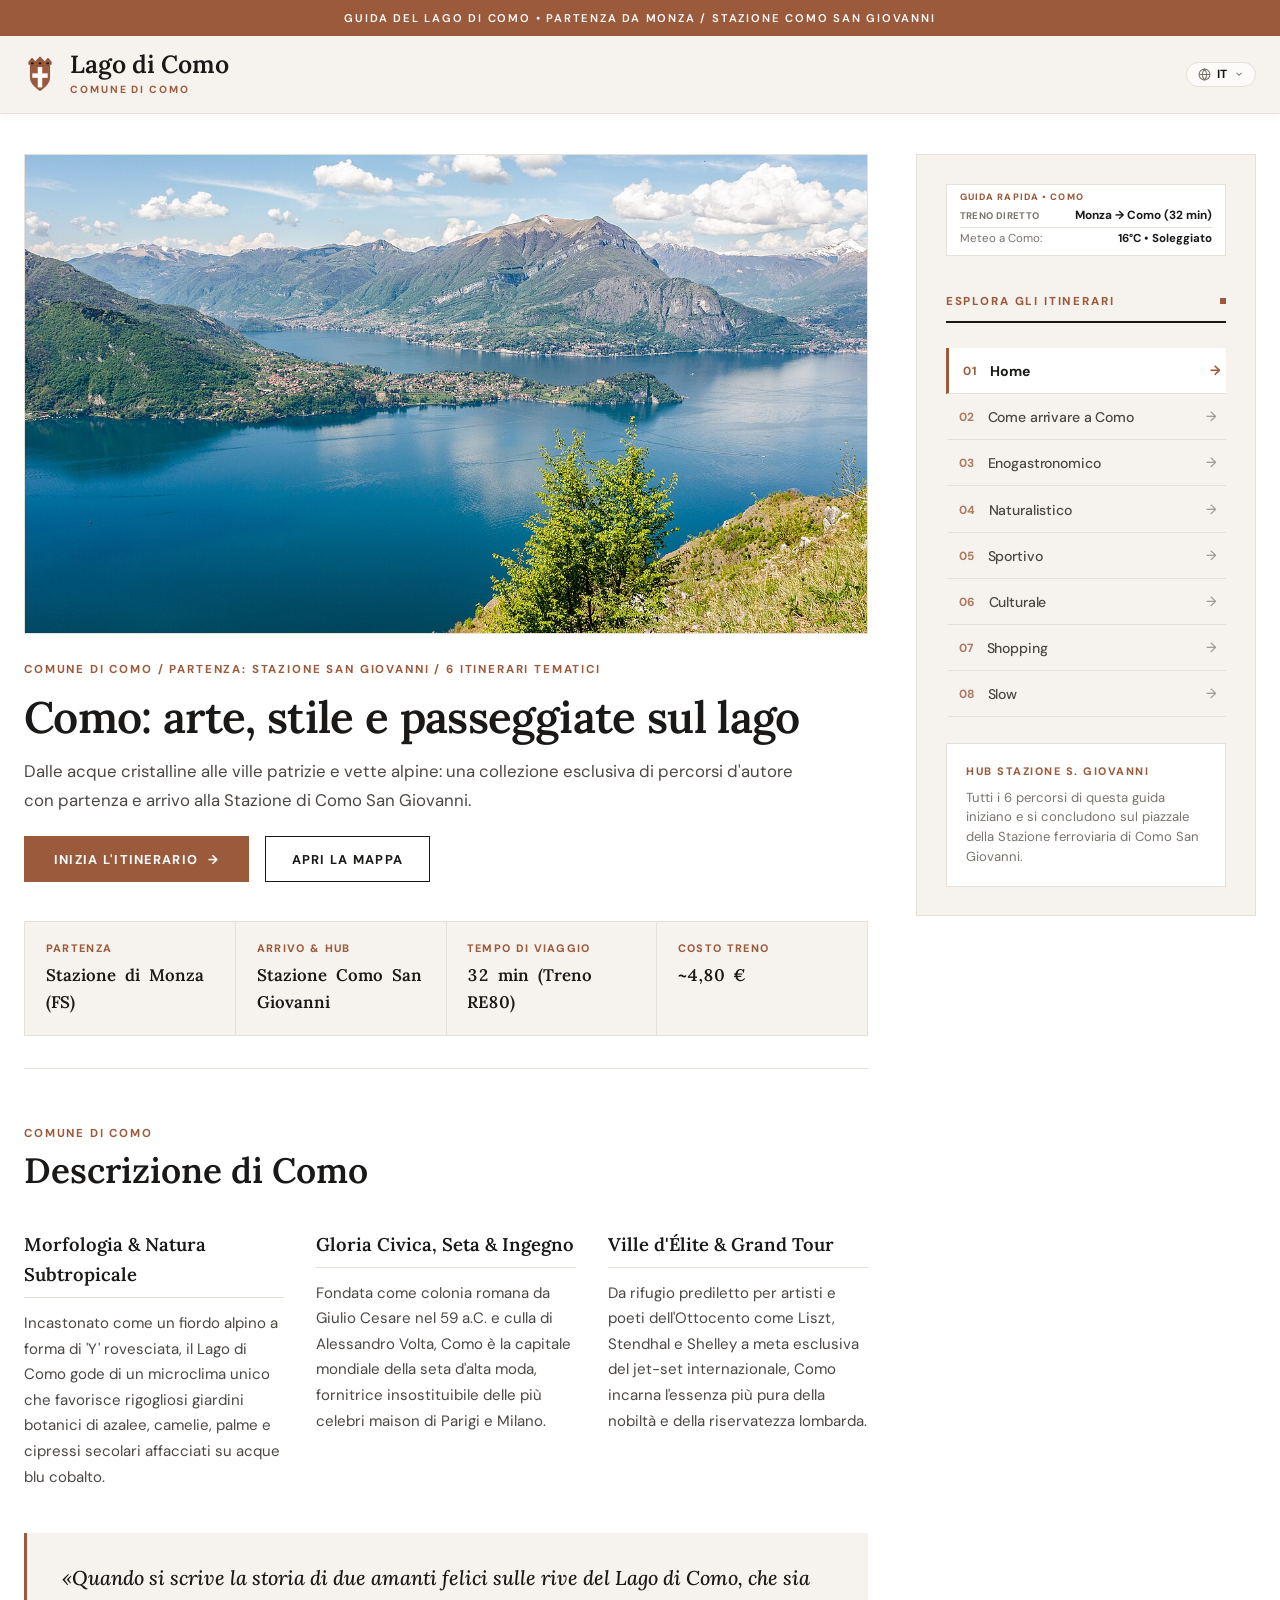
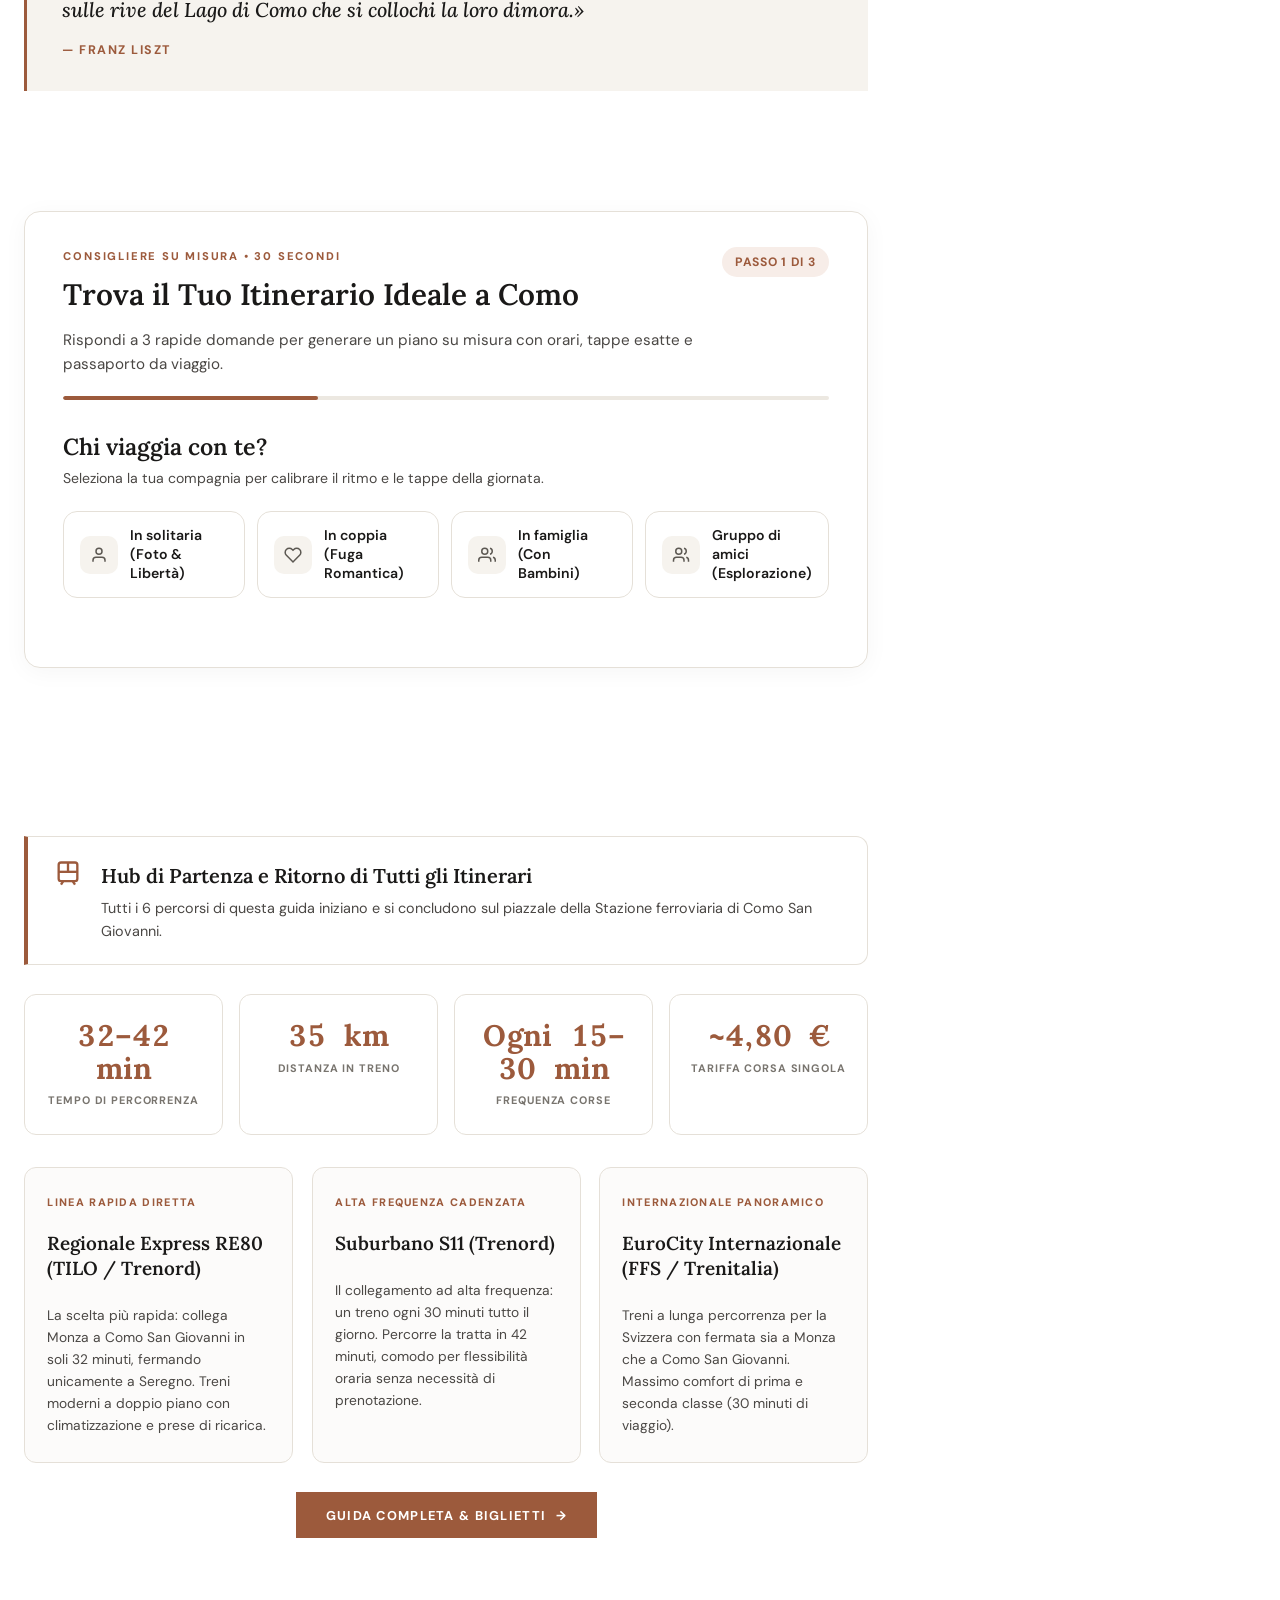
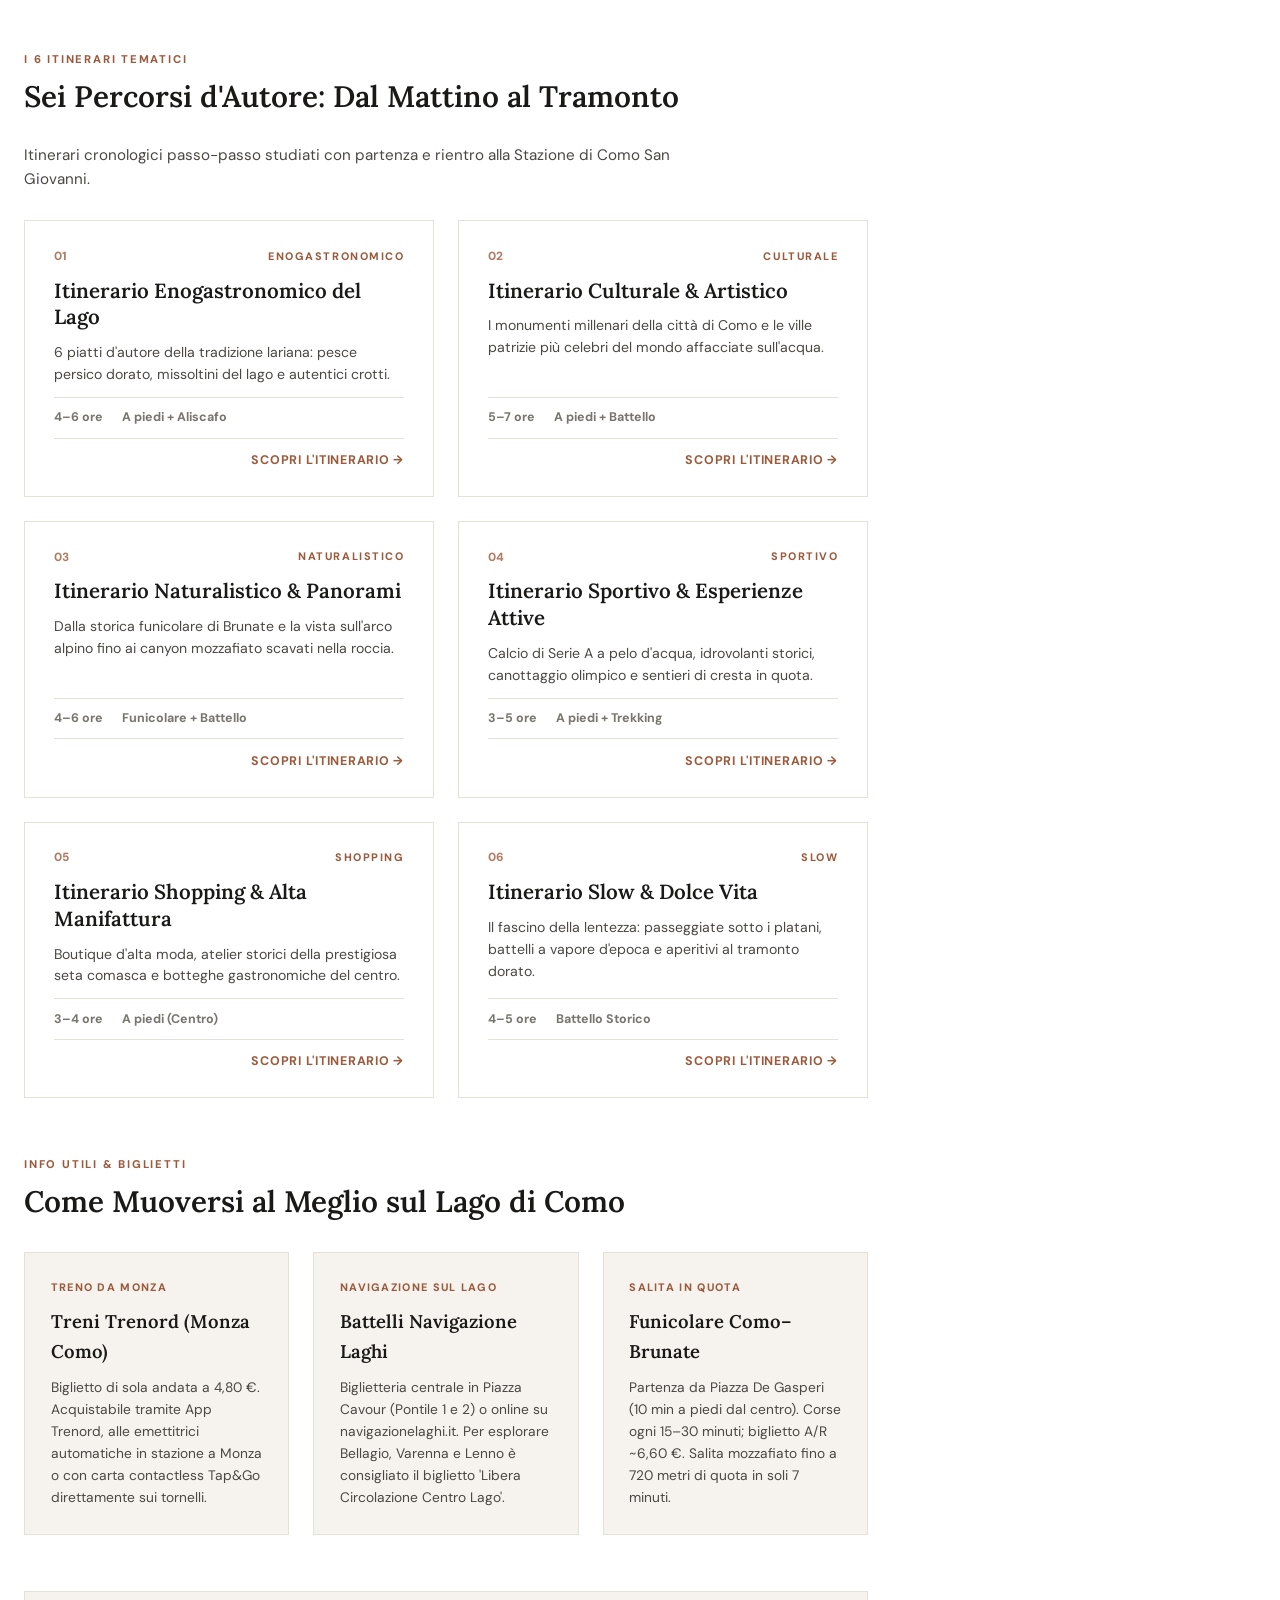
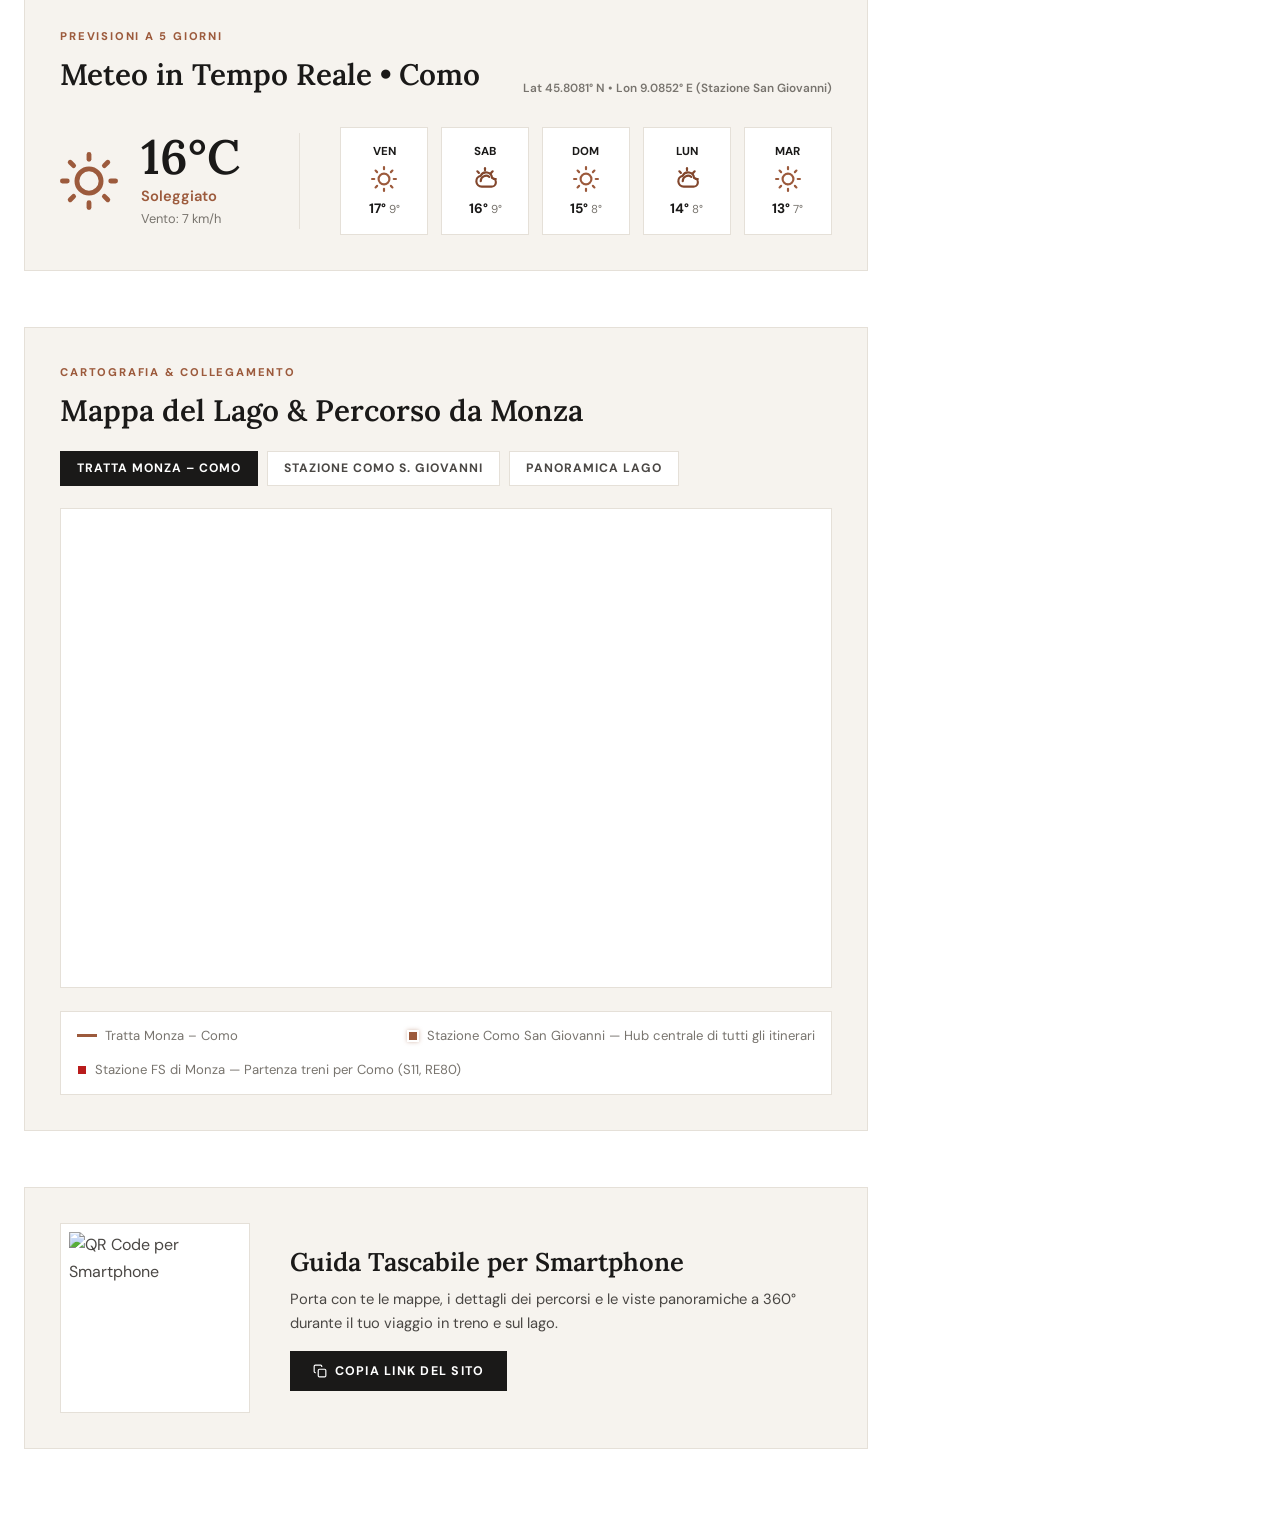
==== commit f5c83e2a: "Update title to 'Como: arte, stile e passeggiate sul lago', move city description to top and reposit" ====
--- a/index.html
+++ b/index.html
@@ -3,7 +3,7 @@
 <head>
   <meta charset="UTF-8">
   <meta name="viewport" content="width=device-width, initial-scale=1.0">
-  <title>Lago di Como • Guida Completa e Itinerari d'Autore | Comune di Como</title>
+  <title>Como: arte, stile e passeggiate sul lago | Comune di Como</title>
   
   <!-- Google Fonts: Lora (Editorial Serif) & DM Sans (Modern Body & Navigation) -->
   <link rel="preconnect" href="https://fonts.googleapis.com">
@@ -147,7 +147,7 @@
                 COMUNE DI COMO / PARTENZA: STAZIONE SAN GIOVANNI / 6 ITINERARI TEMATICI
               </div>
               <h1 class="hero-editorial-headline" data-i18n="homeEditorialTitle">
-                Lago di Como: Guida Completa e Itinerari d'Autore
+                Como: arte, stile e passeggiate sul lago
               </h1>
               <p class="hero-editorial-lead" data-i18n="heroSubtitle">
                 Dalle acque cristalline alle ville patrizie e vette alpine: una collezione esclusiva di percorsi d'autore con partenza e arrivo alla Stazione di Como San Giovanni.
@@ -184,8 +184,42 @@
             </div>
           </div>
 
-          <!-- Editorial Itineraries Overview (I 6 Itinerari Tematici) -->
-          
+          <!-- Editorial Narrative Article (Descrizione di Como e del Lago) -->
+          <article class="desc-article-section reveal-on-scroll">
+            <div class="article-header-block">
+              <span class="article-category-tag" data-i18n="civicHeader">COMUNE DI COMO</span>
+              <h2 class="article-title-main" data-i18n="descTitle">Descrizione di Como</h2>
+            </div>
+
+            <div class="article-columns-grid">
+              <div class="article-col-item">
+                <h3 class="article-col-subheading" data-i18n="descCol1Title">Morfologia & Natura Subtropicale</h3>
+                <p class="article-col-paragraph" data-i18n="descCol1Text">
+                  Incastonato come un fiordo alpino a forma di 'Y' rovesciata, il Lago di Como gode di un microclima unico che favorisce rigogliosi giardini botanici di azalee, camelie, palme e cipressi secolari affacciati su acque blu cobalto.
+                </p>
+              </div>
+              <div class="article-col-item">
+                <h3 class="article-col-subheading" data-i18n="descCol2Title">Gloria Civica, Seta & Ingegno</h3>
+                <p class="article-col-paragraph" data-i18n="descCol2Text">
+                  Fondata come colonia romana da Giulio Cesare nel 59 a.C. e culla di Alessandro Volta, Como è la capitale mondiale della seta d'alta moda, fornitrice insostituibile delle più celebri maison di Parigi e Milano.
+                </p>
+              </div>
+              <div class="article-col-item">
+                <h3 class="article-col-subheading" data-i18n="descCol3Title">Ville d'Élite & Grand Tour</h3>
+                <p class="article-col-paragraph" data-i18n="descCol3Text">
+                  Da rifugio prediletto per artisti e poeti dell'Ottocento come Liszt, Stendhal e Shelley a meta esclusiva del jet-set internazionale, Como incarna l'essenza più pura della nobiltà e della riservatezza lombarda.
+                </p>
+              </div>
+            </div>
+
+            <div class="editorial-quote-frame">
+              <p class="quote-serif-text" data-i18n="descQuote">
+                «Quando si scrive la storia di due amanti felici sulle rive del Lago di Como, che sia sulle rive del Lago di Como che si collochi la loro dimora.»
+              </p>
+              <span class="quote-author-sig" data-i18n="descQuoteAuthor">— Franz Liszt</span>
+            </div>
+          </article>
+
           <!-- ================================================================
                INTERACTIVE DAY TRIP PLANNER QUIZ (CONSIGLIERE SU MISURA • 30 SECONDI)
                ================================================================ -->
@@ -608,42 +642,6 @@
               </div>
             </div>
           </section>
-
-          <!-- Editorial Narrative Article (Descrizione di Como) -->
-          <article class="desc-article-section reveal-on-scroll">
-            <div class="article-header-block">
-              <span class="article-category-tag" data-i18n="civicHeader">COMUNE DI COMO</span>
-              <h2 class="article-title-main" data-i18n="descTitle">Descrizione di Como</h2>
-            </div>
-
-            <div class="article-columns-grid">
-              <div class="article-col-item">
-                <h3 class="article-col-subheading" data-i18n="descCol1Title">Morfologia & Natura Subtropicale</h3>
-                <p class="article-col-paragraph" data-i18n="descCol1Text">
-                  Incastonato come un fiordo alpino a forma di 'Y' rovesciata, il Lago di Como gode di un microclima unico che favorisce rigogliosi giardini botanici di azalee, camelie, palme e cipressi secolari affacciati su acque blu cobalto.
-                </p>
-              </div>
-              <div class="article-col-item">
-                <h3 class="article-col-subheading" data-i18n="descCol2Title">Gloria Civica, Seta & Ingegno</h3>
-                <p class="article-col-paragraph" data-i18n="descCol2Text">
-                  Fondata come colonia romana da Giulio Cesare nel 59 a.C. e culla di Alessandro Volta, Como è la capitale mondiale della seta d'alta moda, fornitrice insostituibile delle più celebri maison di Parigi e Milano.
-                </p>
-              </div>
-              <div class="article-col-item">
-                <h3 class="article-col-subheading" data-i18n="descCol3Title">Ville d'Élite & Grand Tour</h3>
-                <p class="article-col-paragraph" data-i18n="descCol3Text">
-                  Da rifugio prediletto per artisti e poeti dell'Ottocento come Liszt, Stendhal e Shelley a meta esclusiva del jet-set internazionale, Como incarna l'essenza più pura della nobiltà e della riservatezza lombarda.
-                </p>
-              </div>
-            </div>
-
-            <div class="editorial-quote-frame">
-              <p class="quote-serif-text" data-i18n="descQuote">
-                «Quando si scrive la storia di due amanti felici sulle rive del Lago di Como, che sia sulle rive del Lago di Como che si collochi la loro dimora.»
-              </p>
-              <span class="quote-author-sig" data-i18n="descQuoteAuthor">— Franz Liszt</span>
-            </div>
-          </article>
 
           <!-- Minimalist Live Weather Widget on Warm Cream -->
           <section class="weather-editorial-card reveal-on-scroll">
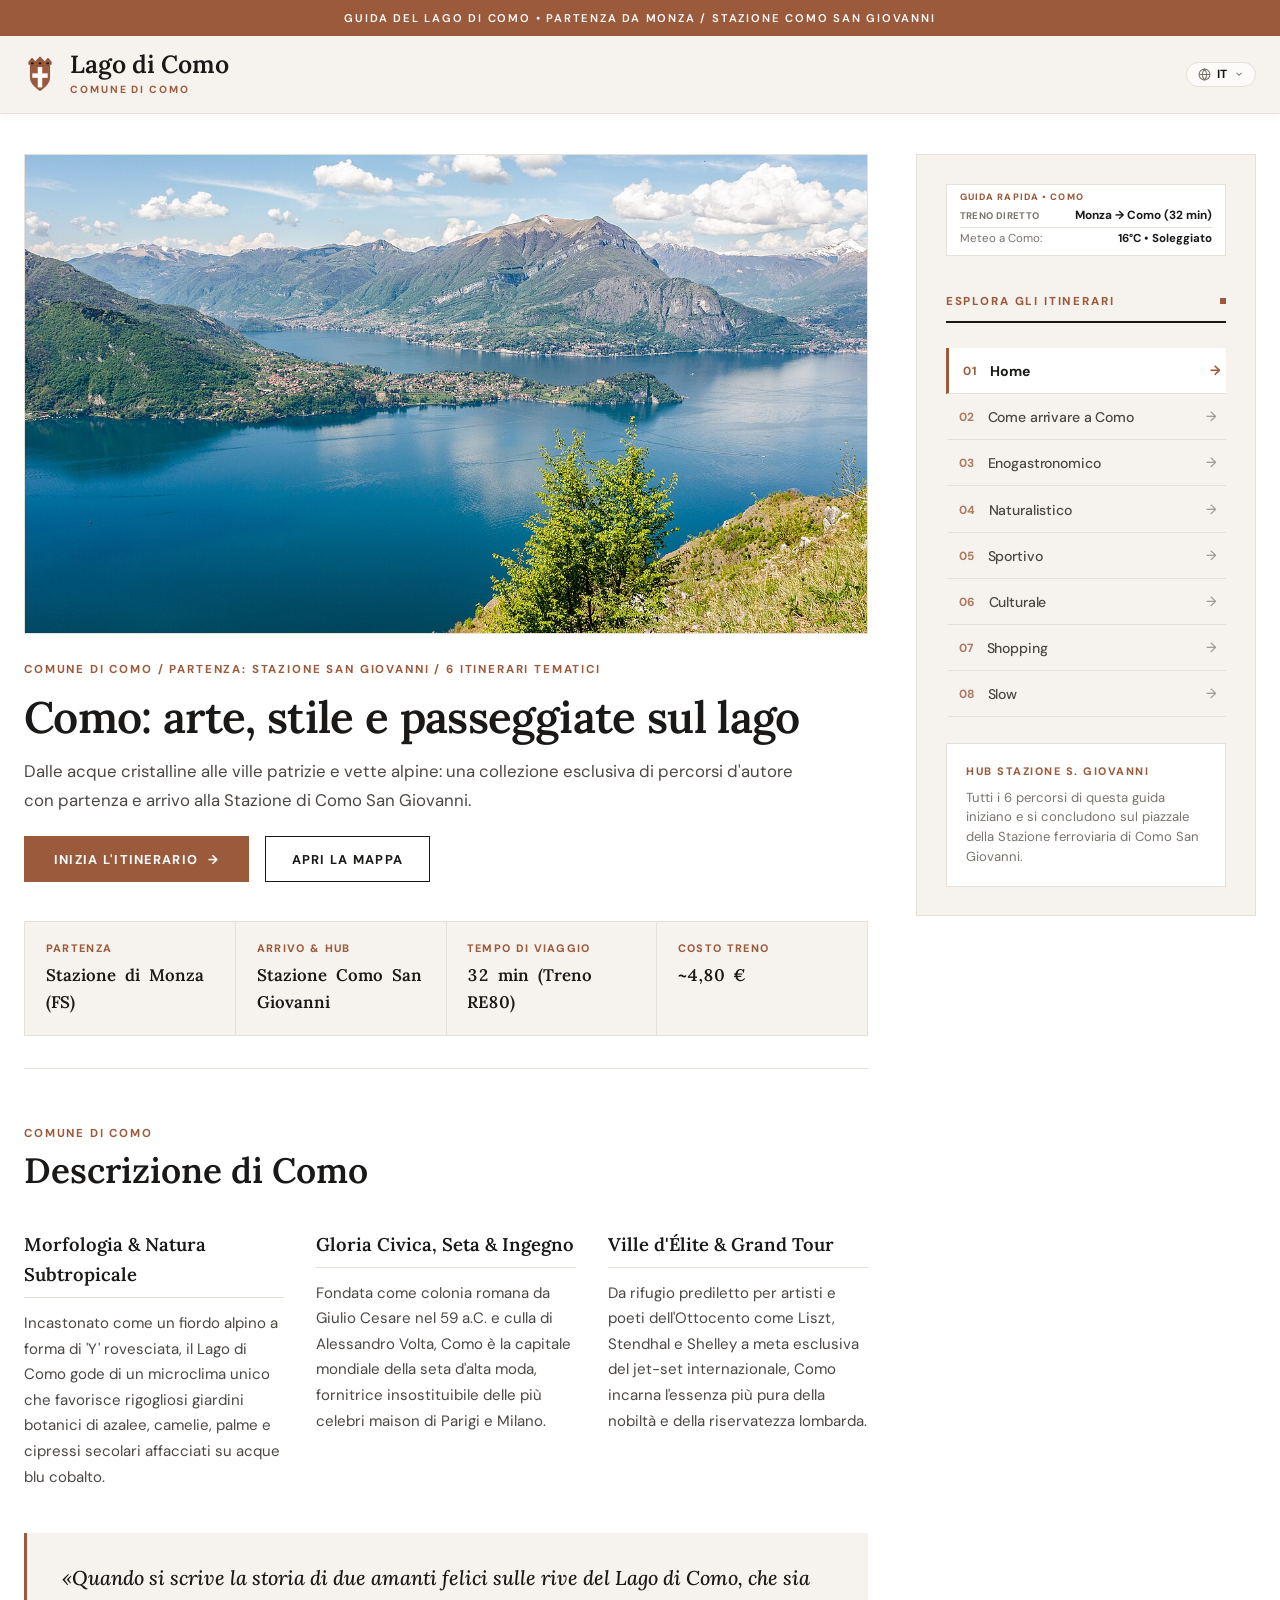
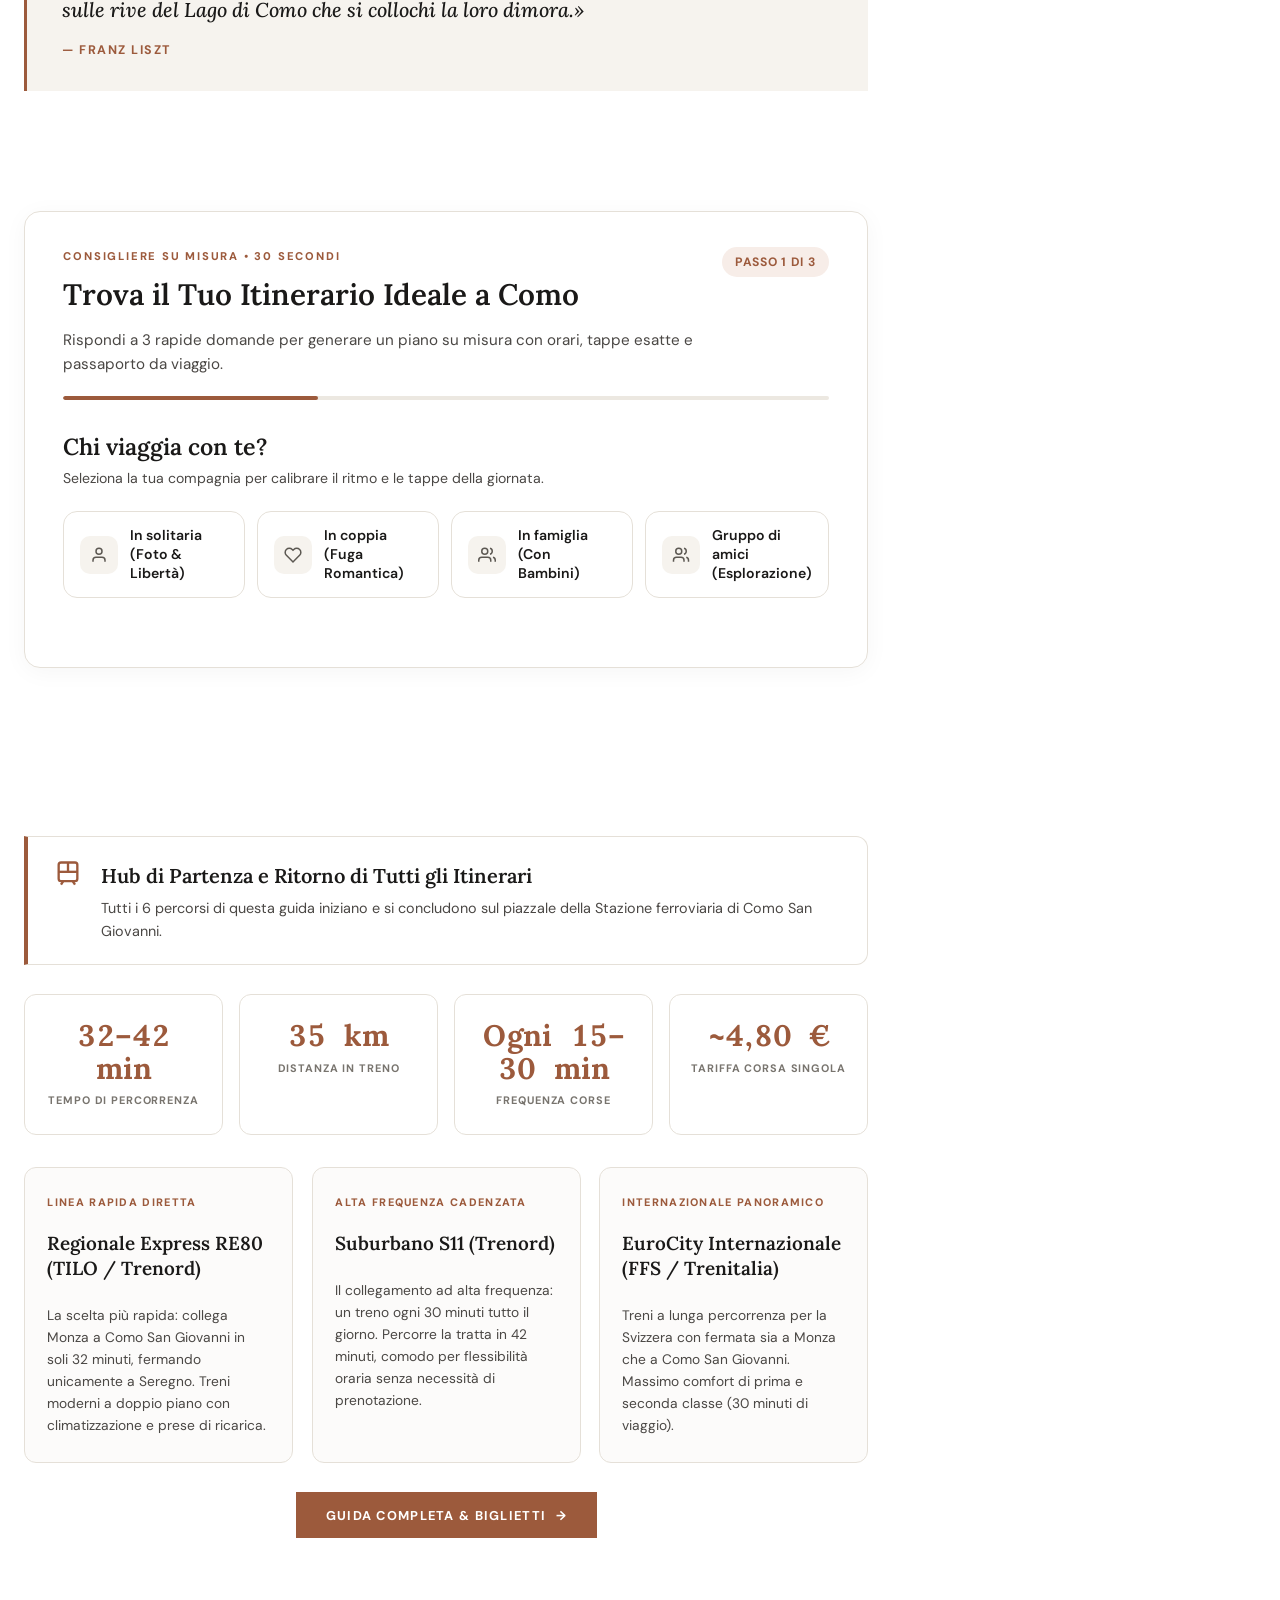
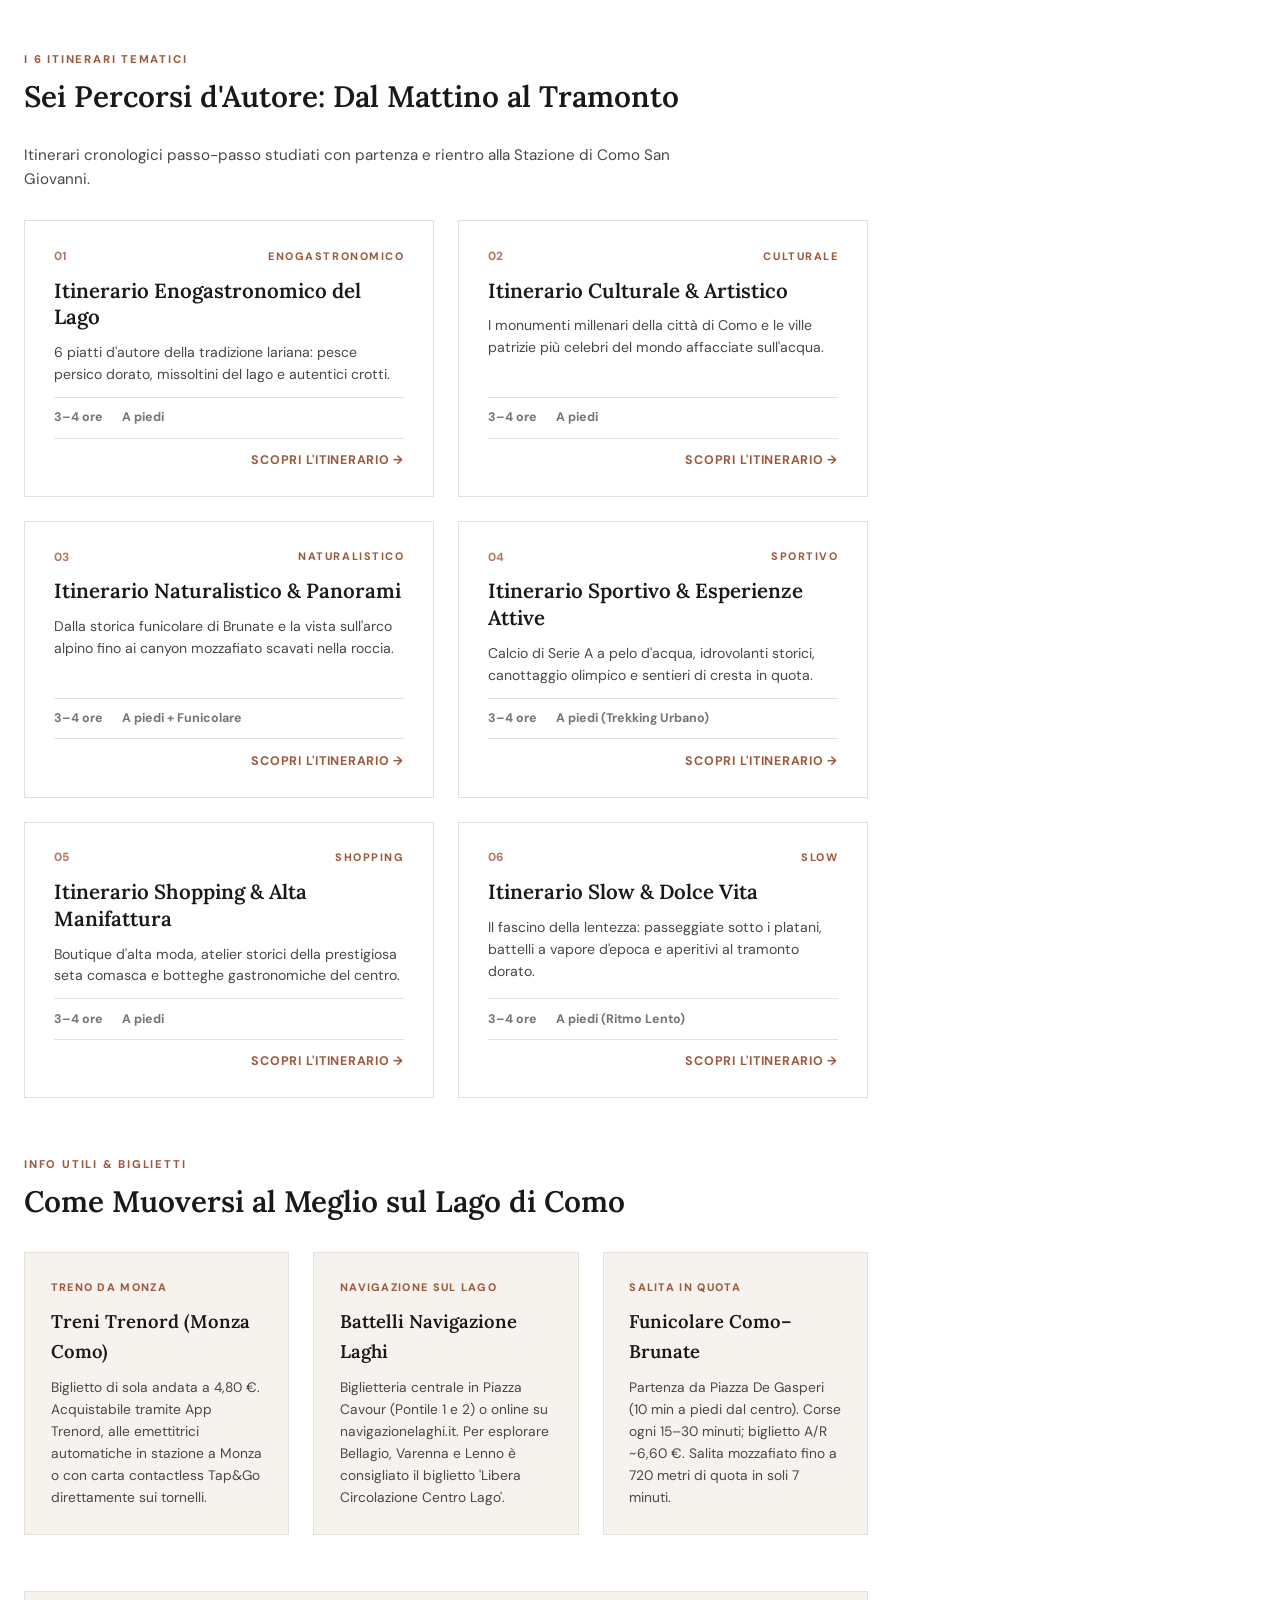
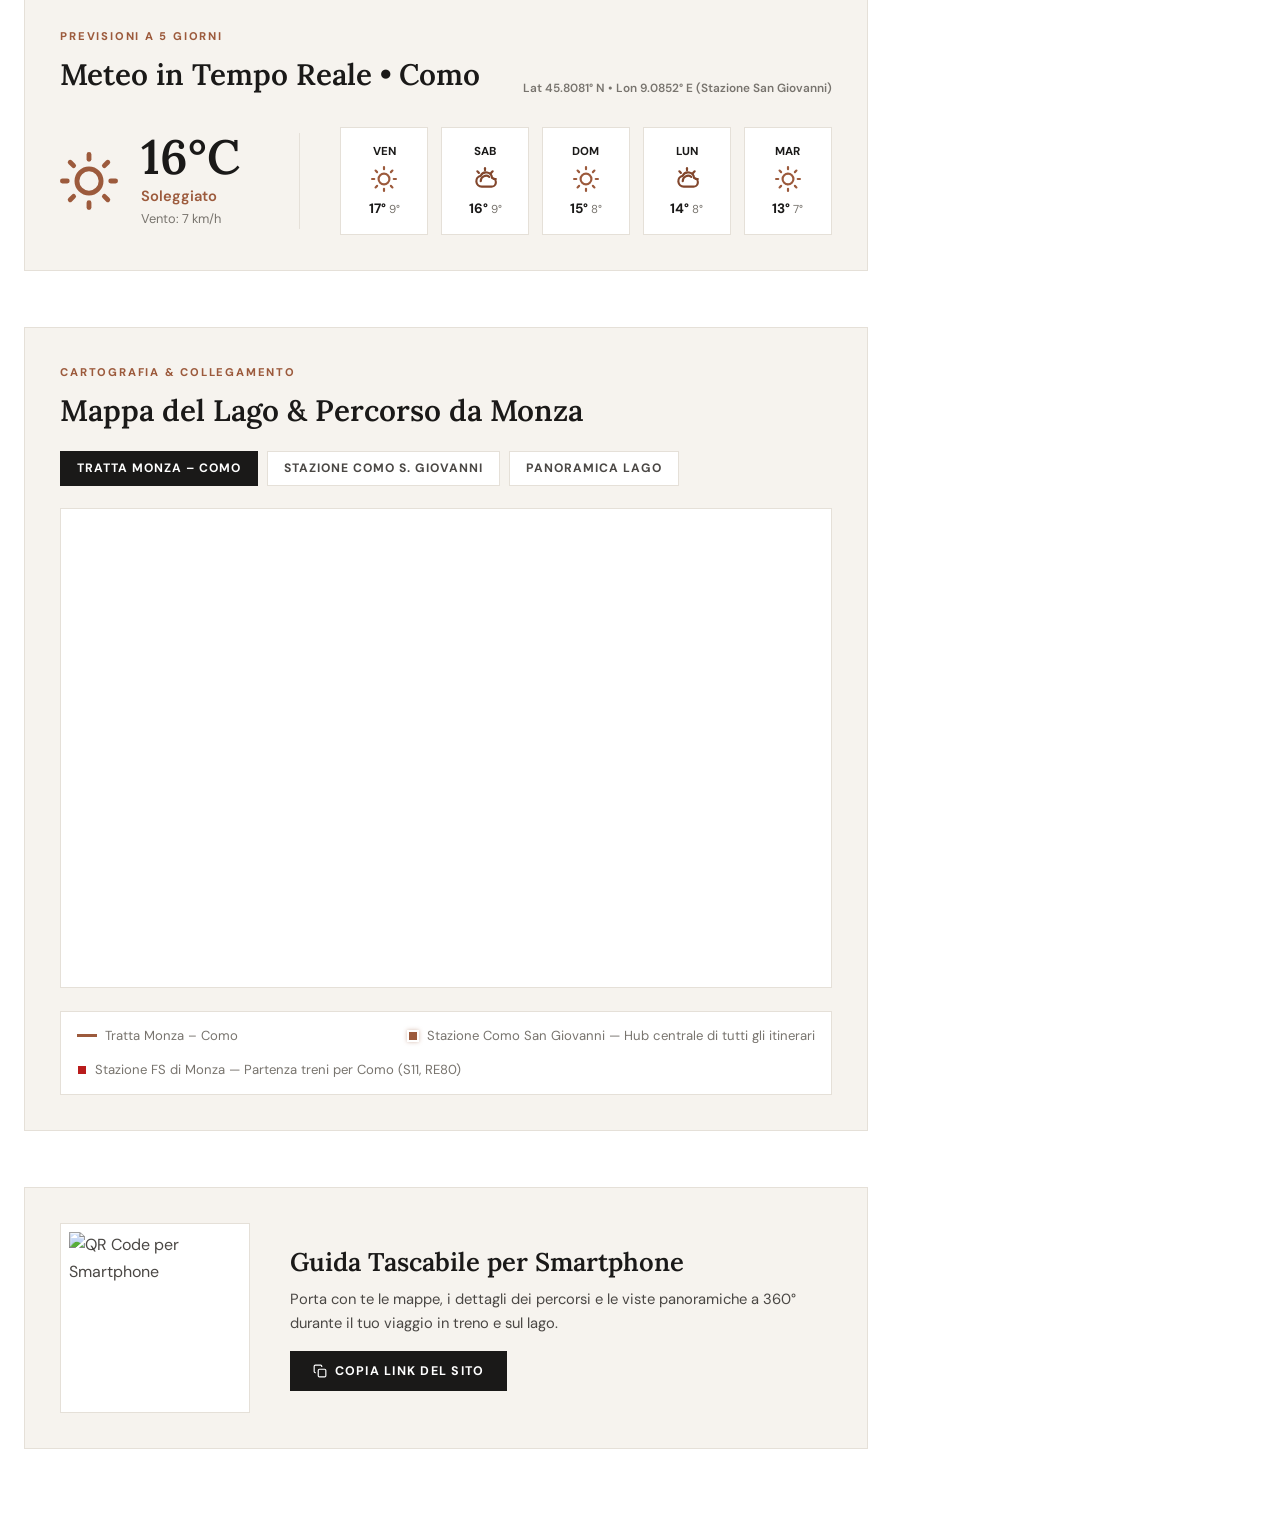
==== commit bfdc586d: "Calibrate itineraries to 3-4h walking in Como center, add official travel brochure option A, and dec" ====
--- a/index.html
+++ b/index.html
@@ -321,7 +321,7 @@
                 </div>
               </div>
 
-              <!-- STEP 3: Priority -->
+              <!-- STEP 3: Priority (Clean, Airy & Elegant) -->
               <div class="quiz-step-pane" id="quiz-step-3">
                 <div class="quiz-question-header">
                   <h3 class="quiz-question-title" data-i18n="quizQ3Title">Qual è la tua priorità principale?</h3>
@@ -333,7 +333,7 @@
                       <svg class="quiz-opt-svg" viewBox="0 0 24 24" fill="none" stroke="currentColor" stroke-width="2"><path d="M18 8h1a4 4 0 0 1 0 8h-1"></path><path d="M2 8h16v9a4 4 0 0 1-4 4H6a4 4 0 0 1-4-4V8z"></path></svg>
                     </div>
                     <div class="quiz-opt-text-wrap">
-                      <span class="quiz-opt-title" data-i18n="quizQ3Food">Enogastronomia • Piatti tipici, vini IGT e crotti autentici</span>
+                      <span class="quiz-opt-title" data-i18n="quizQ3Food">Enogastronomia</span>
                     </div>
                   </button>
                   <button type="button" class="quiz-opt-btn" data-value="culturale" onclick="window.ComoQuiz.selectOption(3, 'culturale')">
@@ -341,7 +341,7 @@
                       <svg class="quiz-opt-svg" viewBox="0 0 24 24" fill="none" stroke="currentColor" stroke-width="2"><path d="M3 21h18"></path><path d="M5 21V7l7-4 7 4v14"></path><path d="M9 10v11"></path><path d="M15 10v11"></path></svg>
                     </div>
                     <div class="quiz-opt-text-wrap">
-                      <span class="quiz-opt-title" data-i18n="quizQ3Culture">Cultura & Ville • Monumenti millenari, Duomo e architettura</span>
+                      <span class="quiz-opt-title" data-i18n="quizQ3Culture">Cultura & Storia</span>
                     </div>
                   </button>
                   <button type="button" class="quiz-opt-btn" data-value="naturalistico" onclick="window.ComoQuiz.selectOption(3, 'naturalistico')">
@@ -349,7 +349,7 @@
                       <svg class="quiz-opt-svg" viewBox="0 0 24 24" fill="none" stroke="currentColor" stroke-width="2"><path d="m8 3 4 8 5-5 5 15H2L8 3z"></path></svg>
                     </div>
                     <div class="quiz-opt-text-wrap">
-                      <span class="quiz-opt-title" data-i18n="quizQ3Nature">Natura & Viste • Funicolare per Brunate e sentieri alpini</span>
+                      <span class="quiz-opt-title" data-i18n="quizQ3Nature">Natura & Viste</span>
                     </div>
                   </button>
                   <button type="button" class="quiz-opt-btn" data-value="sportivo" onclick="window.ComoQuiz.selectOption(3, 'sportivo')">
@@ -357,7 +357,7 @@
                       <svg class="quiz-opt-svg" viewBox="0 0 24 24" fill="none" stroke="currentColor" stroke-width="2"><polygon points="12 2 15.09 8.26 22 9.27 17 14.14 18.18 21.02 12 17.77 5.82 21.02 7 14.14 2 9.27 8.91 8.26 12 2"></polygon></svg>
                     </div>
                     <div class="quiz-opt-text-wrap">
-                      <span class="quiz-opt-title" data-i18n="quizQ3Sport">Sport & Energia • Camminata attiva, canottaggio e idrovolanti</span>
+                      <span class="quiz-opt-title" data-i18n="quizQ3Sport">Sport & Energia</span>
                     </div>
                   </button>
                   <button type="button" class="quiz-opt-btn" data-value="shopping" onclick="window.ComoQuiz.selectOption(3, 'shopping')">
@@ -365,7 +365,7 @@
                       <svg class="quiz-opt-svg" viewBox="0 0 24 24" fill="none" stroke="currentColor" stroke-width="2"><path d="M6 2 3 6v14a2 2 0 0 0 2 2h14a2 2 0 0 0 2-2V6l-3-4z"></path><line x1="3" y1="6" x2="21" y2="6"></line></svg>
                     </div>
                     <div class="quiz-opt-text-wrap">
-                      <span class="quiz-opt-title" data-i18n="quizQ3Shop">Seta & Shopping • Botteghe storiche di seta e alta moda</span>
+                      <span class="quiz-opt-title" data-i18n="quizQ3Shop">Shopping & Seta</span>
                     </div>
                   </button>
                   <button type="button" class="quiz-opt-btn" data-value="slow" onclick="window.ComoQuiz.selectOption(3, 'slow')">
@@ -373,7 +373,7 @@
                       <svg class="quiz-opt-svg" viewBox="0 0 24 24" fill="none" stroke="currentColor" stroke-width="2"><circle cx="12" cy="12" r="10"></circle><polyline points="12 6 12 12 14 14"></polyline></svg>
                     </div>
                     <div class="quiz-opt-text-wrap">
-                      <span class="quiz-opt-title" data-i18n="quizQ3Slow">Dolce Vita • Passeggiate lente, battelli d'epoca e relax</span>
+                      <span class="quiz-opt-title" data-i18n="quizQ3Slow">Relax & Dolce Vita</span>
                     </div>
                   </button>
                 </div>
@@ -514,8 +514,8 @@
                 <h3 class="home-route-title" data-i18n="enoTitle">Itinerario Enogastronomico del Lago</h3>
                 <p class="home-route-desc" data-i18n="enoSubtitle">6 piatti d'autore della tradizione lariana: pesce persico dorato, missoltini del lago e autentici crotti.</p>
                 <div class="home-route-meta-row">
-                  <span class="home-route-meta-item"> <strong>4–6 ore</strong></span>
-                  <span class="home-route-meta-item"> <strong>A piedi + Aliscafo</strong></span>
+                  <span class="home-route-meta-item"> <strong>3–4 ore</strong></span>
+                  <span class="home-route-meta-item"> <strong>A piedi</strong></span>
                 </div>
                 <div class="home-route-footer">
                   <span class="home-route-cta" data-i18n="homeRouteCta">Scopri l'itinerario →</span>
@@ -531,8 +531,8 @@
                 <h3 class="home-route-title" data-i18n="cultTitle">Itinerario Culturale & Artistico</h3>
                 <p class="home-route-desc" data-i18n="cultSubtitle">I monumenti millenari della città di Como e le ville patrizie più celebri del mondo affacciate sull'acqua.</p>
                 <div class="home-route-meta-row">
-                  <span class="home-route-meta-item"> <strong>5–7 ore</strong></span>
-                  <span class="home-route-meta-item"> <strong>A piedi + Battello</strong></span>
+                  <span class="home-route-meta-item"> <strong>3–4 ore</strong></span>
+                  <span class="home-route-meta-item"> <strong>A piedi</strong></span>
                 </div>
                 <div class="home-route-footer">
                   <span class="home-route-cta" data-i18n="homeRouteCta">Scopri l'itinerario →</span>
@@ -548,8 +548,8 @@
                 <h3 class="home-route-title" data-i18n="natTitle">Itinerario Naturalistico & Panorami</h3>
                 <p class="home-route-desc" data-i18n="natSubtitle">Dalla storica funicolare di Brunate e la vista sull'arco alpino fino ai canyon mozzafiato scavati nella roccia.</p>
                 <div class="home-route-meta-row">
-                  <span class="home-route-meta-item"> <strong>4–6 ore</strong></span>
-                  <span class="home-route-meta-item"> <strong>Funicolare + Battello</strong></span>
+                  <span class="home-route-meta-item"> <strong>3–4 ore</strong></span>
+                  <span class="home-route-meta-item"> <strong>A piedi + Funicolare</strong></span>
                 </div>
                 <div class="home-route-footer">
                   <span class="home-route-cta" data-i18n="homeRouteCta">Scopri l'itinerario →</span>
@@ -565,8 +565,8 @@
                 <h3 class="home-route-title" data-i18n="spoTitle">Itinerario Sportivo & Esperienze Attive</h3>
                 <p class="home-route-desc" data-i18n="spoSubtitle">Calcio di Serie A a pelo d'acqua, idrovolanti storici, canottaggio olimpico e sentieri di cresta in quota.</p>
                 <div class="home-route-meta-row">
-                  <span class="home-route-meta-item"> <strong>3–5 ore</strong></span>
-                  <span class="home-route-meta-item"> <strong>A piedi + Trekking</strong></span>
+                  <span class="home-route-meta-item"> <strong>3–4 ore</strong></span>
+                  <span class="home-route-meta-item"> <strong>A piedi (Trekking Urbano)</strong></span>
                 </div>
                 <div class="home-route-footer">
                   <span class="home-route-cta" data-i18n="homeRouteCta">Scopri l'itinerario →</span>
@@ -583,7 +583,7 @@
                 <p class="home-route-desc" data-i18n="shopSubtitle">Boutique d'alta moda, atelier storici della prestigiosa seta comasca e botteghe gastronomiche del centro.</p>
                 <div class="home-route-meta-row">
                   <span class="home-route-meta-item"> <strong>3–4 ore</strong></span>
-                  <span class="home-route-meta-item"> <strong>A piedi (Centro)</strong></span>
+                  <span class="home-route-meta-item"> <strong>A piedi</strong></span>
                 </div>
                 <div class="home-route-footer">
                   <span class="home-route-cta" data-i18n="homeRouteCta">Scopri l'itinerario →</span>
@@ -599,8 +599,8 @@
                 <h3 class="home-route-title" data-i18n="slowTitle">Itinerario Slow & Dolce Vita</h3>
                 <p class="home-route-desc" data-i18n="slowSubtitle">Il fascino della lentezza: passeggiate sotto i platani, battelli a vapore d'epoca e aperitivi al tramonto dorato.</p>
                 <div class="home-route-meta-row">
-                  <span class="home-route-meta-item"> <strong>4–5 ore</strong></span>
-                  <span class="home-route-meta-item"> <strong>Battello Storico</strong></span>
+                  <span class="home-route-meta-item"> <strong>3–4 ore</strong></span>
+                  <span class="home-route-meta-item"> <strong>A piedi (Ritmo Lento)</strong></span>
                 </div>
                 <div class="home-route-footer">
                   <span class="home-route-cta" data-i18n="homeRouteCta">Scopri l'itinerario →</span>
@@ -984,6 +984,10 @@
               <svg viewBox="0 0 24 24" width="16" height="16" fill="none" stroke="currentColor" stroke-width="2"><polygon points="3 6 9 3 15 6 21 3 21 18 15 21 9 18 3 21"></polygon><line x1="9" y1="3" x2="9" y2="18"></line><line x1="15" y1="6" x2="15" y2="21"></line></svg>
               <span data-i18n="timelineMapsBtn">Apri l'intero percorso su Google Maps ↗</span>
             </a>
+            <button type="button" class="btn-brochure-download" onclick="window.ComoPass.open('enogastronomico')">
+              <svg viewBox="0 0 24 24" width="16" height="16" fill="none" stroke="currentColor" stroke-width="2"><path d="M14 2H6a2 2 0 0 0-2 2v16a2 2 0 0 0 2 2h12a2 2 0 0 0 2-2V8z"></path><polyline points="14 2 14 8 20 8"></polyline><line x1="16" y1="13" x2="8" y2="13"></line><line x1="16" y1="17" x2="8" y2="17"></line></svg>
+              <span data-i18n="btnRouteBrochure">Scarica Brochure Itinerario PDF</span>
+            </button>
           </div>
         </div>
 
@@ -1029,6 +1033,10 @@
               <svg viewBox="0 0 24 24" width="16" height="16" fill="none" stroke="currentColor" stroke-width="2"><polygon points="3 6 9 3 15 6 21 3 21 18 15 21 9 18 3 21"></polygon><line x1="9" y1="3" x2="9" y2="18"></line><line x1="15" y1="6" x2="15" y2="21"></line></svg>
               <span data-i18n="timelineMapsBtn">Apri l'intero percorso su Google Maps ↗</span>
             </a>
+            <button type="button" class="btn-brochure-download" onclick="window.ComoPass.open('naturalistico')">
+              <svg viewBox="0 0 24 24" width="16" height="16" fill="none" stroke="currentColor" stroke-width="2"><path d="M14 2H6a2 2 0 0 0-2 2v16a2 2 0 0 0 2 2h12a2 2 0 0 0 2-2V8z"></path><polyline points="14 2 14 8 20 8"></polyline><line x1="16" y1="13" x2="8" y2="13"></line><line x1="16" y1="17" x2="8" y2="17"></line></svg>
+              <span data-i18n="btnRouteBrochure">Scarica Brochure Itinerario PDF</span>
+            </button>
           </div>
         </div>
 
@@ -1073,6 +1081,10 @@
               <svg viewBox="0 0 24 24" width="16" height="16" fill="none" stroke="currentColor" stroke-width="2"><polygon points="3 6 9 3 15 6 21 3 21 18 15 21 9 18 3 21"></polygon><line x1="9" y1="3" x2="9" y2="18"></line><line x1="15" y1="6" x2="15" y2="21"></line></svg>
               <span data-i18n="timelineMapsBtn">Apri l'intero percorso su Google Maps ↗</span>
             </a>
+            <button type="button" class="btn-brochure-download" onclick="window.ComoPass.open('sportivo')">
+              <svg viewBox="0 0 24 24" width="16" height="16" fill="none" stroke="currentColor" stroke-width="2"><path d="M14 2H6a2 2 0 0 0-2 2v16a2 2 0 0 0 2 2h12a2 2 0 0 0 2-2V8z"></path><polyline points="14 2 14 8 20 8"></polyline><line x1="16" y1="13" x2="8" y2="13"></line><line x1="16" y1="17" x2="8" y2="17"></line></svg>
+              <span data-i18n="btnRouteBrochure">Scarica Brochure Itinerario PDF</span>
+            </button>
           </div>
         </div>
 
@@ -1117,6 +1129,10 @@
               <svg viewBox="0 0 24 24" width="16" height="16" fill="none" stroke="currentColor" stroke-width="2"><polygon points="3 6 9 3 15 6 21 3 21 18 15 21 9 18 3 21"></polygon><line x1="9" y1="3" x2="9" y2="18"></line><line x1="15" y1="6" x2="15" y2="21"></line></svg>
               <span data-i18n="timelineMapsBtn">Apri l'intero percorso su Google Maps ↗</span>
             </a>
+            <button type="button" class="btn-brochure-download" onclick="window.ComoPass.open('culturale')">
+              <svg viewBox="0 0 24 24" width="16" height="16" fill="none" stroke="currentColor" stroke-width="2"><path d="M14 2H6a2 2 0 0 0-2 2v16a2 2 0 0 0 2 2h12a2 2 0 0 0 2-2V8z"></path><polyline points="14 2 14 8 20 8"></polyline><line x1="16" y1="13" x2="8" y2="13"></line><line x1="16" y1="17" x2="8" y2="17"></line></svg>
+              <span data-i18n="btnRouteBrochure">Scarica Brochure Itinerario PDF</span>
+            </button>
           </div>
 
           <!-- Culturale Sub-filters: Tutti (10) / Monumenti (5) / Ville 360° (5) -->
@@ -1174,6 +1190,10 @@
               <svg viewBox="0 0 24 24" width="16" height="16" fill="none" stroke="currentColor" stroke-width="2"><polygon points="3 6 9 3 15 6 21 3 21 18 15 21 9 18 3 21"></polygon><line x1="9" y1="3" x2="9" y2="18"></line><line x1="15" y1="6" x2="15" y2="21"></line></svg>
               <span data-i18n="timelineMapsBtn">Apri l'intero percorso su Google Maps ↗</span>
             </a>
+            <button type="button" class="btn-brochure-download" onclick="window.ComoPass.open('shopping')">
+              <svg viewBox="0 0 24 24" width="16" height="16" fill="none" stroke="currentColor" stroke-width="2"><path d="M14 2H6a2 2 0 0 0-2 2v16a2 2 0 0 0 2 2h12a2 2 0 0 0 2-2V8z"></path><polyline points="14 2 14 8 20 8"></polyline><line x1="16" y1="13" x2="8" y2="13"></line><line x1="16" y1="17" x2="8" y2="17"></line></svg>
+              <span data-i18n="btnRouteBrochure">Scarica Brochure Itinerario PDF</span>
+            </button>
           </div>
         </div>
 
@@ -1218,6 +1238,10 @@
               <svg viewBox="0 0 24 24" width="16" height="16" fill="none" stroke="currentColor" stroke-width="2"><polygon points="3 6 9 3 15 6 21 3 21 18 15 21 9 18 3 21"></polygon><line x1="9" y1="3" x2="9" y2="18"></line><line x1="15" y1="6" x2="15" y2="21"></line></svg>
               <span data-i18n="timelineMapsBtn">Apri l'intero percorso su Google Maps ↗</span>
             </a>
+            <button type="button" class="btn-brochure-download" onclick="window.ComoPass.open('slow')">
+              <svg viewBox="0 0 24 24" width="16" height="16" fill="none" stroke="currentColor" stroke-width="2"><path d="M14 2H6a2 2 0 0 0-2 2v16a2 2 0 0 0 2 2h12a2 2 0 0 0 2-2V8z"></path><polyline points="14 2 14 8 20 8"></polyline><line x1="16" y1="13" x2="8" y2="13"></line><line x1="16" y1="17" x2="8" y2="17"></line></svg>
+              <span data-i18n="btnRouteBrochure">Scarica Brochure Itinerario PDF</span>
+            </button>
           </div>
         </div>
 
@@ -1472,33 +1496,145 @@
           <button type="button" class="btn-pass-close" onclick="window.ComoPass.close()" aria-label="Close">✕</button>
         </div>
       </div>
-      <div class="pass-physical-card" id="pass-printable-sheet">
-        <div class="pass-top-header">
-          <div>
-            <div class="pass-maintitle">COMUNE DI COMO</div>
-            <div class="pass-subtitle-text" data-i18n="passModalTitle">Passaporto del Viaggiatore</div>
-          </div>
-          <div class="pass-meta-right">
-            <span class="pass-code-tag" id="pass-code-val">#CO-2026</span>
-            <span class="pass-date-tag" id="pass-date-val"></span>
-          </div>
-        </div>
-        <div class="pass-route-strip">
-          <span class="pass-route-badge" id="pass-route-badge">ITINERARIO</span>
-          <h3 class="pass-route-name" id="pass-route-name"></h3>
-        </div>
-        <div class="pass-body-grid">
-          <div class="pass-stops-col">
-            <div class="pass-col-title" data-i18n="passStopsTitle">TAPPE CHIAVE DELL'ITINERARIO</div>
-            <ul class="pass-stops-list" id="pass-stops-list"></ul>
-          </div>
-          <div class="pass-qr-col">
-            <div class="pass-qr-frame">
-              <img id="pass-qr-img" src="" alt="Google Maps QR" class="pass-qr-code">
-            </div>
-            <span class="pass-qr-caption" data-i18n="passQrCaption">Scansiona con fotocamera per aprire la mappa con tappe salvate</span>
-          </div>
-        </div>
+      <div class="pass-physical-card brochure-card-full" id="pass-printable-sheet">
+        <!-- Institutional Official Header -->
+        <header class="brochure-header">
+          <div class="brochure-header-left">
+            <div class="brochure-crest-row">
+              <svg class="brochure-crest-svg" viewBox="0 0 24 24" width="18" height="18" fill="none" stroke="currentColor" stroke-width="2">
+                <path d="M12 2L2 7l10 5 10-5-10-5zM2 17l10 5 10-5M2 12l10 5 10-5"></path>
+              </svg>
+              <span class="brochure-crest-text">COMUNE DI COMO • UFFICIO TURISMO & TERRITORIO</span>
+            </div>
+            <h1 class="brochure-main-title" data-i18n="brochureTitle">Brochure del Viaggiatore • Guida di Como</h1>
+            <p class="brochure-subtitle" data-i18n="brochureSubtitle">Como a Piedi: 3–4 Ore • Guida Completa alla Città & Itinerario</p>
+          </div>
+          <div class="brochure-header-right">
+            <div class="brochure-meta-pill">
+              <span class="brochure-meta-lbl" data-i18n="passCardCodeLabel">CODICE</span>
+              <strong id="pass-code-val">#CO-2026-ENO</strong>
+            </div>
+            <div class="brochure-meta-pill">
+              <span class="brochure-meta-lbl" data-i18n="passDateLabel">DATA</span>
+              <strong id="pass-date-val"></strong>
+            </div>
+            <div class="brochure-meta-pill">
+              <span class="brochure-meta-lbl">HUB</span>
+              <span>Stazione S. Giovanni</span>
+            </div>
+          </div>
+        </header>
+
+        <!-- SEZIONE 1: L'ITINERARIO SELEZIONATO (3-4 ORE A PIEDI) -->
+        <section class="brochure-box brochure-route-box">
+          <div class="brochure-box-kicker" data-i18n="brochureRouteKicker">L'ITINERARIO SELEZIONATO (3–4 ORE A PIEDI)</div>
+          <div class="brochure-route-headline-wrap">
+            <h2 class="brochure-route-name" id="pass-route-name">Itinerario Enogastronomico del Lago</h2>
+            <span class="brochure-badge" id="pass-route-badge">3–4 ORE • A PIEDI</span>
+          </div>
+          <p class="brochure-route-summary" id="pass-route-desc"></p>
+
+          <div class="brochure-metrics-bar">
+            <div class="brochure-metric-item">
+              <span class="brochure-metric-num">3–4 ore</span>
+              <span class="brochure-metric-lbl" data-i18n="brochureMetricDuration">Durata a piedi</span>
+            </div>
+            <div class="brochure-metric-item">
+              <span class="brochure-metric-num">3.5–4.5 km</span>
+              <span class="brochure-metric-lbl" data-i18n="brochureMetricDistance">Distanza totale</span>
+            </div>
+            <div class="brochure-metric-item">
+              <span class="brochure-metric-num">Centro Storico</span>
+              <span class="brochure-metric-lbl" data-i18n="brochureMetricArea">Area urbana</span>
+            </div>
+            <div class="brochure-metric-item">
+              <span class="brochure-metric-num">Pianeggiante</span>
+              <span class="brochure-metric-lbl" data-i18n="brochureMetricDiff">Difficoltà</span>
+            </div>
+          </div>
+
+          <div class="brochure-timeline-block">
+            <div class="brochure-block-subtitle" data-i18n="brochureChecklistSubtitle">Cronologia delle Tappe & Checklist del Percorso:</div>
+            <ul class="pass-stops-list" id="pass-stops-list">
+              <!-- Dynamically populated by window.ComoPass -->
+            </ul>
+          </div>
+        </section>
+
+        <!-- SEZIONE 2: GUIDA ALLA CITTÀ DI COMO (STORIA, NATURA, SETA) -->
+        <section class="brochure-box brochure-city-box">
+          <div class="brochure-box-kicker" data-i18n="brochureCityKicker">GUIDA ALLA CITTÀ DI COMO • STORIA & TERRITORIO</div>
+          
+          <div class="brochure-city-grid">
+            <div class="brochure-city-card">
+              <div class="brochure-card-num">01</div>
+              <h4 class="brochure-card-title" data-i18n="brochureCityCol1Title">Storia Millenaria & Novum Comum</h4>
+              <p class="brochure-card-text" data-i18n="brochureCityCol1Text">
+                Fondata da Giulio Cesare nel 59 a.C. con una rigorosa pianta a scacchiera, Como conserva le possenti mura del Barbarossa (1192) e Porta Torre alta 40 metri. Ha dato i natali a Plinio il Vecchio, Plinio il Giovane e Alessandro Volta, inventore della pila elettrica nel 1799.
+              </p>
+            </div>
+
+            <div class="brochure-city-card">
+              <div class="brochure-card-num">02</div>
+              <h4 class="brochure-card-title" data-i18n="brochureCityCol2Title">Il Lago, Natura & Clima Dolce</h4>
+              <p class="brochure-card-text" data-i18n="brochureCityCol2Text">
+                Incastonata in uno dei fiordi alpini più profondi d'Europa (410 m), la città gode di un microclima eccezionale dove fioriscono magnolie, ulivi e camelie. Dalla riva, la storica funicolare del 1894 sale al borgo di Brunate per ammirare il leggendario Balcone delle Alpi.
+              </p>
+            </div>
+
+            <div class="brochure-city-card">
+              <div class="brochure-card-num">03</div>
+              <h4 class="brochure-card-title" data-i18n="brochureCityCol3Title">Capitale Mondiale della Seta</h4>
+              <p class="brochure-card-text" data-i18n="brochureCityCol3Text">
+                Dal Rinascimento eccellenza tessile assoluta del pianeta. I laboratori e le manifatture di Como producono ancora oggi i tessuti più preziosi e i foulard orlati a mano per l'alta moda internazionale di Milano, Parigi e Londra.
+              </p>
+            </div>
+          </div>
+
+          <div class="brochure-quote-banner">
+            <blockquote class="brochure-quote-text" data-i18n="brochureQuoteText">
+              «Quando si scrive la storia di due amanti, bisognerebbe ambientarla sulle rive del Lago di Como...»
+            </blockquote>
+            <cite class="brochure-quote-author">— Franz Liszt, Lettere di un viaggiatore (1837)</cite>
+          </div>
+        </section>
+
+        <!-- SEZIONE 3: TRENO DA MONZA & COMPAGNO DIGITALE QR -->
+        <section class="brochure-box brochure-transit-box">
+          <div class="brochure-transit-grid">
+            <div class="brochure-transit-col">
+              <div class="brochure-box-kicker" data-i18n="brochureTransitKicker">COLLEGAMENTO TRENO DA MONZA FS</div>
+              <ul class="brochure-tips-list">
+                <li data-i18n="brochureTrainTip1"><strong>Treno Diretto RE80:</strong> Monza FS ↔ Como San Giovanni in soli 32 minuti senza cambi (frequenza ogni 30/60 min).</li>
+                <li data-i18n="brochureTrainTip2"><strong>Linea S11 Suburbana:</strong> Monza FS ↔ Como San Giovanni in 42 minuti, partenza frequente da binario 2 o 3.</li>
+                <li data-i18n="brochureTrainTip3"><strong>Tariffa:</strong> Biglietto Trenord corsa singola ~4,80 € (o Pass Giornaliero IVOL a 17,50 € tutto compreso).</li>
+                <li data-i18n="brochureTrainTip4"><strong>Accesso dal Treno:</strong> Piazzale San Gottardo dista appena 5–8 minuti a piedi dal Duomo e dal Lungolago.</li>
+              </ul>
+            </div>
+
+            <div class="brochure-qr-col">
+              <div class="brochure-qr-card">
+                <div class="brochure-qr-img-frame">
+                  <img id="pass-qr-img" src="" alt="Google Maps QR" class="pass-qr-code">
+                </div>
+                <div class="brochure-qr-info">
+                  <strong class="brochure-qr-title" data-i18n="passQrTitle">Mappa GPS su Smartphone</strong>
+                  <p class="brochure-qr-desc" data-i18n="passQrCaption">Scansiona con la fotocamera per aprire il percorso a piedi con tutte le tappe su Google Maps.</p>
+                </div>
+              </div>
+            </div>
+          </div>
+        </section>
+
+        <!-- Official Footer -->
+        <footer class="brochure-footer">
+          <div class="brochure-footer-left">
+            <span>Como: arte, stile e passeggiate sul lago • Stazione Como San Giovanni</span>
+          </div>
+          <div class="brochure-footer-right">
+            <span>https://r6gfn.github.io/guidedtourofcomo/</span>
+          </div>
+        </footer>
       </div>
     </div>
   </div>
--- a/style.css
+++ b/style.css
@@ -4293,3 +4293,694 @@
     padding: 1.1rem !important;
   }
 }
+
+
+/* ==========================================================================
+   ENHANCED QUIZ STEP 3 (AIRY, CLEAN & ELEGANT - ZERO CLUTTER)
+   ========================================================================== */
+#quiz-step-3 .options-grid-6 {
+  display: grid;
+  grid-template-columns: repeat(3, 1fr);
+  gap: 16px;
+  width: 100%;
+  margin-top: 1rem;
+}
+
+@media (max-width: 900px) {
+  #quiz-step-3 .options-grid-6 {
+    grid-template-columns: repeat(2, 1fr);
+    gap: 12px;
+  }
+}
+
+@media (max-width: 580px) {
+  #quiz-step-3 .options-grid-6 {
+    grid-template-columns: 1fr;
+    gap: 10px;
+  }
+}
+
+#quiz-step-3 .quiz-opt-btn {
+  display: flex;
+  align-items: center;
+  gap: 14px;
+  padding: 16px 20px;
+  background: #ffffff;
+  border: 1.5px solid var(--color-border, #e5e0d8);
+  border-radius: 12px;
+  cursor: pointer;
+  text-align: left;
+  transition: all 0.22s cubic-bezier(0.16, 1, 0.3, 1);
+  box-shadow: 0 2px 6px rgba(0, 0, 0, 0.02);
+  min-height: 64px;
+  width: 100%;
+  box-sizing: border-box;
+}
+
+#quiz-step-3 .quiz-opt-btn:hover {
+  border-color: var(--color-terracotta, #9c5a3c);
+  background: var(--color-cream-soft, #fcfbfa);
+  transform: translateY(-2px);
+  box-shadow: 0 6px 16px rgba(156, 90, 60, 0.09);
+}
+
+#quiz-step-3 .quiz-opt-btn.is-selected {
+  border-color: var(--color-terracotta, #9c5a3c);
+  background: #fff8f5;
+  box-shadow: 0 0 0 2px var(--color-terracotta, #9c5a3c);
+}
+
+#quiz-step-3 .quiz-opt-icon-box {
+  width: 36px;
+  height: 36px;
+  border-radius: 8px;
+  background: var(--color-cream-bg, #f6f3ee);
+  display: flex;
+  align-items: center;
+  justify-content: center;
+  flex-shrink: 0;
+  transition: background 0.2s ease;
+}
+
+#quiz-step-3 .quiz-opt-btn:hover .quiz-opt-icon-box {
+  background: #f4ece6;
+}
+
+#quiz-step-3 .quiz-opt-svg {
+  width: 18px;
+  height: 18px;
+  color: var(--color-terracotta, #9c5a3c);
+}
+
+#quiz-step-3 .quiz-opt-text-wrap {
+  flex: 1;
+}
+
+#quiz-step-3 .quiz-opt-title {
+  font-family: var(--font-sans, system-ui, sans-serif);
+  font-size: 0.96rem;
+  font-weight: 600;
+  color: var(--color-charcoal, #1a1918);
+  line-height: 1.3;
+}
+
+/* ==========================================================================
+   ROUTE VIEW HEADER: BROCHURE DOWNLOAD BUTTON
+   ========================================================================== */
+.btn-brochure-download {
+  display: inline-flex;
+  align-items: center;
+  gap: 8px;
+  padding: 9px 18px;
+  background: #ffffff;
+  color: var(--color-terracotta, #9c5a3c);
+  border: 1.5px solid var(--color-terracotta, #9c5a3c);
+  border-radius: 8px;
+  font-family: var(--font-sans, system-ui, sans-serif);
+  font-size: 0.82rem;
+  font-weight: 600;
+  cursor: pointer;
+  text-decoration: none;
+  transition: all 0.2s ease;
+  box-shadow: 0 2px 6px rgba(156, 90, 60, 0.05);
+}
+
+.btn-brochure-download:hover {
+  background: var(--color-terracotta, #9c5a3c);
+  color: #ffffff;
+  transform: translateY(-1px);
+  box-shadow: 0 4px 12px rgba(156, 90, 60, 0.18);
+}
+
+.btn-brochure-download svg {
+  flex-shrink: 0;
+  stroke: currentColor;
+}
+
+/* ==========================================================================
+   LUXURY EDITORIAL TRAVEL BROCHURE (OPTION A - SCREEN & PRINT)
+   ========================================================================== */
+.pocket-pass-modal-container {
+  max-width: 860px !important;
+  max-height: 92vh !important;
+  border-radius: 12px !important;
+  overflow-y: auto !important;
+  background: #faf8f5 !important;
+}
+
+.brochure-card-full {
+  padding: 2.2rem 2.6rem !important;
+  background: #ffffff !important;
+  border-radius: 8px;
+  box-shadow: 0 4px 20px rgba(0, 0, 0, 0.04);
+}
+
+@media (max-width: 768px) {
+  .brochure-card-full {
+    padding: 1.2rem 1.4rem !important;
+  }
+}
+
+/* Institutional Header */
+.brochure-header {
+  display: flex;
+  justify-content: space-between;
+  align-items: flex-start;
+  padding-bottom: 1.4rem;
+  border-bottom: 2px solid var(--color-charcoal, #1a1918);
+  margin-bottom: 1.8rem;
+  gap: 1.5rem;
+}
+
+@media (max-width: 680px) {
+  .brochure-header {
+    flex-direction: column;
+    gap: 1rem;
+  }
+}
+
+.brochure-crest-row {
+  display: flex;
+  align-items: center;
+  gap: 8px;
+  margin-bottom: 0.4rem;
+}
+
+.brochure-crest-svg {
+  color: var(--color-terracotta, #9c5a3c);
+}
+
+.brochure-crest-text {
+  font-size: 0.72rem;
+  font-weight: 800;
+  letter-spacing: 0.12em;
+  color: var(--color-terracotta, #9c5a3c);
+  text-transform: uppercase;
+}
+
+.brochure-main-title {
+  font-family: var(--font-serif, Lora, serif);
+  font-size: 1.5rem;
+  font-weight: 700;
+  color: var(--color-charcoal, #1a1918);
+  line-height: 1.25;
+  margin: 0.2rem 0;
+}
+
+.brochure-subtitle {
+  font-size: 0.88rem;
+  color: var(--color-text-muted, #78746e);
+  margin: 0;
+}
+
+.brochure-header-right {
+  display: flex;
+  flex-direction: column;
+  gap: 6px;
+  align-items: flex-end;
+  flex-shrink: 0;
+}
+
+@media (max-width: 680px) {
+  .brochure-header-right {
+    flex-direction: row;
+    flex-wrap: wrap;
+    align-items: flex-start;
+  }
+}
+
+.brochure-meta-pill {
+  display: inline-flex;
+  align-items: center;
+  gap: 8px;
+  padding: 4px 10px;
+  background: var(--color-cream-bg, #f6f3ee);
+  border: 1px solid var(--color-border, #e5e0d8);
+  border-radius: 4px;
+  font-size: 0.75rem;
+}
+
+.brochure-meta-lbl {
+  font-size: 0.65rem;
+  font-weight: 700;
+  letter-spacing: 0.08em;
+  color: var(--color-text-muted, #78746e);
+}
+
+/* Sections */
+.brochure-box {
+  background: #ffffff;
+  border: 1px solid var(--color-border, #e5e0d8);
+  border-radius: 8px;
+  padding: 1.6rem;
+  margin-bottom: 1.8rem;
+}
+
+.brochure-box-kicker {
+  font-size: 0.72rem;
+  font-weight: 800;
+  letter-spacing: 0.12em;
+  color: var(--color-terracotta, #9c5a3c);
+  text-transform: uppercase;
+  margin-bottom: 0.8rem;
+}
+
+.brochure-route-headline-wrap {
+  display: flex;
+  align-items: center;
+  justify-content: space-between;
+  flex-wrap: wrap;
+  gap: 10px;
+  margin-bottom: 0.6rem;
+}
+
+.brochure-route-name {
+  font-family: var(--font-serif, Lora, serif);
+  font-size: 1.35rem;
+  font-weight: 700;
+  color: var(--color-charcoal, #1a1918);
+  margin: 0;
+}
+
+.brochure-badge {
+  display: inline-block;
+  padding: 4px 12px;
+  background: #fbf3ee;
+  color: var(--color-terracotta, #9c5a3c);
+  font-size: 0.72rem;
+  font-weight: 700;
+  letter-spacing: 0.08em;
+  border-radius: 20px;
+  border: 1px solid rgba(156, 90, 60, 0.25);
+}
+
+.brochure-route-summary {
+  font-size: 0.92rem;
+  color: #4a4642;
+  line-height: 1.5;
+  margin: 0 0 1.2rem 0;
+}
+
+/* Metrics 4-strip */
+.brochure-metrics-bar {
+  display: grid;
+  grid-template-columns: repeat(4, 1fr);
+  gap: 12px;
+  padding: 12px 16px;
+  background: var(--color-cream-soft, #fcfbfa);
+  border: 1px solid var(--color-border, #e5e0d8);
+  border-radius: 6px;
+  margin-bottom: 1.4rem;
+  text-align: center;
+}
+
+@media (max-width: 640px) {
+  .brochure-metrics-bar {
+    grid-template-columns: repeat(2, 1fr);
+    gap: 8px;
+  }
+}
+
+.brochure-metric-num {
+  display: block;
+  font-family: var(--font-serif, Lora, serif);
+  font-size: 1.05rem;
+  font-weight: 700;
+  color: var(--color-charcoal, #1a1918);
+}
+
+.brochure-metric-lbl {
+  display: block;
+  font-size: 0.68rem;
+  color: var(--color-text-muted, #78746e);
+  text-transform: uppercase;
+  letter-spacing: 0.05em;
+  margin-top: 2px;
+}
+
+/* Stops Checklist */
+.brochure-timeline-block {
+  margin-top: 1rem;
+}
+
+.brochure-block-subtitle {
+  font-size: 0.8rem;
+  font-weight: 700;
+  color: var(--color-charcoal, #1a1918);
+  margin-bottom: 0.8rem;
+  letter-spacing: 0.02em;
+}
+
+.pass-stops-list {
+  list-style: none;
+  padding: 0;
+  margin: 0;
+  display: flex;
+  flex-direction: column;
+  gap: 10px;
+}
+
+.pass-stop-li {
+  display: flex;
+  align-items: flex-start;
+  gap: 12px;
+  padding: 10px 14px;
+  background: #ffffff;
+  border: 1px solid #ebe5dc;
+  border-radius: 6px;
+  cursor: pointer;
+  transition: all 0.2s ease;
+}
+
+.pass-stop-li:hover {
+  background: #fdfbf7;
+  border-color: var(--color-terracotta, #9c5a3c);
+}
+
+.pass-stop-checkbox {
+  width: 18px;
+  height: 18px;
+  border: 2px solid var(--color-terracotta, #9c5a3c);
+  border-radius: 4px;
+  margin-top: 2px;
+  flex-shrink: 0;
+  display: flex;
+  align-items: center;
+  justify-content: center;
+  transition: all 0.2s ease;
+  background: #ffffff;
+}
+
+.pass-stop-li.is-checked .pass-stop-checkbox {
+  background: var(--color-terracotta, #9c5a3c);
+}
+
+.pass-stop-li.is-checked .pass-stop-checkbox::after {
+  content: '✓';
+  color: #ffffff;
+  font-size: 12px;
+  font-weight: 800;
+}
+
+.pass-stop-li.is-checked .pass-stop-name {
+  text-decoration: line-through;
+  color: var(--color-text-muted, #78746e);
+}
+
+.pass-stop-content {
+  flex: 1;
+}
+
+.pass-stop-header {
+  display: flex;
+  align-items: center;
+  gap: 10px;
+  flex-wrap: wrap;
+  margin-bottom: 4px;
+}
+
+.pass-stop-time {
+  display: inline-block;
+  padding: 2px 8px;
+  background: #fbf3ee;
+  color: var(--color-terracotta, #9c5a3c);
+  font-size: 0.72rem;
+  font-weight: 700;
+  border-radius: 4px;
+  font-family: monospace;
+}
+
+.pass-stop-name {
+  font-family: var(--font-serif, Lora, serif);
+  font-size: 0.95rem;
+  font-weight: 700;
+  color: var(--color-charcoal, #1a1918);
+}
+
+.pass-stop-desc {
+  font-size: 0.82rem;
+  color: #5a5652;
+  line-height: 1.45;
+  margin: 0;
+}
+
+/* Como City Guide 3-Card Grid */
+.brochure-city-grid {
+  display: grid;
+  grid-template-columns: repeat(3, 1fr);
+  gap: 16px;
+  margin-bottom: 1.4rem;
+}
+
+@media (max-width: 768px) {
+  .brochure-city-grid {
+    grid-template-columns: 1fr;
+    gap: 12px;
+  }
+}
+
+.brochure-city-card {
+  padding: 14px 16px;
+  background: var(--color-cream-soft, #fcfbfa);
+  border: 1px solid var(--color-border, #e5e0d8);
+  border-radius: 6px;
+}
+
+.brochure-card-num {
+  font-family: var(--font-serif, Lora, serif);
+  font-size: 1.1rem;
+  font-weight: 700;
+  color: #c49a45;
+  margin-bottom: 4px;
+}
+
+.brochure-card-title {
+  font-family: var(--font-serif, Lora, serif);
+  font-size: 0.96rem;
+  font-weight: 700;
+  color: var(--color-charcoal, #1a1918);
+  margin: 0 0 6px 0;
+  line-height: 1.3;
+}
+
+.brochure-card-text {
+  font-size: 0.8rem;
+  color: #5a5652;
+  line-height: 1.5;
+  margin: 0;
+}
+
+/* Liszt Quote */
+.brochure-quote-banner {
+  padding: 14px 20px;
+  background: #fbf9f5;
+  border-left: 3px solid #c49a45;
+  border-radius: 0 6px 6px 0;
+}
+
+.brochure-quote-text {
+  font-family: var(--font-serif, Lora, serif);
+  font-style: italic;
+  font-size: 0.95rem;
+  color: var(--color-charcoal, #1a1918);
+  margin: 0 0 4px 0;
+  line-height: 1.4;
+}
+
+.brochure-quote-author {
+  display: block;
+  font-size: 0.75rem;
+  color: var(--color-text-muted, #78746e);
+  font-style: normal;
+}
+
+/* Transit & QR Code Grid */
+.brochure-transit-grid {
+  display: grid;
+  grid-template-columns: 1.5fr 1fr;
+  gap: 20px;
+  align-items: center;
+}
+
+@media (max-width: 680px) {
+  .brochure-transit-grid {
+    grid-template-columns: 1fr;
+    gap: 16px;
+  }
+}
+
+.brochure-tips-list {
+  list-style: none;
+  padding: 0;
+  margin: 0;
+  display: flex;
+  flex-direction: column;
+  gap: 8px;
+}
+
+.brochure-tips-list li {
+  font-size: 0.82rem;
+  line-height: 1.45;
+  color: #4a4642;
+  padding-left: 14px;
+  position: relative;
+}
+
+.brochure-tips-list li::before {
+  content: '•';
+  color: var(--color-terracotta, #9c5a3c);
+  position: absolute;
+  left: 0;
+  font-weight: bold;
+}
+
+.brochure-qr-card {
+  display: flex;
+  flex-direction: column;
+  align-items: center;
+  text-align: center;
+  padding: 14px;
+  background: var(--color-cream-soft, #fcfbfa);
+  border: 1px solid var(--color-border, #e5e0d8);
+  border-radius: 8px;
+}
+
+.brochure-qr-img-frame {
+  width: 140px;
+  height: 140px;
+  background: #ffffff;
+  padding: 8px;
+  border: 1px solid var(--color-border, #e5e0d8);
+  border-radius: 6px;
+  margin-bottom: 8px;
+}
+
+.brochure-qr-img-frame img {
+  width: 100%;
+  height: 100%;
+  object-fit: contain;
+  display: block;
+}
+
+.brochure-qr-title {
+  display: block;
+  font-size: 0.82rem;
+  font-weight: 700;
+  color: var(--color-charcoal, #1a1918);
+  margin-bottom: 4px;
+}
+
+.brochure-qr-desc {
+  font-size: 0.72rem;
+  color: var(--color-text-muted, #78746e);
+  line-height: 1.35;
+  margin: 0;
+}
+
+/* Official Footer */
+.brochure-footer {
+  display: flex;
+  justify-content: space-between;
+  align-items: center;
+  padding-top: 1.2rem;
+  border-top: 1px solid var(--color-border, #e5e0d8);
+  font-size: 0.72rem;
+  color: var(--color-text-muted, #78746e);
+}
+
+@media (max-width: 600px) {
+  .brochure-footer {
+    flex-direction: column;
+    gap: 4px;
+    text-align: center;
+  }
+}
+
+/* ==========================================================================
+   PRINT STYLES FOR CRISP A4 PDF BROCHURE EXPORT
+   ========================================================================== */
+@media print {
+  @page {
+    size: A4 portrait;
+    margin: 10mm 12mm;
+  }
+
+  body * {
+    visibility: hidden;
+  }
+
+  /* Make only the brochure visible */
+  #pocket-pass-backdrop,
+  #pocket-pass-container,
+  #pass-printable-sheet,
+  #pass-printable-sheet * {
+    visibility: visible;
+  }
+
+  #pocket-pass-backdrop {
+    position: static !important;
+    inset: auto !important;
+    background: transparent !important;
+    backdrop-filter: none !important;
+    display: block !important;
+    padding: 0 !important;
+    z-index: auto !important;
+  }
+
+  .pass-modal-nav {
+    display: none !important;
+  }
+
+  .pocket-pass-modal-container {
+    max-width: 100% !important;
+    max-height: none !important;
+    background: transparent !important;
+    border: none !important;
+    box-shadow: none !important;
+    overflow: visible !important;
+    margin: 0 !important;
+    padding: 0 !important;
+  }
+
+  .brochure-card-full {
+    box-shadow: none !important;
+    border: none !important;
+    padding: 0 !important;
+    margin: 0 !important;
+    width: 100% !important;
+  }
+
+  .brochure-box {
+    border: 1px solid #ccc !important;
+    page-break-inside: avoid;
+    margin-bottom: 1rem !important;
+    padding: 1rem !important;
+  }
+
+  .pass-stop-checkbox {
+    border: 1.5px solid #000000 !important;
+  }
+
+  .brochure-main-title {
+    font-size: 1.4rem !important;
+    color: #000000 !important;
+  }
+
+  .brochure-badge {
+    border: 1px solid #9c5a3c !important;
+    color: #9c5a3c !important;
+    -webkit-print-color-adjust: exact;
+    print-color-adjust: exact;
+  }
+
+  .pass-stop-time {
+    -webkit-print-color-adjust: exact;
+    print-color-adjust: exact;
+  }
+
+  .brochure-quote-banner {
+    border-left: 3px solid #c49a45 !important;
+    -webkit-print-color-adjust: exact;
+    print-color-adjust: exact;
+  }
+}
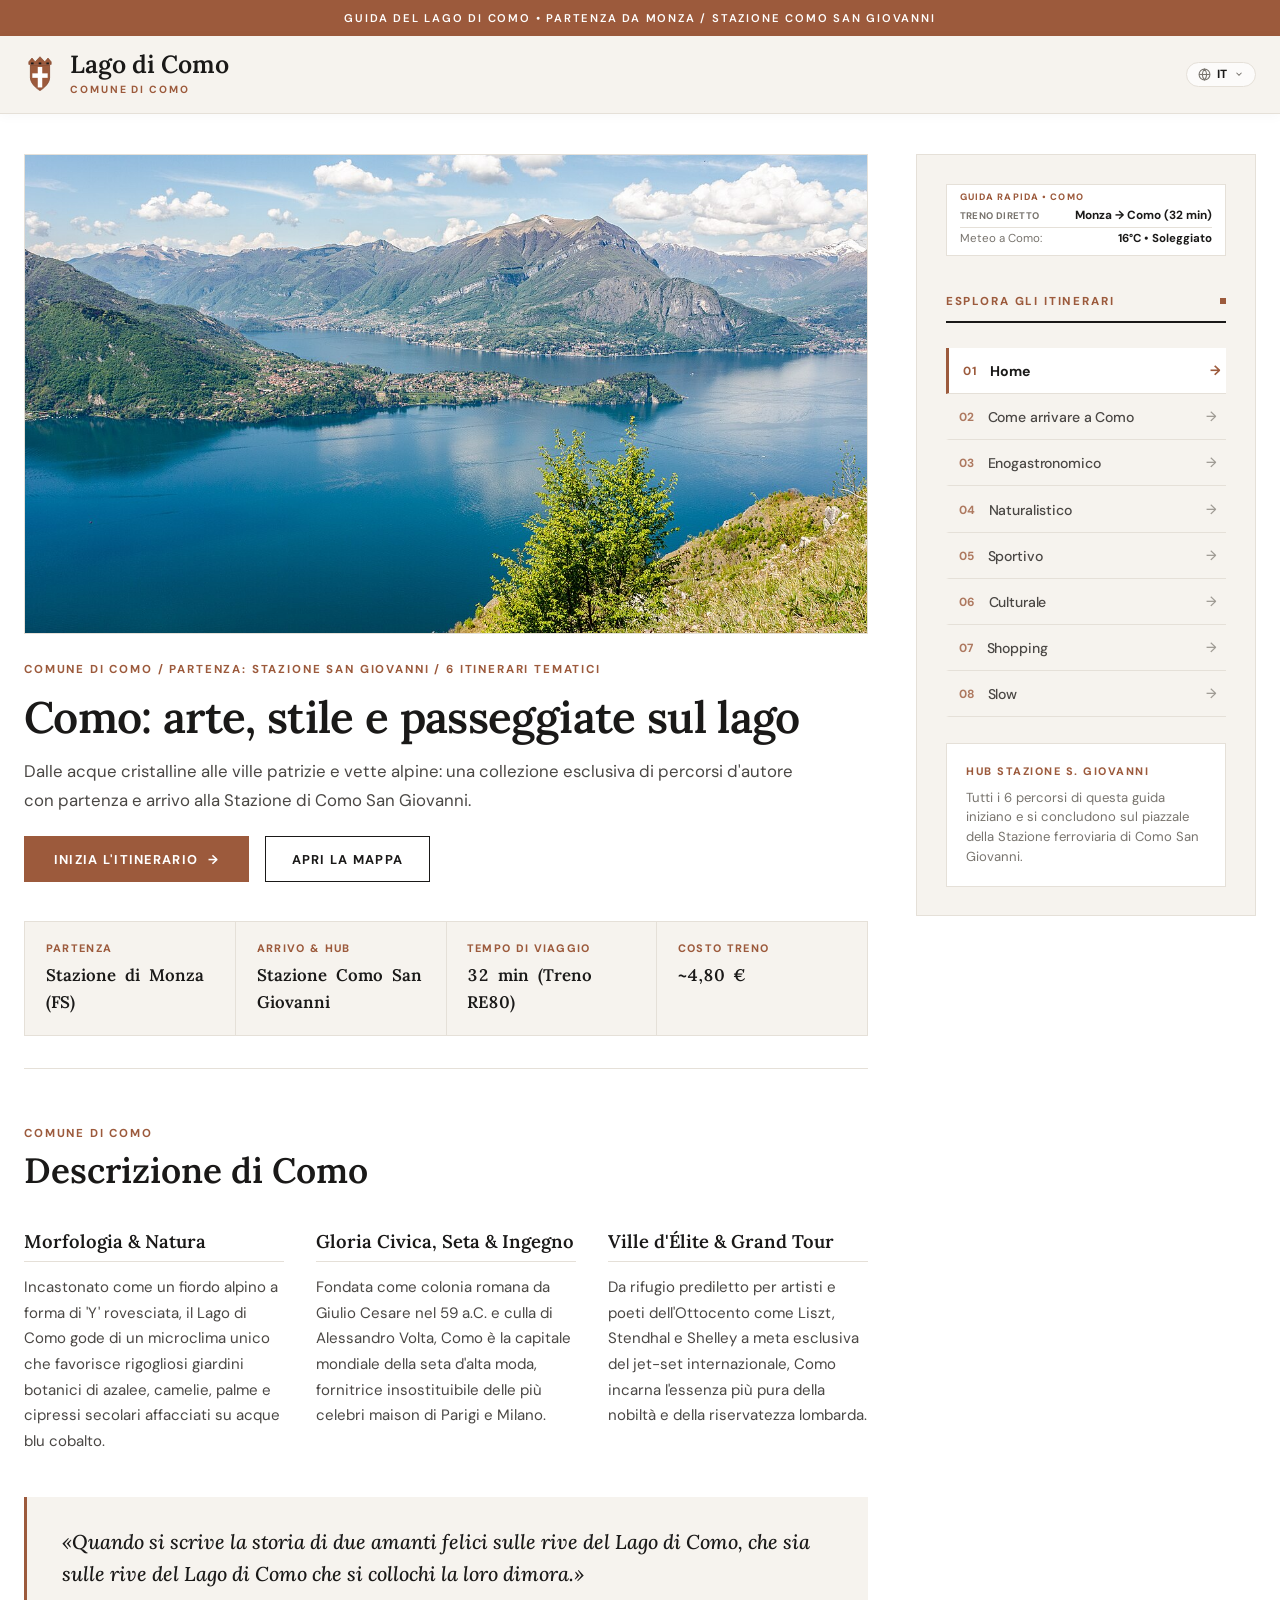
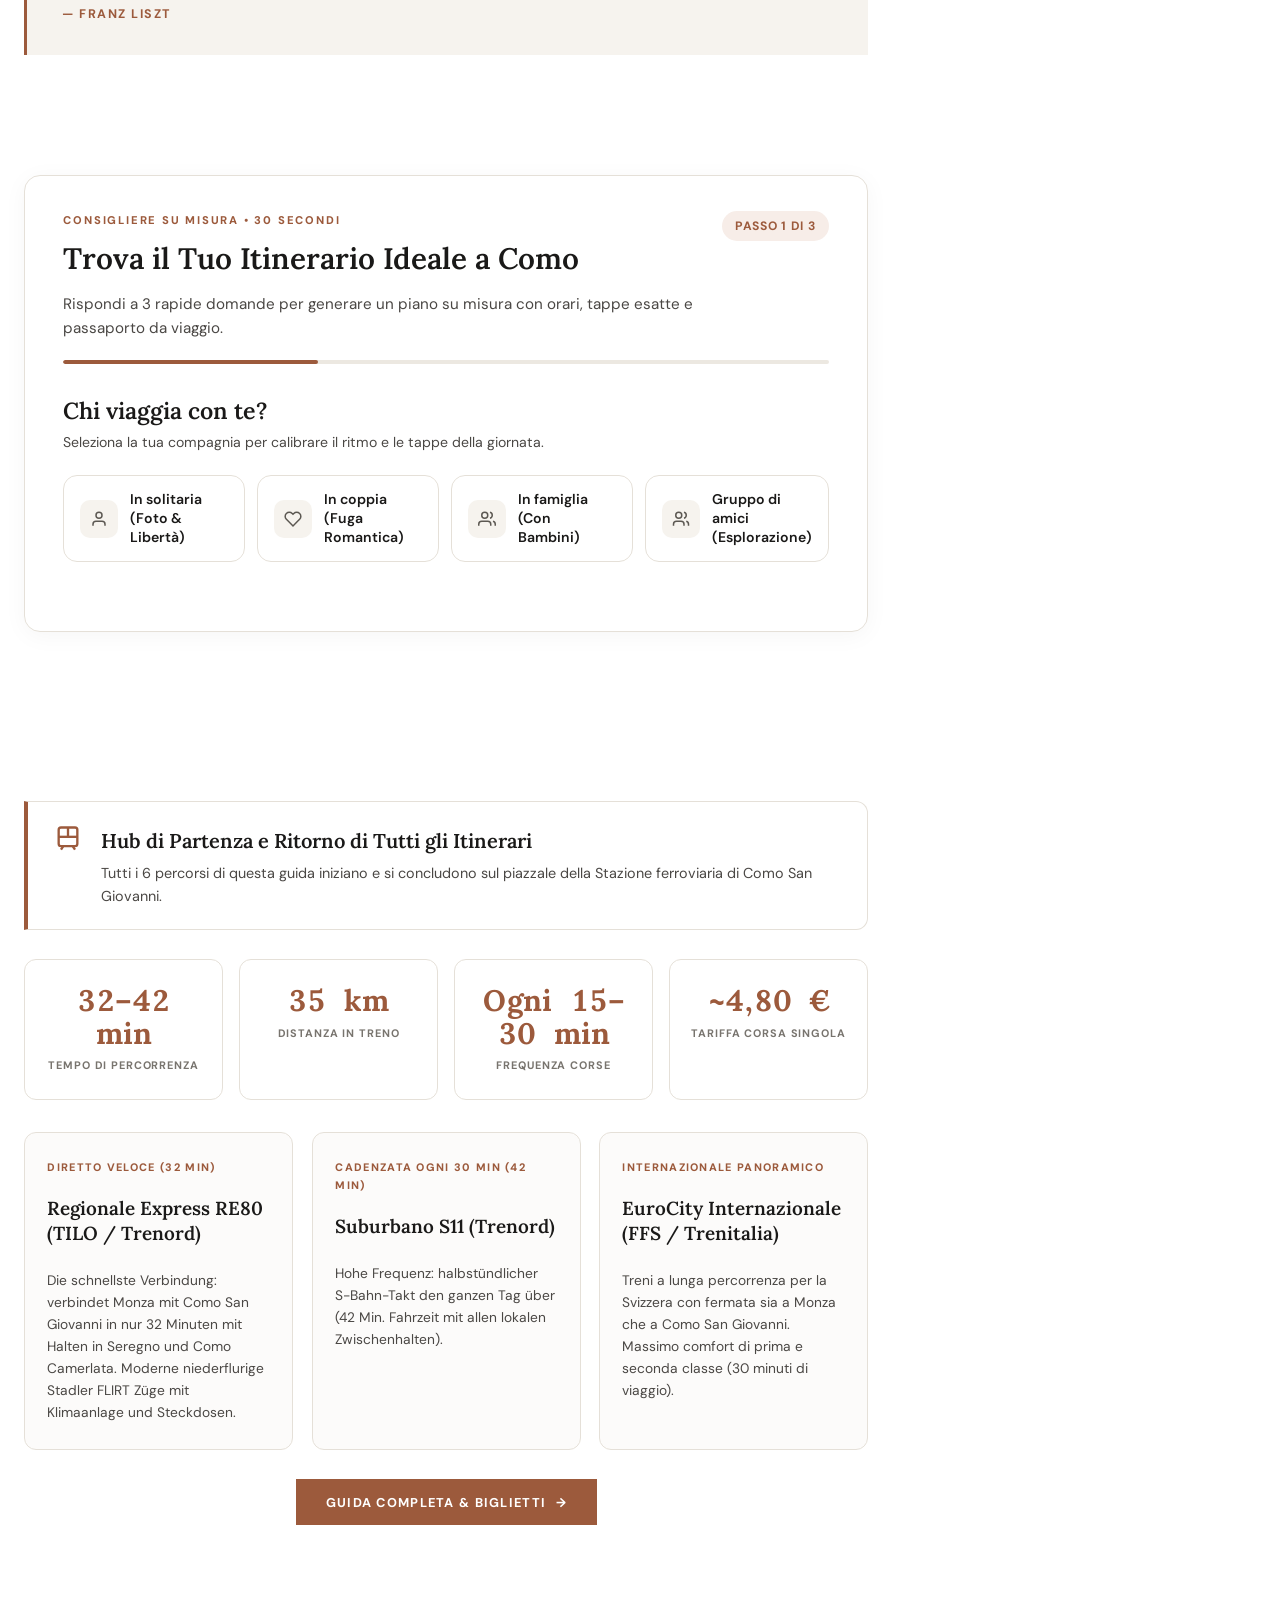
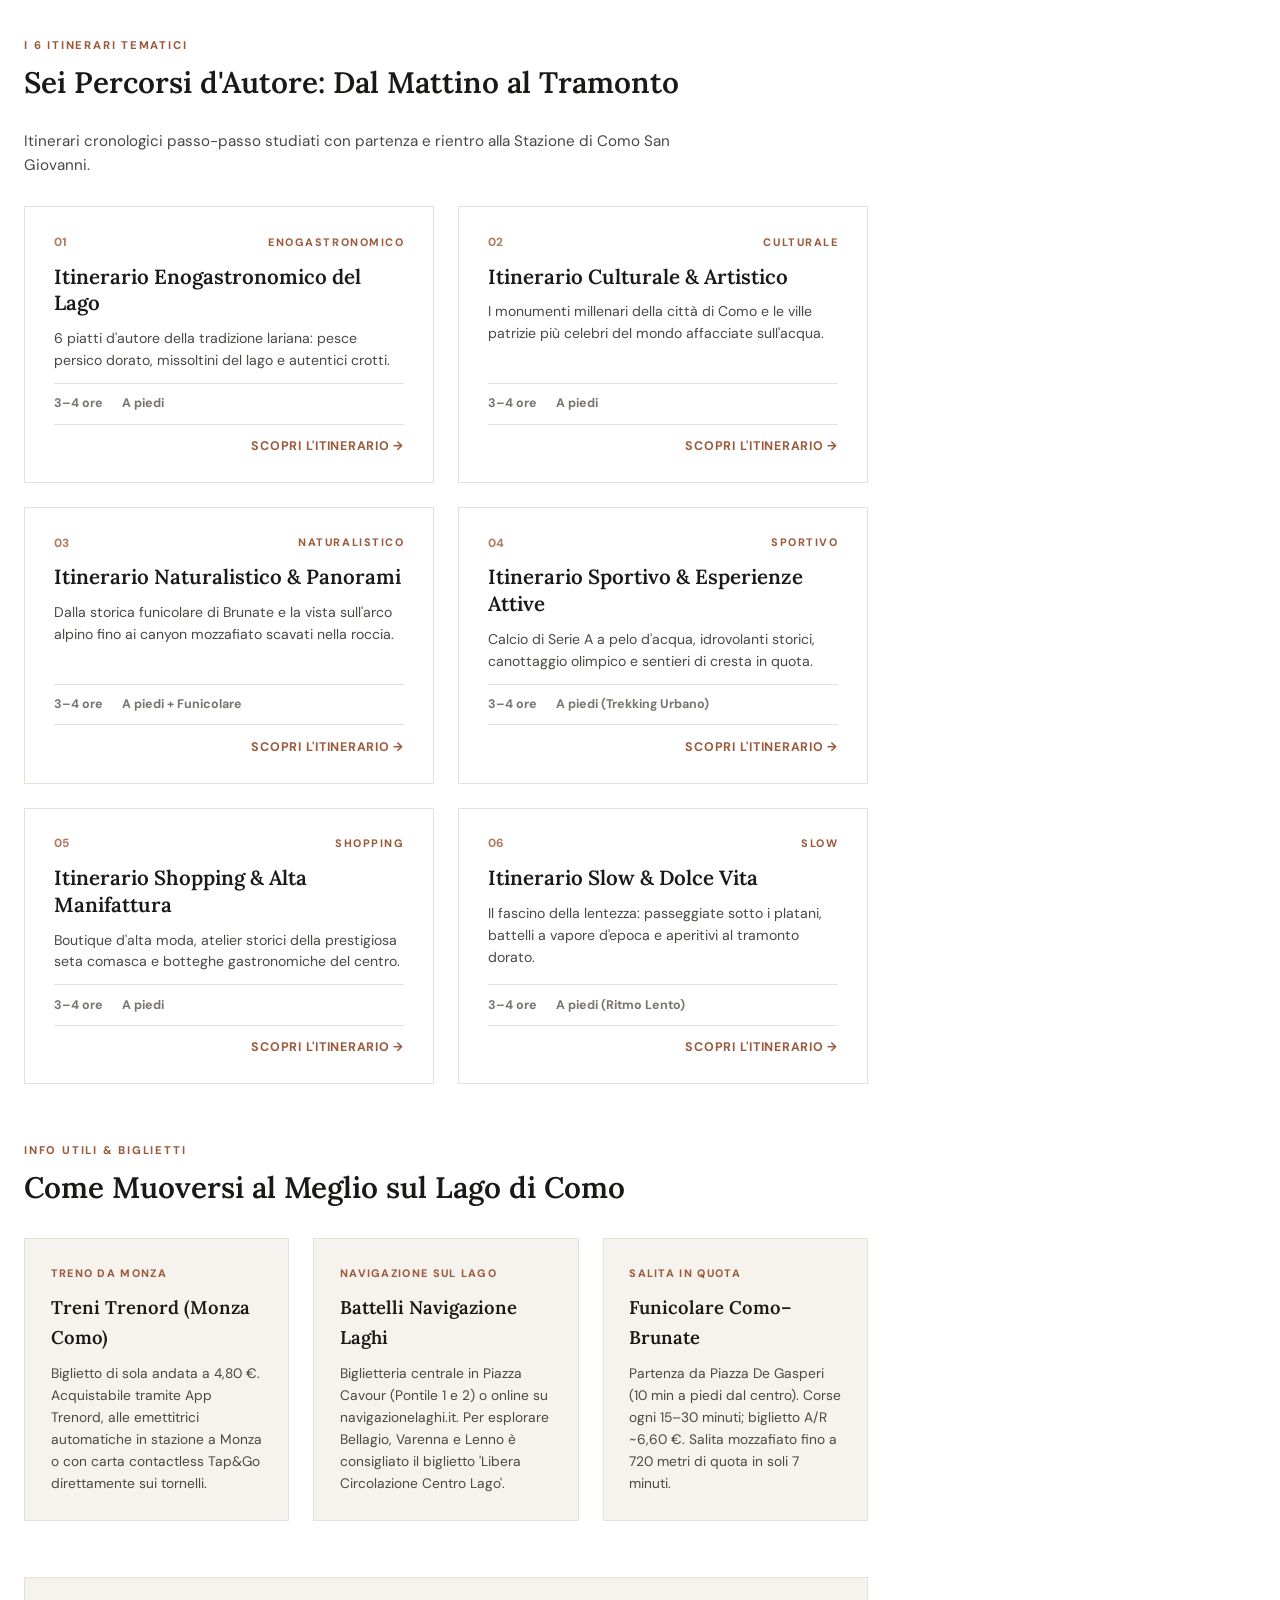
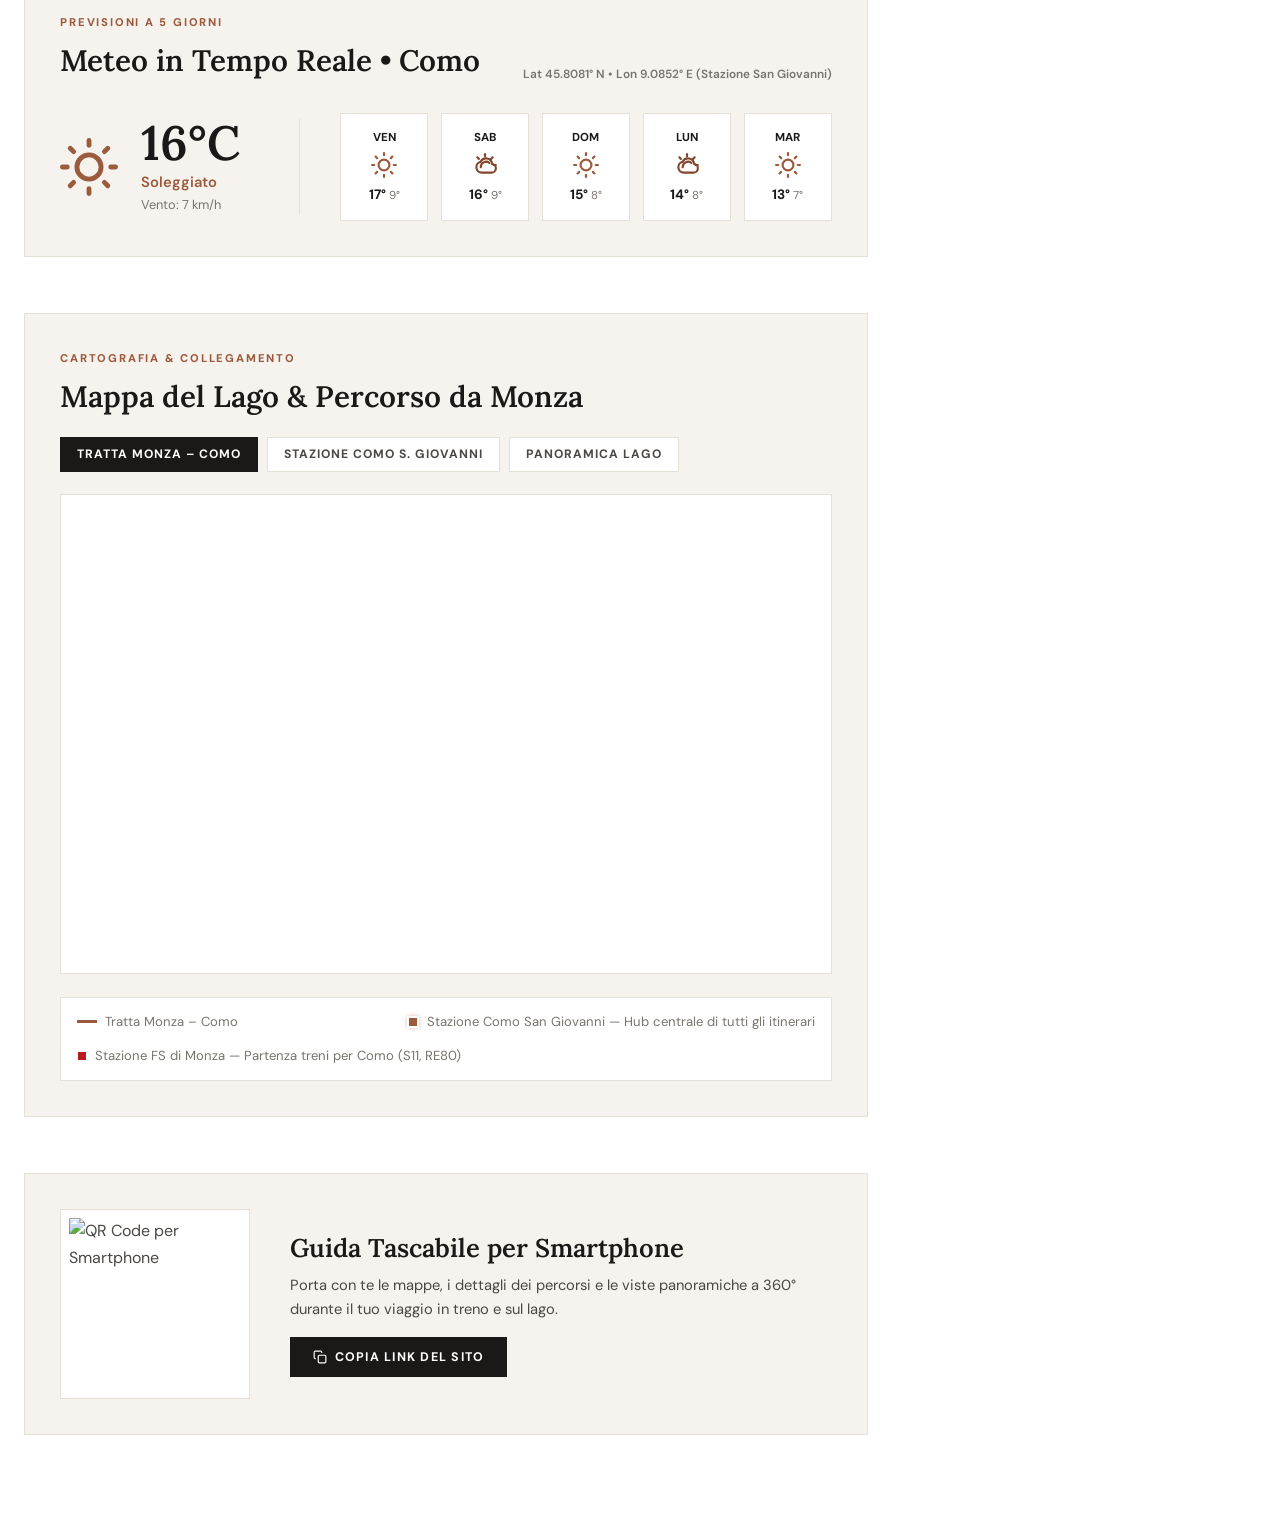
==== commit b5c6210e: "Apply user edits: align editorial headers, correct Como addresses, update train info, add Piazza Vol" ====
--- a/index.html
+++ b/index.html
@@ -193,7 +193,7 @@
 
             <div class="article-columns-grid">
               <div class="article-col-item">
-                <h3 class="article-col-subheading" data-i18n="descCol1Title">Morfologia & Natura Subtropicale</h3>
+                <h3 class="article-col-subheading" data-i18n="descCol1Title">Morfologia & Natura</h3>
                 <p class="article-col-paragraph" data-i18n="descCol1Text">
                   Incastonato come un fiordo alpino a forma di 'Y' rovesciata, il Lago di Como gode di un microclima unico che favorisce rigogliosi giardini botanici di azalee, camelie, palme e cipressi secolari affacciati su acque blu cobalto.
                 </p>
@@ -463,17 +463,17 @@
             <!-- Train Lines Editorial Grid (Image 2 - Clean Design) -->
             <div class="train-lines-editorial-grid">
               <div class="train-line-editorial-item">
-                <span class="train-kicker-editorial" data-i18n="trainLine1Kicker">LINEA RAPIDA DIRETTA</span>
+                <span class="train-kicker-editorial" data-i18n="trainLine1Kicker">DIRETTO VELOCE (32 MIN)</span>
                 <h3 class="train-heading-editorial" data-i18n="trainLine1Title">Regionale Express RE80 (TILO / Trenord)</h3>
                 <p class="train-copy-editorial" data-i18n="trainLine1Desc">
-                  La scelta più rapida: collega Monza a Como San Giovanni in soli 32 minuti, fermando unicamente a Seregno. Treni moderni a doppio piano con climatizzazione e prese di ricarica.
+                  La scelta più rapida: collega Monza a Como San Giovanni in soli 32 minuti con fermate intermedie a Seregno e Como Camerlata. Treni moderni Stadler FLIRT a pianale ribassato con climatizzazione e prese di ricarica.
                 </p>
               </div>
               <div class="train-line-editorial-item">
-                <span class="train-kicker-editorial" data-i18n="trainLine2Kicker">ALTA FREQUENZA CADENZATA</span>
+                <span class="train-kicker-editorial" data-i18n="trainLine2Kicker">CADENZATA OGNI 30 MIN (42 MIN)</span>
                 <h3 class="train-heading-editorial" data-i18n="trainLine2Title">Suburbano S11 (Trenord)</h3>
                 <p class="train-copy-editorial" data-i18n="trainLine2Desc">
-                  Il collegamento ad alta frequenza: un treno ogni 30 minuti tutto il giorno. Percorre la tratta in 42 minuti, comodo per flessibilità oraria senza necessità di prenotazione.
+                  Il collegamento suburbano ad alta frequenza: un treno ogni 30 minuti tutto il giorno. Percorre la tratta in 42 minuti servendo tutte le stazioni locali, ideale per massima flessibilità oraria.
                 </p>
               </div>
               <div class="train-line-editorial-item">
@@ -775,10 +775,10 @@
           <!-- Train Lines Editorial Grid -->
           <div class="train-lines-editorial-grid">
             <div class="train-line-editorial-item">
-              <span class="train-kicker-editorial" data-i18n="trainLine1Kicker">LINEA RAPIDA DIRETTA</span>
+              <span class="train-kicker-editorial" data-i18n="trainLine1Kicker">DIRETTO VELOCE (32 MIN)</span>
               <h3 class="train-heading-editorial" data-i18n="trainLine1Title">Regionale Express RE80 (TILO / Trenord)</h3>
               <p class="train-copy-editorial" data-i18n="trainLine1Desc">
-                La scelta più rapida: collega Monza a Como San Giovanni in soli 32 minuti, fermando unicamente a Seregno. Treni moderni a doppio piano con climatizzazione e prese di ricarica.
+                La scelta più rapida: collega Monza a Como San Giovanni in soli 32 minuti con fermate intermedie a Seregno e Como Camerlata. Treni moderni Stadler FLIRT a pianale ribassato con climatizzazione e prese di ricarica.
               </p>
               <div class="train-card-action-bar">
                 <a href="https://www.trenord.it" target="_blank" rel="noopener noreferrer" class="train-card-btn" data-i18n="buyTicketTrenord">
@@ -787,10 +787,10 @@
               </div>
             </div>
             <div class="train-line-editorial-item">
-              <span class="train-kicker-editorial" data-i18n="trainLine2Kicker">ALTA FREQUENZA CADENZATA</span>
+              <span class="train-kicker-editorial" data-i18n="trainLine2Kicker">CADENZATA OGNI 30 MIN (42 MIN)</span>
               <h3 class="train-heading-editorial" data-i18n="trainLine2Title">Suburbano S11 (Trenord)</h3>
               <p class="train-copy-editorial" data-i18n="trainLine2Desc">
-                Il collegamento ad alta frequenza: un treno ogni 30 minuti tutto il giorno. Percorre la tratta in 42 minuti, comodo per flessibilità oraria senza necessità di prenotazione.
+                Il collegamento suburbano ad alta frequenza: un treno ogni 30 minuti tutto il giorno. Percorre la tratta in 42 minuti servendo tutte le stazioni locali, ideale per massima flessibilità oraria.
               </p>
               <div class="train-card-action-bar">
                 <a href="https://www.trenord.it" target="_blank" rel="noopener noreferrer" class="train-card-btn" data-i18n="buyTicketTrenord">
@@ -1497,11 +1497,11 @@
         </div>
       </div>
       <div class="pass-physical-card brochure-card-full" id="pass-printable-sheet">
-        <!-- Institutional Official Header -->
+        <!-- Institutional Header -->
         <header class="brochure-header">
           <div class="brochure-header-left">
             <div class="brochure-crest-row">
-              <svg class="brochure-crest-svg" viewBox="0 0 24 24" width="18" height="18" fill="none" stroke="currentColor" stroke-width="2">
+              <svg class="brochure-crest-svg" viewBox="0 0 24 24" width="16" height="16" fill="none" stroke="currentColor" stroke-width="2">
                 <path d="M12 2L2 7l10 5 10-5-10-5zM2 17l10 5 10-5M2 12l10 5 10-5"></path>
               </svg>
               <span class="brochure-crest-text">COMUNE DI COMO • UFFICIO TURISMO & TERRITORIO</span>
@@ -1509,122 +1509,98 @@
             <h1 class="brochure-main-title" data-i18n="brochureTitle">Brochure del Viaggiatore • Guida di Como</h1>
             <p class="brochure-subtitle" data-i18n="brochureSubtitle">Como a Piedi: 3–4 Ore • Guida Completa alla Città & Itinerario</p>
           </div>
-          <div class="brochure-header-right">
-            <div class="brochure-meta-pill">
-              <span class="brochure-meta-lbl" data-i18n="passCardCodeLabel">CODICE</span>
-              <strong id="pass-code-val">#CO-2026-ENO</strong>
-            </div>
-            <div class="brochure-meta-pill">
-              <span class="brochure-meta-lbl" data-i18n="passDateLabel">DATA</span>
-              <strong id="pass-date-val"></strong>
-            </div>
-            <div class="brochure-meta-pill">
-              <span class="brochure-meta-lbl">HUB</span>
-              <span>Stazione S. Giovanni</span>
-            </div>
-          </div>
         </header>
 
-        <!-- SEZIONE 1: L'ITINERARIO SELEZIONATO (3-4 ORE A PIEDI) -->
-        <section class="brochure-box brochure-route-box">
-          <div class="brochure-box-kicker" data-i18n="brochureRouteKicker">L'ITINERARIO SELEZIONATO (3–4 ORE A PIEDI)</div>
-          <div class="brochure-route-headline-wrap">
-            <h2 class="brochure-route-name" id="pass-route-name">Itinerario Enogastronomico del Lago</h2>
-            <span class="brochure-badge" id="pass-route-badge">3–4 ORE • A PIEDI</span>
-          </div>
-          <p class="brochure-route-summary" id="pass-route-desc"></p>
-
-          <div class="brochure-metrics-bar">
-            <div class="brochure-metric-item">
-              <span class="brochure-metric-num">3–4 ore</span>
-              <span class="brochure-metric-lbl" data-i18n="brochureMetricDuration">Durata a piedi</span>
-            </div>
-            <div class="brochure-metric-item">
-              <span class="brochure-metric-num">3.5–4.5 km</span>
-              <span class="brochure-metric-lbl" data-i18n="brochureMetricDistance">Distanza totale</span>
-            </div>
-            <div class="brochure-metric-item">
-              <span class="brochure-metric-num">Centro Storico</span>
-              <span class="brochure-metric-lbl" data-i18n="brochureMetricArea">Area urbana</span>
-            </div>
-            <div class="brochure-metric-item">
-              <span class="brochure-metric-num">Pianeggiante</span>
-              <span class="brochure-metric-lbl" data-i18n="brochureMetricDiff">Difficoltà</span>
-            </div>
-          </div>
-
-          <div class="brochure-timeline-block">
-            <div class="brochure-block-subtitle" data-i18n="brochureChecklistSubtitle">Cronologia delle Tappe & Checklist del Percorso:</div>
-            <ul class="pass-stops-list" id="pass-stops-list">
-              <!-- Dynamically populated by window.ComoPass -->
-            </ul>
-          </div>
-        </section>
-
-        <!-- SEZIONE 2: GUIDA ALLA CITTÀ DI COMO (STORIA, NATURA, SETA) -->
-        <section class="brochure-box brochure-city-box">
-          <div class="brochure-box-kicker" data-i18n="brochureCityKicker">GUIDA ALLA CITTÀ DI COMO • STORIA & TERRITORIO</div>
-          
-          <div class="brochure-city-grid">
-            <div class="brochure-city-card">
-              <div class="brochure-card-num">01</div>
-              <h4 class="brochure-card-title" data-i18n="brochureCityCol1Title">Storia Millenaria & Novum Comum</h4>
-              <p class="brochure-card-text" data-i18n="brochureCityCol1Text">
-                Fondata da Giulio Cesare nel 59 a.C. con una rigorosa pianta a scacchiera, Como conserva le possenti mura del Barbarossa (1192) e Porta Torre alta 40 metri. Ha dato i natali a Plinio il Vecchio, Plinio il Giovane e Alessandro Volta, inventore della pila elettrica nel 1799.
-              </p>
-            </div>
-
-            <div class="brochure-city-card">
-              <div class="brochure-card-num">02</div>
-              <h4 class="brochure-card-title" data-i18n="brochureCityCol2Title">Il Lago, Natura & Clima Dolce</h4>
-              <p class="brochure-card-text" data-i18n="brochureCityCol2Text">
-                Incastonata in uno dei fiordi alpini più profondi d'Europa (410 m), la città gode di un microclima eccezionale dove fioriscono magnolie, ulivi e camelie. Dalla riva, la storica funicolare del 1894 sale al borgo di Brunate per ammirare il leggendario Balcone delle Alpi.
-              </p>
-            </div>
-
-            <div class="brochure-city-card">
-              <div class="brochure-card-num">03</div>
-              <h4 class="brochure-card-title" data-i18n="brochureCityCol3Title">Capitale Mondiale della Seta</h4>
-              <p class="brochure-card-text" data-i18n="brochureCityCol3Text">
-                Dal Rinascimento eccellenza tessile assoluta del pianeta. I laboratori e le manifatture di Como producono ancora oggi i tessuti più preziosi e i foulard orlati a mano per l'alta moda internazionale di Milano, Parigi e Londra.
-              </p>
-            </div>
-          </div>
-
-          <div class="brochure-quote-banner">
-            <blockquote class="brochure-quote-text" data-i18n="brochureQuoteText">
-              «Quando si scrive la storia di due amanti, bisognerebbe ambientarla sulle rive del Lago di Como...»
-            </blockquote>
-            <cite class="brochure-quote-author">— Franz Liszt, Lettere di un viaggiatore (1837)</cite>
-          </div>
-        </section>
-
-        <!-- SEZIONE 3: TRENO DA MONZA & COMPAGNO DIGITALE QR -->
-        <section class="brochure-box brochure-transit-box">
-          <div class="brochure-transit-grid">
-            <div class="brochure-transit-col">
-              <div class="brochure-box-kicker" data-i18n="brochureTransitKicker">COLLEGAMENTO TRENO DA MONZA FS</div>
-              <ul class="brochure-tips-list">
-                <li data-i18n="brochureTrainTip1"><strong>Treno Diretto RE80:</strong> Monza FS ↔ Como San Giovanni in soli 32 minuti senza cambi (frequenza ogni 30/60 min).</li>
-                <li data-i18n="brochureTrainTip2"><strong>Linea S11 Suburbana:</strong> Monza FS ↔ Como San Giovanni in 42 minuti, partenza frequente da binario 2 o 3.</li>
-                <li data-i18n="brochureTrainTip3"><strong>Tariffa:</strong> Biglietto Trenord corsa singola ~4,80 € (o Pass Giornaliero IVOL a 17,50 € tutto compreso).</li>
-                <li data-i18n="brochureTrainTip4"><strong>Accesso dal Treno:</strong> Piazzale San Gottardo dista appena 5–8 minuti a piedi dal Duomo e dal Lungolago.</li>
-              </ul>
-            </div>
-
-            <div class="brochure-qr-col">
-              <div class="brochure-qr-card">
-                <div class="brochure-qr-img-frame">
-                  <img id="pass-qr-img" src="" alt="Google Maps QR" class="pass-qr-code">
-                </div>
-                <div class="brochure-qr-info">
-                  <strong class="brochure-qr-title" data-i18n="passQrTitle">Mappa GPS su Smartphone</strong>
-                  <p class="brochure-qr-desc" data-i18n="passQrCaption">Scansiona con la fotocamera per aprire il percorso a piedi con tutte le tappe su Google Maps.</p>
-                </div>
-              </div>
-            </div>
-          </div>
-        </section>
+        <!-- 2-COLUMN UNIFIED 1-PAGE CONTENT -->
+        <div class="brochure-1page-grid">
+          <!-- LEFT COLUMN: ROUTE & TIMELINE CHECKLIST -->
+          <div class="brochure-col-left">
+            <section class="brochure-box brochure-route-box">
+              <div class="brochure-box-kicker" data-i18n="brochureRouteKicker">L'ITINERARIO SELEZIONATO (3–4 ORE A PIEDI)</div>
+              <div class="brochure-route-headline-wrap">
+                <h2 class="brochure-route-name" id="pass-route-name">Itinerario Enogastronomico del Lago</h2>
+                <span class="brochure-badge" id="pass-route-badge">3–4 ORE • A PIEDI</span>
+              </div>
+              <p class="brochure-route-summary" id="pass-route-desc"></p>
+
+              <div class="brochure-metrics-bar">
+                <div class="brochure-metric-item">
+                  <span class="brochure-metric-num">3–4 ore</span>
+                  <span class="brochure-metric-lbl" data-i18n="brochureMetricDuration">Durata a piedi</span>
+                </div>
+                <div class="brochure-metric-item">
+                  <span class="brochure-metric-num">3.5–4.5 km</span>
+                  <span class="brochure-metric-lbl" data-i18n="brochureMetricDistance">Distanza totale</span>
+                </div>
+                <div class="brochure-metric-item">
+                  <span class="brochure-metric-num">Centro Storico</span>
+                  <span class="brochure-metric-lbl" data-i18n="brochureMetricArea">Area urbana</span>
+                </div>
+                <div class="brochure-metric-item">
+                  <span class="brochure-metric-num">Pianeggiante</span>
+                  <span class="brochure-metric-lbl" data-i18n="brochureMetricDiff">Difficoltà</span>
+                </div>
+              </div>
+
+              <div class="brochure-timeline-block">
+                <div class="brochure-block-subtitle" data-i18n="brochureChecklistSubtitle">Cronologia delle Tappe & Checklist del Percorso:</div>
+                <ul class="pass-stops-list" id="pass-stops-list">
+                  <!-- Dynamically populated by window.ComoPass -->
+                </ul>
+              </div>
+            </section>
+          </div>
+
+          <!-- RIGHT COLUMN: CITY GUIDE + TRANSIT & QR -->
+          <div class="brochure-col-right">
+            <!-- City Guide Box -->
+            <section class="brochure-box brochure-city-box">
+              <div class="brochure-box-kicker" data-i18n="brochureCityKicker">GUIDA ALLA CITTÀ DI COMO • STORIA & TERRITORIO</div>
+              <div class="brochure-city-grid">
+                <div class="brochure-city-card">
+                  <h4 class="brochure-card-title"><strong class="brochure-num-badge">01</strong> <span data-i18n="brochureCityCol1Title">Storia Millenaria & Novum Comum</span></h4>
+                  <p class="brochure-card-text" data-i18n="brochureCityCol1Text">Fondata da Cesare nel 59 a.C. con pianta ortogonale, mura del Barbarossa (1192) e Porta Torre (40m). Patria di Plinio e Volta (pila elettrica 1799).</p>
+                </div>
+                <div class="brochure-city-card">
+                  <h4 class="brochure-card-title"><strong class="brochure-num-badge">02</strong> <span data-i18n="brochureCityCol2Title">Il Lago, Natura & Clima Dolce</span></h4>
+                  <p class="brochure-card-text" data-i18n="brochureCityCol2Text">Tra i fiordi alpini più profondi d'Europa (410m), microclima mite con camelie e ulivi. Dal 1894 la funicolare sale a Brunate per il Balcone delle Alpi.</p>
+                </div>
+                <div class="brochure-city-card">
+                  <h4 class="brochure-card-title"><strong class="brochure-num-badge">03</strong> <span data-i18n="brochureCityCol3Title">Capitale Mondiale della Seta</span></h4>
+                  <p class="brochure-card-text" data-i18n="brochureCityCol3Text">Eccellenza serica dal Rinascimento: laboratori che creano foulard e filati pregiati per l'alta moda internazionale di Milano, Parigi e Londra.</p>
+                </div>
+              </div>
+
+              <div class="brochure-quote-banner">
+                <blockquote class="brochure-quote-text" data-i18n="brochureQuoteText">«Quando si scrive la storia di due amanti, bisognerebbe ambientarla sulle rive del Lago di Como...»</blockquote>
+                <cite class="brochure-quote-author">— Franz Liszt (1837)</cite>
+              </div>
+            </section>
+
+            <!-- Transit & QR Box -->
+            <section class="brochure-box brochure-transit-box">
+              <div class="brochure-box-kicker" data-i18n="brochureTransitKicker">COLLEGAMENTO TRENO DA MONZA FS & GPS</div>
+              <div class="brochure-transit-grid">
+                <ul class="brochure-tips-list">
+                  <li data-i18n="brochureTrainTip1"><strong>Treno Diretto RE80:</strong> Monza FS ↔ Como S.G. in soli 32 min senza cambi.</li>
+                  <li data-i18n="brochureTrainTip2"><strong>Linea S11 Suburbana:</strong> Monza FS ↔ Como S.G. in 42 min (binario 2 o 3).</li>
+                  <li data-i18n="brochureTrainTip3"><strong>Tariffa:</strong> Corsa singola Trenord ~4,80 € (o Pass IVOL a 17,50 €).</li>
+                  <li data-i18n="brochureTrainTip4"><strong>Accesso:</strong> Piazzale S. Gottardo dista appena 5–8 min a piedi da Duomo e lago.</li>
+                </ul>
+
+                <div class="brochure-qr-card">
+                  <div class="brochure-qr-img-frame">
+                    <img id="pass-qr-img" src="" alt="Google Maps QR" class="pass-qr-code">
+                  </div>
+                  <div class="brochure-qr-info">
+                    <strong class="brochure-qr-title" data-i18n="passQrTitle">Mappa GPS Smartphone</strong>
+                    <p class="brochure-qr-desc" data-i18n="passQrCaption">Scansiona per aprire il percorso a piedi con tutte le tappe su Google Maps.</p>
+                  </div>
+                </div>
+              </div>
+            </section>
+          </div>
+        </div>
 
         <!-- Official Footer -->
         <footer class="brochure-footer">
@@ -1635,7 +1611,7 @@
             <span>https://r6gfn.github.io/guidedtourofcomo/</span>
           </div>
         </footer>
-      </div>
+      </div></div>
     </div>
   </div>
 
--- a/style.css
+++ b/style.css
@@ -967,6 +967,9 @@
   color: var(--color-charcoal);
   border-bottom: 1px solid var(--color-border);
   padding-bottom: 0.5rem;
+  line-height: 1.35;
+  min-height: 2.1rem;
+  box-sizing: border-box;
 }
 
 .article-col-paragraph {
@@ -1406,6 +1409,9 @@
   letter-spacing: 0.12em;
   text-transform: uppercase;
   color: var(--color-terracotta);
+  display: block;
+  min-height: 1rem;
+  margin-bottom: 0.35rem;
 }
 
 .train-heading-editorial {
@@ -4418,18 +4424,18 @@
 }
 
 /* ==========================================================================
-   LUXURY EDITORIAL TRAVEL BROCHURE (OPTION A - SCREEN & PRINT)
+   LUXURY EDITORIAL TRAVEL BROCHURE (1-PAGE A4 EDITION - SCREEN & PRINT)
    ========================================================================== */
 .pocket-pass-modal-container {
-  max-width: 860px !important;
-  max-height: 92vh !important;
+  max-width: 960px !important;
+  max-height: 94vh !important;
   border-radius: 12px !important;
   overflow-y: auto !important;
   background: #faf8f5 !important;
 }
 
 .brochure-card-full {
-  padding: 2.2rem 2.6rem !important;
+  padding: 1.8rem 2.2rem !important;
   background: #ffffff !important;
   border-radius: 8px;
   box-shadow: 0 4px 20px rgba(0, 0, 0, 0.04);
@@ -4437,7 +4443,7 @@
 
 @media (max-width: 768px) {
   .brochure-card-full {
-    padding: 1.2rem 1.4rem !important;
+    padding: 1.2rem 1.2rem !important;
   }
 }
 
@@ -4445,25 +4451,26 @@
 .brochure-header {
   display: flex;
   justify-content: space-between;
-  align-items: flex-start;
-  padding-bottom: 1.4rem;
+  align-items: center;
+  padding-bottom: 0.8rem;
   border-bottom: 2px solid var(--color-charcoal, #1a1918);
-  margin-bottom: 1.8rem;
-  gap: 1.5rem;
+  margin-bottom: 1.2rem;
+  gap: 1.2rem;
 }
 
 @media (max-width: 680px) {
   .brochure-header {
     flex-direction: column;
-    gap: 1rem;
+    align-items: flex-start;
+    gap: 0.8rem;
   }
 }
 
 .brochure-crest-row {
   display: flex;
   align-items: center;
-  gap: 8px;
-  margin-bottom: 0.4rem;
+  gap: 7px;
+  margin-bottom: 0.25rem;
 }
 
 .brochure-crest-svg {
@@ -4471,7 +4478,7 @@
 }
 
 .brochure-crest-text {
-  font-size: 0.72rem;
+  font-size: 0.68rem;
   font-weight: 800;
   letter-spacing: 0.12em;
   color: var(--color-terracotta, #9c5a3c);
@@ -4480,69 +4487,87 @@
 
 .brochure-main-title {
   font-family: var(--font-serif, Lora, serif);
-  font-size: 1.5rem;
+  font-size: 1.35rem;
   font-weight: 700;
   color: var(--color-charcoal, #1a1918);
-  line-height: 1.25;
-  margin: 0.2rem 0;
+  line-height: 1.2;
+  margin: 0.1rem 0;
 }
 
 .brochure-subtitle {
-  font-size: 0.88rem;
+  font-size: 0.82rem;
   color: var(--color-text-muted, #78746e);
   margin: 0;
 }
 
 .brochure-header-right {
   display: flex;
-  flex-direction: column;
   gap: 6px;
-  align-items: flex-end;
+  align-items: center;
   flex-shrink: 0;
-}
-
-@media (max-width: 680px) {
-  .brochure-header-right {
-    flex-direction: row;
-    flex-wrap: wrap;
-    align-items: flex-start;
-  }
+  flex-wrap: wrap;
 }
 
 .brochure-meta-pill {
   display: inline-flex;
   align-items: center;
-  gap: 8px;
-  padding: 4px 10px;
+  gap: 6px;
+  padding: 4px 8px;
   background: var(--color-cream-bg, #f6f3ee);
   border: 1px solid var(--color-border, #e5e0d8);
   border-radius: 4px;
-  font-size: 0.75rem;
+  font-size: 0.72rem;
 }
 
 .brochure-meta-lbl {
-  font-size: 0.65rem;
+  font-size: 0.62rem;
   font-weight: 700;
   letter-spacing: 0.08em;
   color: var(--color-text-muted, #78746e);
+}
+
+/* 2-Column Unified Layout */
+.brochure-1page-grid {
+  display: grid;
+  grid-template-columns: 1.35fr 1fr;
+  gap: 14px;
+  align-items: start;
+}
+
+@media (max-width: 820px) {
+  .brochure-1page-grid {
+    grid-template-columns: 1fr;
+    gap: 14px;
+  }
+}
+
+.brochure-col-left {
+  display: flex;
+  flex-direction: column;
+  gap: 10px;
+}
+
+.brochure-col-right {
+  display: flex;
+  flex-direction: column;
+  gap: 10px;
 }
 
 /* Sections */
 .brochure-box {
   background: #ffffff;
   border: 1px solid var(--color-border, #e5e0d8);
-  border-radius: 8px;
-  padding: 1.6rem;
-  margin-bottom: 1.8rem;
+  border-radius: 6px;
+  padding: 1rem 1.15rem;
 }
 
 .brochure-box-kicker {
-  font-size: 0.72rem;
+  font-size: 0.68rem;
   font-weight: 800;
   letter-spacing: 0.12em;
   color: var(--color-terracotta, #9c5a3c);
   text-transform: uppercase;
-  margin-bottom: 0.8rem;
+  margin-bottom: 0.4rem;
 }
 
 .brochure-route-headline-wrap {
@@ -4550,84 +4575,79 @@
   align-items: center;
   justify-content: space-between;
   flex-wrap: wrap;
-  gap: 10px;
-  margin-bottom: 0.6rem;
+  gap: 8px;
+  margin-bottom: 0.4rem;
 }
 
 .brochure-route-name {
   font-family: var(--font-serif, Lora, serif);
-  font-size: 1.35rem;
+  font-size: 1.2rem;
   font-weight: 700;
   color: var(--color-charcoal, #1a1918);
   margin: 0;
+  line-height: 1.25;
 }
 
 .brochure-badge {
   display: inline-block;
-  padding: 4px 12px;
+  padding: 3px 10px;
   background: #fbf3ee;
   color: var(--color-terracotta, #9c5a3c);
-  font-size: 0.72rem;
+  font-size: 0.68rem;
   font-weight: 700;
   letter-spacing: 0.08em;
-  border-radius: 20px;
+  border-radius: 14px;
   border: 1px solid rgba(156, 90, 60, 0.25);
+  white-space: nowrap;
 }
 
 .brochure-route-summary {
-  font-size: 0.92rem;
+  font-size: 0.82rem;
   color: #4a4642;
-  line-height: 1.5;
-  margin: 0 0 1.2rem 0;
+  line-height: 1.4;
+  margin: 0 0 0.8rem 0;
 }
 
 /* Metrics 4-strip */
 .brochure-metrics-bar {
   display: grid;
   grid-template-columns: repeat(4, 1fr);
-  gap: 12px;
-  padding: 12px 16px;
+  gap: 8px;
+  padding: 8px 10px;
   background: var(--color-cream-soft, #fcfbfa);
   border: 1px solid var(--color-border, #e5e0d8);
   border-radius: 6px;
-  margin-bottom: 1.4rem;
+  margin-bottom: 0.8rem;
   text-align: center;
-}
-
-@media (max-width: 640px) {
-  .brochure-metrics-bar {
-    grid-template-columns: repeat(2, 1fr);
-    gap: 8px;
-  }
 }
 
 .brochure-metric-num {
   display: block;
   font-family: var(--font-serif, Lora, serif);
-  font-size: 1.05rem;
+  font-size: 0.96rem;
   font-weight: 700;
   color: var(--color-charcoal, #1a1918);
 }
 
 .brochure-metric-lbl {
   display: block;
-  font-size: 0.68rem;
+  font-size: 0.62rem;
   color: var(--color-text-muted, #78746e);
   text-transform: uppercase;
   letter-spacing: 0.05em;
-  margin-top: 2px;
+  margin-top: 1px;
 }
 
 /* Stops Checklist */
 .brochure-timeline-block {
-  margin-top: 1rem;
+  margin-top: 0.4rem;
 }
 
 .brochure-block-subtitle {
-  font-size: 0.8rem;
+  font-size: 0.76rem;
   font-weight: 700;
   color: var(--color-charcoal, #1a1918);
-  margin-bottom: 0.8rem;
+  margin-bottom: 0.6rem;
   letter-spacing: 0.02em;
 }
 
@@ -4637,17 +4657,17 @@
   margin: 0;
   display: flex;
   flex-direction: column;
+  gap: 7px;
+}
+
+.pass-stop-li {
+  display: flex;
+  align-items: flex-start;
   gap: 10px;
-}
-
-.pass-stop-li {
-  display: flex;
-  align-items: flex-start;
-  gap: 12px;
-  padding: 10px 14px;
+  padding: 7px 10px;
   background: #ffffff;
   border: 1px solid #ebe5dc;
-  border-radius: 6px;
+  border-radius: 5px;
   cursor: pointer;
   transition: all 0.2s ease;
 }
@@ -4658,10 +4678,10 @@
 }
 
 .pass-stop-checkbox {
-  width: 18px;
-  height: 18px;
+  width: 16px;
+  height: 16px;
   border: 2px solid var(--color-terracotta, #9c5a3c);
-  border-radius: 4px;
+  border-radius: 3px;
   margin-top: 2px;
   flex-shrink: 0;
   display: flex;
@@ -4678,7 +4698,7 @@
 .pass-stop-li.is-checked .pass-stop-checkbox::after {
   content: '✓';
   color: #ffffff;
-  font-size: 12px;
+  font-size: 11px;
   font-weight: 800;
 }
 
@@ -4694,102 +4714,95 @@
 .pass-stop-header {
   display: flex;
   align-items: center;
-  gap: 10px;
+  gap: 8px;
   flex-wrap: wrap;
-  margin-bottom: 4px;
+  margin-bottom: 2px;
 }
 
 .pass-stop-time {
   display: inline-block;
-  padding: 2px 8px;
+  padding: 2px 6px;
   background: #fbf3ee;
   color: var(--color-terracotta, #9c5a3c);
-  font-size: 0.72rem;
-  font-weight: 700;
-  border-radius: 4px;
+  font-size: 0.68rem;
+  font-weight: 700;
+  border-radius: 3px;
   font-family: monospace;
 }
 
 .pass-stop-name {
   font-family: var(--font-serif, Lora, serif);
-  font-size: 0.95rem;
+  font-size: 0.88rem;
   font-weight: 700;
   color: var(--color-charcoal, #1a1918);
 }
 
 .pass-stop-desc {
-  font-size: 0.82rem;
+  font-size: 0.74rem;
   color: #5a5652;
-  line-height: 1.45;
+  line-height: 1.35;
   margin: 0;
 }
 
-/* Como City Guide 3-Card Grid */
+/* Como City Guide Cards */
 .brochure-city-grid {
-  display: grid;
-  grid-template-columns: repeat(3, 1fr);
-  gap: 16px;
-  margin-bottom: 1.4rem;
-}
-
-@media (max-width: 768px) {
-  .brochure-city-grid {
-    grid-template-columns: 1fr;
-    gap: 12px;
-  }
+  display: flex;
+  flex-direction: column;
+  gap: 7px;
+  margin-bottom: 0.8rem;
 }
 
 .brochure-city-card {
-  padding: 14px 16px;
+  padding: 8px 10px;
   background: var(--color-cream-soft, #fcfbfa);
   border: 1px solid var(--color-border, #e5e0d8);
-  border-radius: 6px;
-}
-
-.brochure-card-num {
+  border-radius: 5px;
+}
+
+.brochure-num-badge {
   font-family: var(--font-serif, Lora, serif);
-  font-size: 1.1rem;
-  font-weight: 700;
   color: #c49a45;
-  margin-bottom: 4px;
+  font-size: 0.85rem;
+  margin-right: 4px;
+  font-weight: 700;
 }
 
 .brochure-card-title {
   font-family: var(--font-serif, Lora, serif);
-  font-size: 0.96rem;
+  font-size: 0.84rem;
   font-weight: 700;
   color: var(--color-charcoal, #1a1918);
-  margin: 0 0 6px 0;
-  line-height: 1.3;
+  margin: 0 0 3px 0;
+  line-height: 1.25;
 }
 
 .brochure-card-text {
-  font-size: 0.8rem;
+  font-size: 0.72rem;
   color: #5a5652;
-  line-height: 1.5;
+  line-height: 1.35;
   margin: 0;
 }
 
 /* Liszt Quote */
 .brochure-quote-banner {
-  padding: 14px 20px;
+  padding: 8px 12px;
   background: #fbf9f5;
   border-left: 3px solid #c49a45;
-  border-radius: 0 6px 6px 0;
+  border-radius: 0 4px 4px 0;
 }
 
 .brochure-quote-text {
   font-family: var(--font-serif, Lora, serif);
   font-style: italic;
-  font-size: 0.95rem;
+  font-size: 0.8rem;
   color: var(--color-charcoal, #1a1918);
-  margin: 0 0 4px 0;
-  line-height: 1.4;
+  margin: 0 0 2px 0;
+  line-height: 1.3;
 }
 
 .brochure-quote-author {
   display: block;
-  font-size: 0.75rem;
+  font-size: 0.68rem;
   color: var(--color-text-muted, #78746e);
   font-style: normal;
 }
@@ -4797,16 +4810,9 @@
 /* Transit & QR Code Grid */
 .brochure-transit-grid {
   display: grid;
-  grid-template-columns: 1.5fr 1fr;
-  gap: 20px;
-  align-items: center;
-}
-
-@media (max-width: 680px) {
-  .brochure-transit-grid {
-    grid-template-columns: 1fr;
-    gap: 16px;
-  }
+  grid-template-columns: 1.4fr 1fr;
+  gap: 12px;
+  align-items: center;
 }
 
 .brochure-tips-list {
@@ -4815,14 +4821,14 @@
   margin: 0;
   display: flex;
   flex-direction: column;
-  gap: 8px;
+  gap: 5px;
 }
 
 .brochure-tips-list li {
-  font-size: 0.82rem;
-  line-height: 1.45;
+  font-size: 0.72rem;
+  line-height: 1.3;
   color: #4a4642;
-  padding-left: 14px;
+  padding-left: 12px;
   position: relative;
 }
 
@@ -4839,20 +4845,20 @@
   flex-direction: column;
   align-items: center;
   text-align: center;
-  padding: 14px;
+  padding: 8px;
   background: var(--color-cream-soft, #fcfbfa);
   border: 1px solid var(--color-border, #e5e0d8);
-  border-radius: 8px;
+  border-radius: 6px;
 }
 
 .brochure-qr-img-frame {
-  width: 140px;
-  height: 140px;
+  width: 90px;
+  height: 90px;
   background: #ffffff;
-  padding: 8px;
+  padding: 4px;
   border: 1px solid var(--color-border, #e5e0d8);
-  border-radius: 6px;
-  margin-bottom: 8px;
+  border-radius: 4px;
+  margin-bottom: 5px;
 }
 
 .brochure-qr-img-frame img {
@@ -4864,16 +4870,16 @@
 
 .brochure-qr-title {
   display: block;
-  font-size: 0.82rem;
+  font-size: 0.74rem;
   font-weight: 700;
   color: var(--color-charcoal, #1a1918);
-  margin-bottom: 4px;
+  margin-bottom: 2px;
 }
 
 .brochure-qr-desc {
-  font-size: 0.72rem;
+  font-size: 0.64rem;
   color: var(--color-text-muted, #78746e);
-  line-height: 1.35;
+  line-height: 1.25;
   margin: 0;
 }
 
@@ -4882,10 +4888,11 @@
   display: flex;
   justify-content: space-between;
   align-items: center;
-  padding-top: 1.2rem;
+  padding-top: 0.8rem;
   border-top: 1px solid var(--color-border, #e5e0d8);
-  font-size: 0.72rem;
+  font-size: 0.68rem;
   color: var(--color-text-muted, #78746e);
+  margin-top: 1rem;
 }
 
 @media (max-width: 600px) {
@@ -4897,90 +4904,493 @@
 }
 
 /* ==========================================================================
-   PRINT STYLES FOR CRISP A4 PDF BROCHURE EXPORT
+   OFFICIAL STRICT 1-PAGE PRINT STYLES FOR BROCHURE DEL VIAGGIATORE (A4 PDF)
    ========================================================================== */
 @media print {
   @page {
     size: A4 portrait;
-    margin: 10mm 12mm;
-  }
-
-  body * {
-    visibility: hidden;
-  }
-
-  /* Make only the brochure visible */
-  #pocket-pass-backdrop,
-  #pocket-pass-container,
-  #pass-printable-sheet,
-  #pass-printable-sheet * {
-    visibility: visible;
+    margin: 6mm 8mm;
+  }
+
+  html, body {
+    margin: 0 !important;
+    padding: 0 !important;
+    background: #ffffff !important;
+    height: 100% !important;
+    max-height: 100% !important;
+    overflow: hidden !important;
+    color: #1a1918 !important;
+    -webkit-print-color-adjust: exact !important;
+    print-color-adjust: exact !important;
+  }
+
+  /* Exclude the ENTIRE background website from the print layout tree */
+  #como-site-header,
+  .editorial-layout-shell,
+  #como-modal-backdrop,
+  .app-footer,
+  .pass-modal-nav,
+  .editorial-tab-btn,
+  .mobile-tab-bar,
+  .leaflet-control-container,
+  .floating-theme-toggle {
+    display: none !important;
+  }
+
+  body > *:not(#pocket-pass-backdrop) {
+    display: none !important;
   }
 
   #pocket-pass-backdrop {
+    display: block !important;
     position: static !important;
     inset: auto !important;
-    background: transparent !important;
+    width: 100% !important;
+    height: auto !important;
+    max-height: 100% !important;
+    margin: 0 !important;
+    padding: 0 !important;
+    background: #ffffff !important;
     backdrop-filter: none !important;
+    z-index: auto !important;
+    overflow: hidden !important;
+  }
+
+  .pocket-pass-modal-container {
     display: block !important;
+    width: 100% !important;
+    max-width: 100% !important;
+    height: auto !important;
+    max-height: 100% !important;
+    margin: 0 !important;
     padding: 0 !important;
-    z-index: auto !important;
-  }
-
-  .pass-modal-nav {
-    display: none !important;
-  }
-
-  .pocket-pass-modal-container {
-    max-width: 100% !important;
-    max-height: none !important;
-    background: transparent !important;
+    background: #ffffff !important;
     border: none !important;
     box-shadow: none !important;
-    overflow: visible !important;
+    overflow: hidden !important;
+  }
+
+  .brochure-card-full {
+    width: 100% !important;
+    max-width: 100% !important;
     margin: 0 !important;
     padding: 0 !important;
-  }
-
-  .brochure-card-full {
+    background: #ffffff !important;
+    border: none !important;
     box-shadow: none !important;
-    border: none !important;
+    overflow: hidden !important;
+    page-break-inside: avoid !important;
+    break-inside: avoid !important;
+  }
+
+  /* Institutional Header */
+  .brochure-header {
+    display: flex !important;
+    justify-content: space-between !important;
+    align-items: center !important;
+    padding-bottom: 0.35rem !important;
+    border-bottom: 2px solid #1a1918 !important;
+    margin-bottom: 0.45rem !important;
+    gap: 0.8rem !important;
+  }
+
+  .brochure-crest-row {
+    display: flex !important;
+    align-items: center !important;
+    gap: 5px !important;
+    margin-bottom: 1px !important;
+  }
+
+  .brochure-crest-svg {
+    width: 14px !important;
+    height: 14px !important;
+    color: #9c5a3c !important;
+  }
+
+  .brochure-crest-text {
+    font-size: 0.62rem !important;
+    font-weight: 800 !important;
+    letter-spacing: 0.12em !important;
+    color: #9c5a3c !important;
+    text-transform: uppercase !important;
+  }
+
+  .brochure-main-title {
+    font-family: var(--font-serif, Lora, serif) !important;
+    font-size: 1.15rem !important;
+    font-weight: 700 !important;
+    color: #1a1918 !important;
+    margin: 0.05rem 0 !important;
+    line-height: 1.15 !important;
+  }
+
+  .brochure-subtitle {
+    font-size: 0.68rem !important;
+    color: #78746e !important;
+    margin: 0 !important;
+  }
+
+  .brochure-header-right {
+    display: flex !important;
+    flex-direction: row !important;
+    gap: 5px !important;
+    align-items: center !important;
+    flex-shrink: 0 !important;
+  }
+
+  .brochure-meta-pill {
+    display: inline-flex !important;
+    align-items: center !important;
+    gap: 4px !important;
+    padding: 2px 6px !important;
+    background: #f6f3ee !important;
+    border: 1px solid #e5e0d8 !important;
+    border-radius: 4px !important;
+    font-size: 0.64rem !important;
+    -webkit-print-color-adjust: exact !important;
+    print-color-adjust: exact !important;
+  }
+
+  .brochure-meta-lbl {
+    font-size: 0.56rem !important;
+    font-weight: 700 !important;
+    color: #78746e !important;
+  }
+
+  /* 2-Column Grid Layout */
+  .brochure-1page-grid {
+    display: grid !important;
+    grid-template-columns: 1.35fr 1fr !important;
+    gap: 10px !important;
+    align-items: start !important;
+  }
+
+  .brochure-col-left {
+    display: flex !important;
+    flex-direction: column !important;
+    gap: 6px !important;
+  }
+
+  .brochure-col-right {
+    display: flex !important;
+    flex-direction: column !important;
+    gap: 6px !important;
+  }
+
+  /* Boxes */
+  .brochure-box {
+    background: #ffffff !important;
+    border: 1px solid #ebe5dc !important;
+    border-radius: 5px !important;
+    padding: 0.52rem 0.72rem !important;
+    margin-bottom: 0 !important;
+  }
+
+  .brochure-box-kicker {
+    font-size: 0.58rem !important;
+    font-weight: 800 !important;
+    letter-spacing: 0.1em !important;
+    color: #9c5a3c !important;
+    text-transform: uppercase !important;
+    margin-bottom: 0.22rem !important;
+  }
+
+  .brochure-route-headline-wrap {
+    display: flex !important;
+    align-items: center !important;
+    justify-content: space-between !important;
+    gap: 6px !important;
+    margin-bottom: 0.22rem !important;
+  }
+
+  .brochure-route-name {
+    font-family: var(--font-serif, Lora, serif) !important;
+    font-size: 1.02rem !important;
+    font-weight: 700 !important;
+    color: #1a1918 !important;
+    margin: 0 !important;
+    line-height: 1.2 !important;
+  }
+
+  .brochure-badge {
+    display: inline-block !important;
+    padding: 2px 7px !important;
+    background: #fbf3ee !important;
+    color: #9c5a3c !important;
+    font-size: 0.6rem !important;
+    font-weight: 700 !important;
+    border-radius: 10px !important;
+    border: 1px solid rgba(156, 90, 60, 0.25) !important;
+    -webkit-print-color-adjust: exact !important;
+    print-color-adjust: exact !important;
+    white-space: nowrap !important;
+  }
+
+  .brochure-route-summary {
+    font-size: 0.7rem !important;
+    color: #4a4642 !important;
+    line-height: 1.28 !important;
+    margin: 0 0 0.42rem 0 !important;
+  }
+
+  .brochure-metrics-bar {
+    display: grid !important;
+    grid-template-columns: repeat(4, 1fr) !important;
+    gap: 4px !important;
+    padding: 3px 6px !important;
+    background: #fcfbfa !important;
+    border: 1px solid #e5e0d8 !important;
+    border-radius: 4px !important;
+    margin-bottom: 0.42rem !important;
+    text-align: center !important;
+    -webkit-print-color-adjust: exact !important;
+    print-color-adjust: exact !important;
+  }
+
+  .brochure-metric-num {
+    display: block !important;
+    font-family: var(--font-serif, Lora, serif) !important;
+    font-size: 0.82rem !important;
+    font-weight: 700 !important;
+    color: #1a1918 !important;
+  }
+
+  .brochure-metric-lbl {
+    display: block !important;
+    font-size: 0.54rem !important;
+    color: #78746e !important;
+    text-transform: uppercase !important;
+    margin-top: 1px !important;
+  }
+
+  .brochure-timeline-block {
+    margin-top: 0.2rem !important;
+  }
+
+  .brochure-block-subtitle {
+    font-size: 0.66rem !important;
+    font-weight: 700 !important;
+    color: #1a1918 !important;
+    margin-bottom: 0.32rem !important;
+  }
+
+  .pass-stops-list {
+    list-style: none !important;
     padding: 0 !important;
     margin: 0 !important;
+    display: flex !important;
+    flex-direction: column !important;
+    gap: 4px !important;
+  }
+
+  .pass-stop-li {
+    display: flex !important;
+    align-items: flex-start !important;
+    gap: 6px !important;
+    padding: 4px 7px !important;
+    background: #ffffff !important;
+    border: 1px solid #ebe5dc !important;
+    border-radius: 4px !important;
+  }
+
+  .pass-stop-checkbox {
+    width: 12px !important;
+    height: 12px !important;
+    border: 1.5px solid #9c5a3c !important;
+    border-radius: 3px !important;
+    margin-top: 2px !important;
+    flex-shrink: 0 !important;
+    -webkit-print-color-adjust: exact !important;
+    print-color-adjust: exact !important;
+  }
+
+  .pass-stop-content {
+    flex: 1 !important;
+  }
+
+  .pass-stop-header {
+    display: flex !important;
+    align-items: center !important;
+    gap: 6px !important;
+    margin-bottom: 1px !important;
+  }
+
+  .pass-stop-time {
+    display: inline-block !important;
+    padding: 1px 4px !important;
+    background: #fbf3ee !important;
+    color: #9c5a3c !important;
+    font-size: 0.62rem !important;
+    font-weight: 700 !important;
+    border-radius: 2px !important;
+    font-family: monospace !important;
+    -webkit-print-color-adjust: exact !important;
+    print-color-adjust: exact !important;
+  }
+
+  .pass-stop-name {
+    font-family: var(--font-serif, Lora, serif) !important;
+    font-size: 0.76rem !important;
+    font-weight: 700 !important;
+    color: #1a1918 !important;
+  }
+
+  .pass-stop-desc {
+    font-size: 0.63rem !important;
+    color: #5a5652 !important;
+    line-height: 1.22 !important;
+    margin: 0 !important;
+  }
+
+  /* Right Column: City Guide */
+  .brochure-city-grid {
+    display: flex !important;
+    flex-direction: column !important;
+    gap: 4px !important;
+    margin-bottom: 0.38rem !important;
+  }
+
+  .brochure-city-card {
+    padding: 4px 6px !important;
+    background: #fcfbfa !important;
+    border: 1px solid #e5e0d8 !important;
+    border-radius: 4px !important;
+    -webkit-print-color-adjust: exact !important;
+    print-color-adjust: exact !important;
+  }
+
+  .brochure-num-badge {
+    font-family: var(--font-serif, Lora, serif) !important;
+    color: #c49a45 !important;
+    font-size: 0.74rem !important;
+    margin-right: 3px !important;
+    font-weight: 700 !important;
+  }
+
+  .brochure-card-title {
+    font-family: var(--font-serif, Lora, serif) !important;
+    font-size: 0.72rem !important;
+    font-weight: 700 !important;
+    color: #1a1918 !important;
+    margin: 0 0 1px 0 !important;
+    line-height: 1.2 !important;
+  }
+
+  .brochure-card-text {
+    font-size: 0.62rem !important;
+    color: #5a5652 !important;
+    line-height: 1.2 !important;
+    margin: 0 !important;
+  }
+
+  .brochure-quote-banner {
+    padding: 4px 7px !important;
+    background: #fbf9f5 !important;
+    border-left: 2.5px solid #c49a45 !important;
+    border-radius: 0 3px 3px 0 !important;
+    -webkit-print-color-adjust: exact !important;
+    print-color-adjust: exact !important;
+  }
+
+  .brochure-quote-text {
+    font-family: var(--font-serif, Lora, serif) !important;
+    font-style: italic !important;
+    font-size: 0.67rem !important;
+    color: #1a1918 !important;
+    margin: 0 0 1px 0 !important;
+    line-height: 1.2 !important;
+  }
+
+  .brochure-quote-author {
+    font-size: 0.56rem !important;
+    color: #78746e !important;
+  }
+
+  /* Transit & QR */
+  .brochure-transit-grid {
+    display: grid !important;
+    grid-template-columns: 1.35fr 1fr !important;
+    gap: 6px !important;
+    align-items: center !important;
+  }
+
+  .brochure-tips-list {
+    list-style: none !important;
+    padding: 0 !important;
+    margin: 0 !important;
+    display: flex !important;
+    flex-direction: column !important;
+    gap: 3px !important;
+  }
+
+  .brochure-tips-list li {
+    font-size: 0.61rem !important;
+    line-height: 1.18 !important;
+    color: #4a4642 !important;
+    padding-left: 9px !important;
+    position: relative !important;
+  }
+
+  .brochure-tips-list li::before {
+    content: '•' !important;
+    color: #9c5a3c !important;
+    position: absolute !important;
+    left: 0 !important;
+    font-weight: bold !important;
+  }
+
+  .brochure-qr-card {
+    display: flex !important;
+    flex-direction: column !important;
+    align-items: center !important;
+    text-align: center !important;
+    padding: 3px !important;
+    background: #fcfbfa !important;
+    border: 1px solid #e5e0d8 !important;
+    border-radius: 4px !important;
+    -webkit-print-color-adjust: exact !important;
+    print-color-adjust: exact !important;
+  }
+
+  .brochure-qr-img-frame {
+    width: 66px !important;
+    height: 66px !important;
+    background: #ffffff !important;
+    padding: 2px !important;
+    border: 1px solid #e5e0d8 !important;
+    border-radius: 3px !important;
+    margin-bottom: 2px !important;
+  }
+
+  .brochure-qr-img-frame img {
     width: 100% !important;
-  }
-
-  .brochure-box {
-    border: 1px solid #ccc !important;
-    page-break-inside: avoid;
-    margin-bottom: 1rem !important;
-    padding: 1rem !important;
-  }
-
-  .pass-stop-checkbox {
-    border: 1.5px solid #000000 !important;
-  }
-
-  .brochure-main-title {
-    font-size: 1.4rem !important;
-    color: #000000 !important;
-  }
-
-  .brochure-badge {
-    border: 1px solid #9c5a3c !important;
-    color: #9c5a3c !important;
-    -webkit-print-color-adjust: exact;
-    print-color-adjust: exact;
-  }
-
-  .pass-stop-time {
-    -webkit-print-color-adjust: exact;
-    print-color-adjust: exact;
-  }
-
-  .brochure-quote-banner {
-    border-left: 3px solid #c49a45 !important;
-    -webkit-print-color-adjust: exact;
-    print-color-adjust: exact;
-  }
-}
+    height: 100% !important;
+    object-fit: contain !important;
+    display: block !important;
+  }
+
+  .brochure-qr-title {
+    font-size: 0.61rem !important;
+    font-weight: 700 !important;
+    color: #1a1918 !important;
+    margin-bottom: 1px !important;
+  }
+
+  .brochure-qr-desc {
+    font-size: 0.54rem !important;
+    color: #78746e !important;
+    line-height: 1.12 !important;
+    margin: 0 !important;
+  }
+
+  .brochure-footer {
+    display: flex !important;
+    justify-content: space-between !important;
+    align-items: center !important;
+    padding-top: 0.3rem !important;
+    border-top: 1px solid #e5e0d8 !important;
+    font-size: 0.58rem !important;
+    color: #78746e !important;
+    margin-top: 0.35rem !important;
+  }
+}
